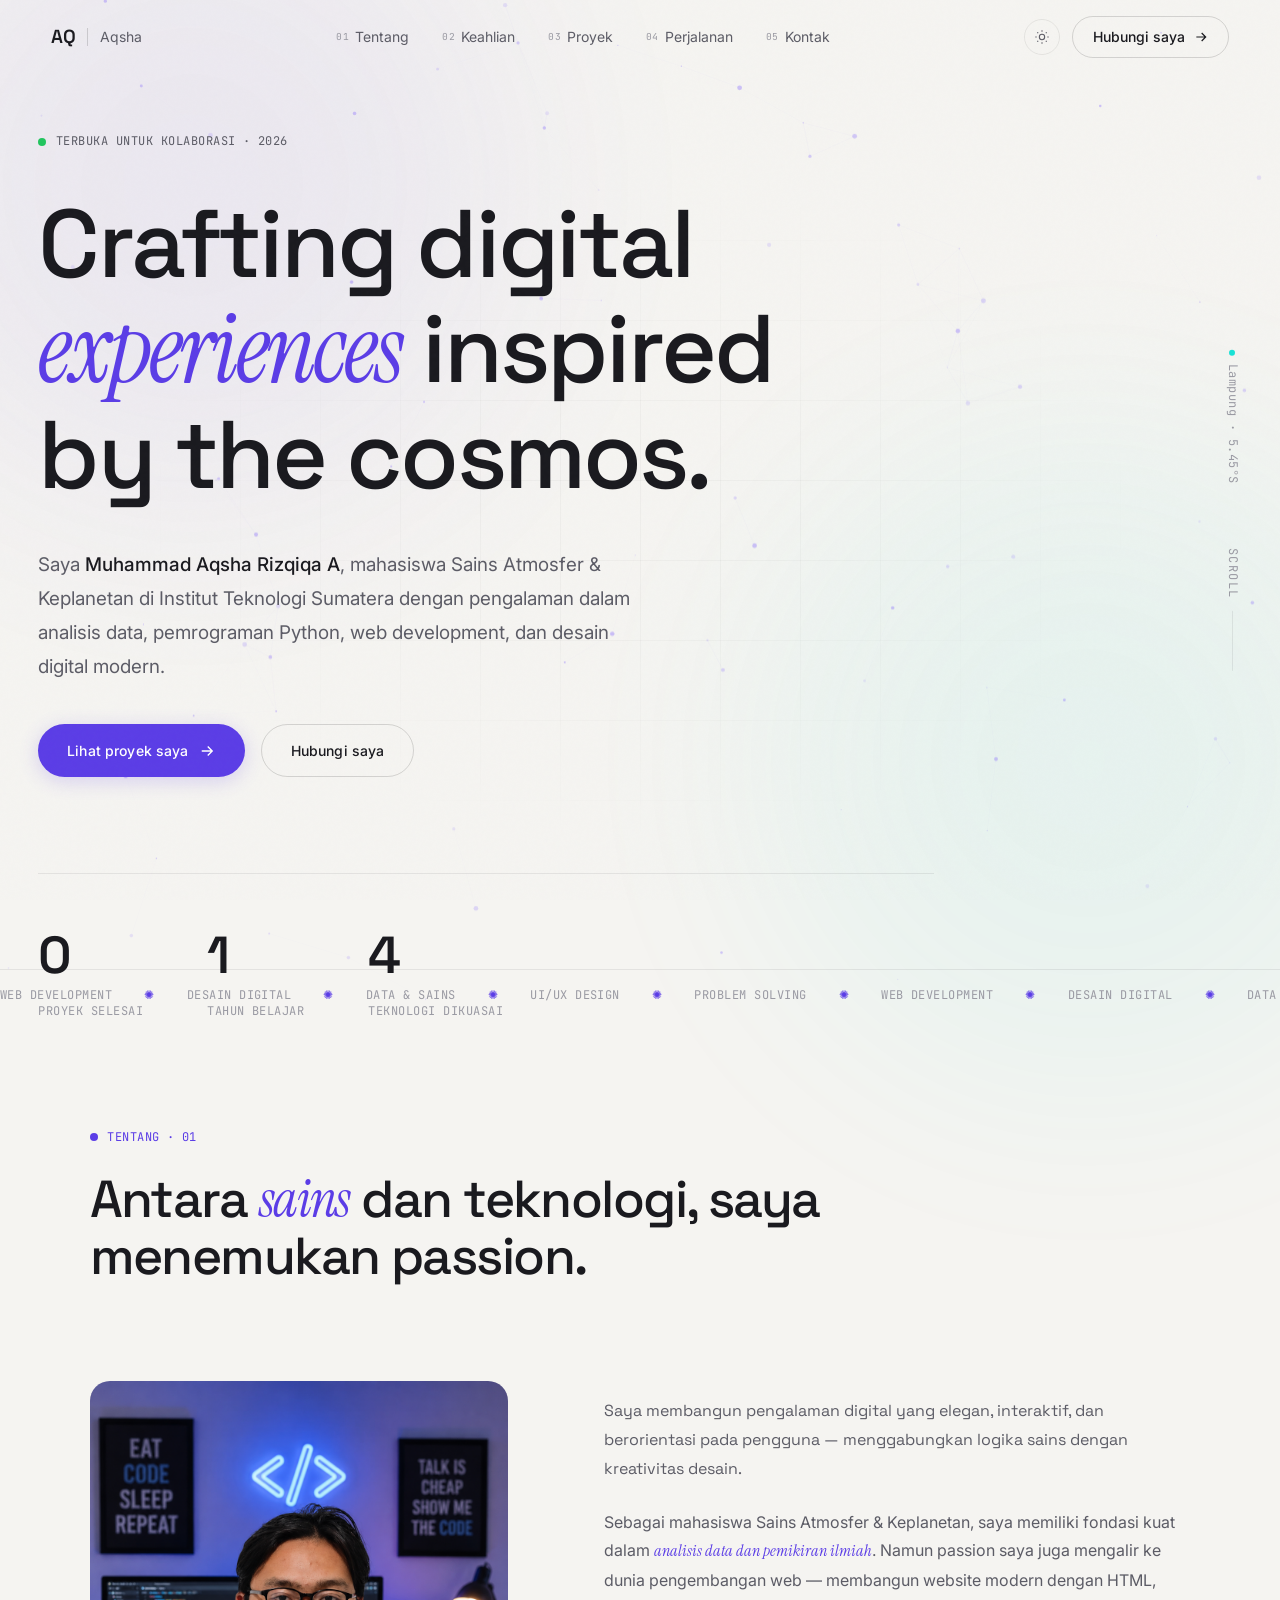
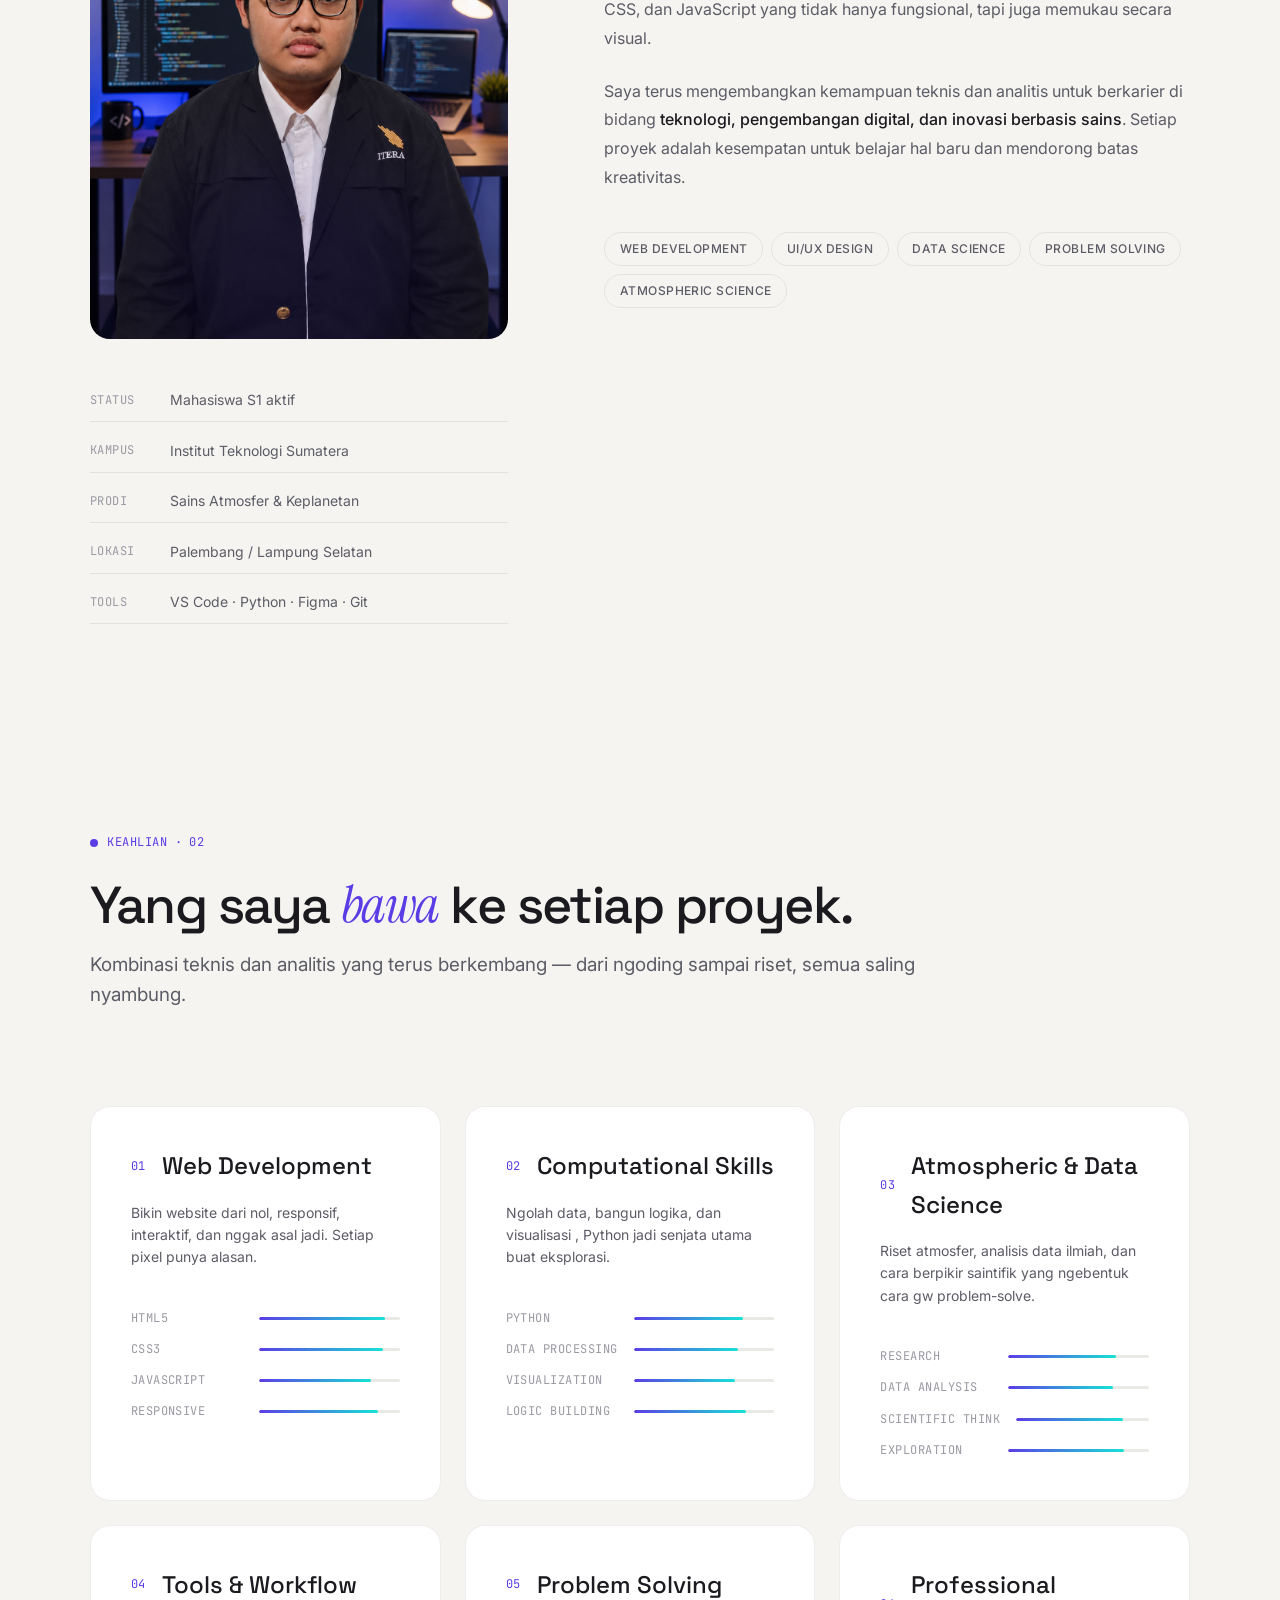
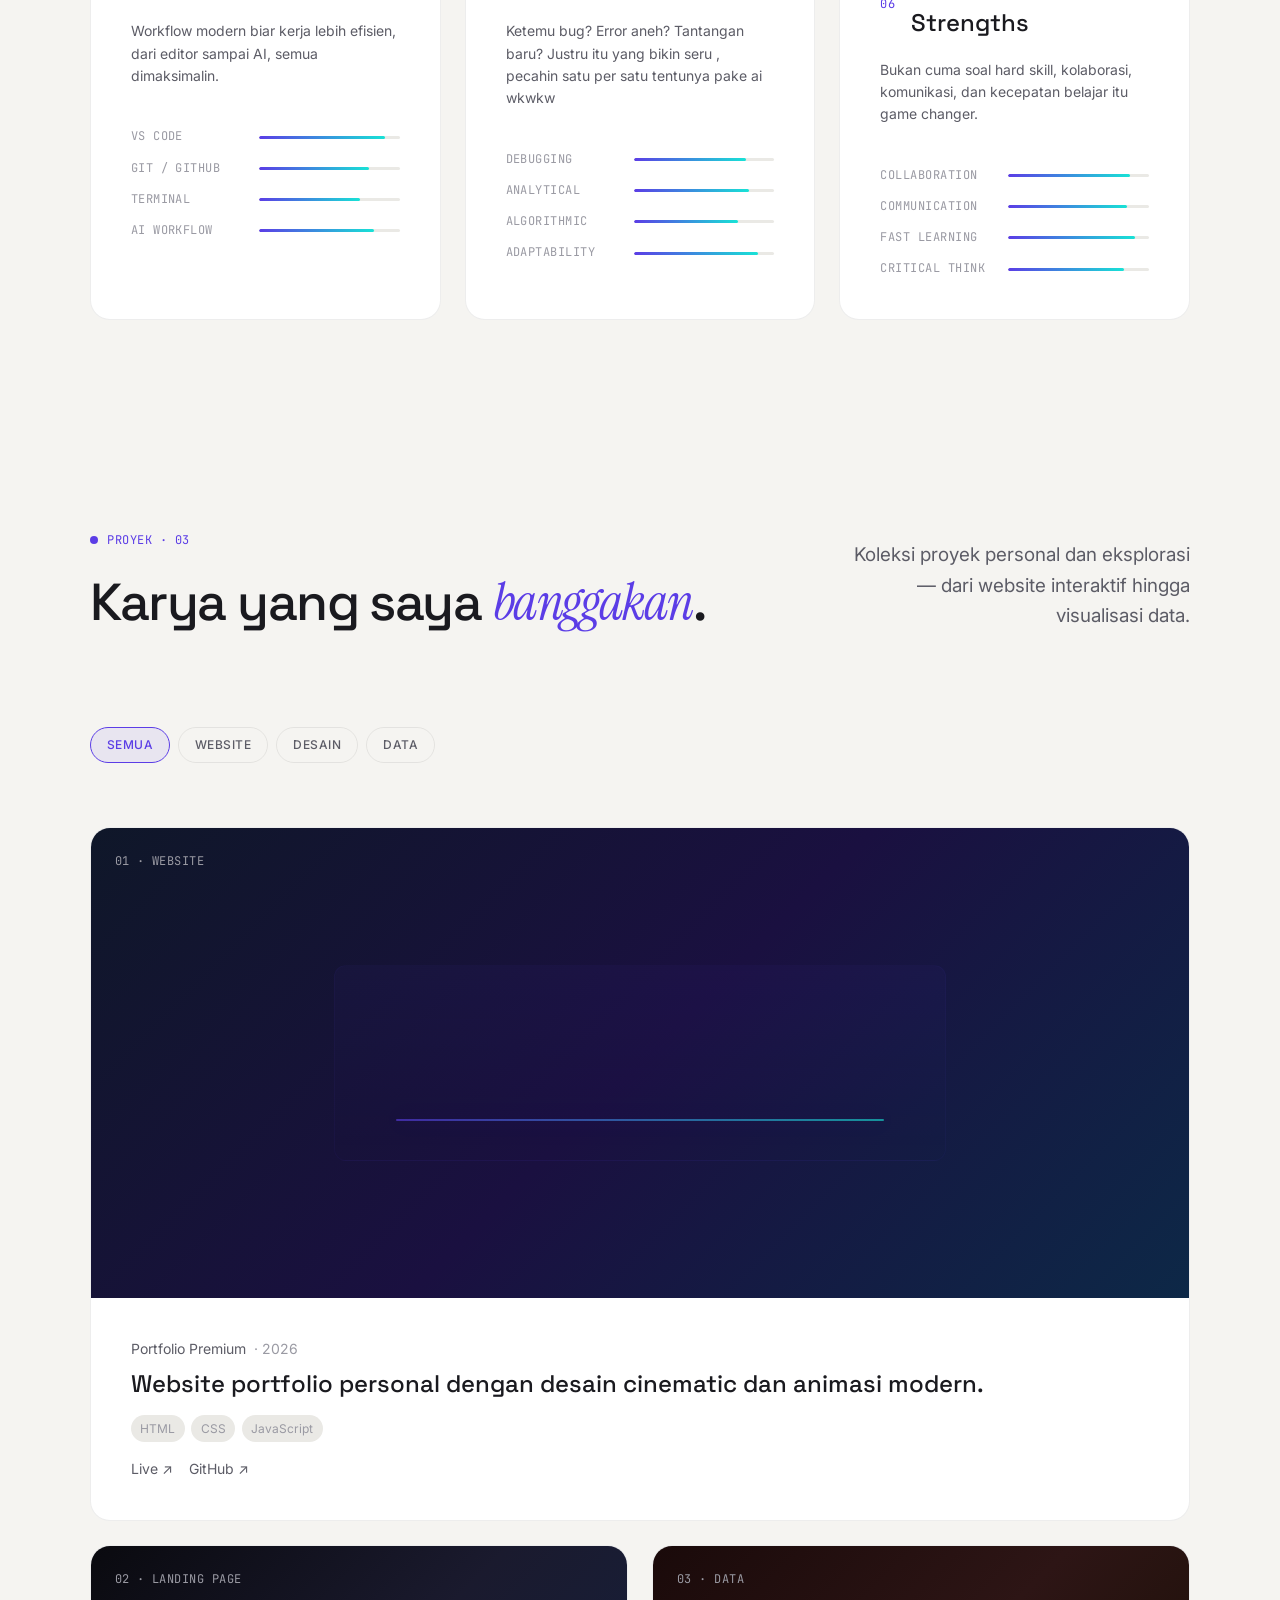
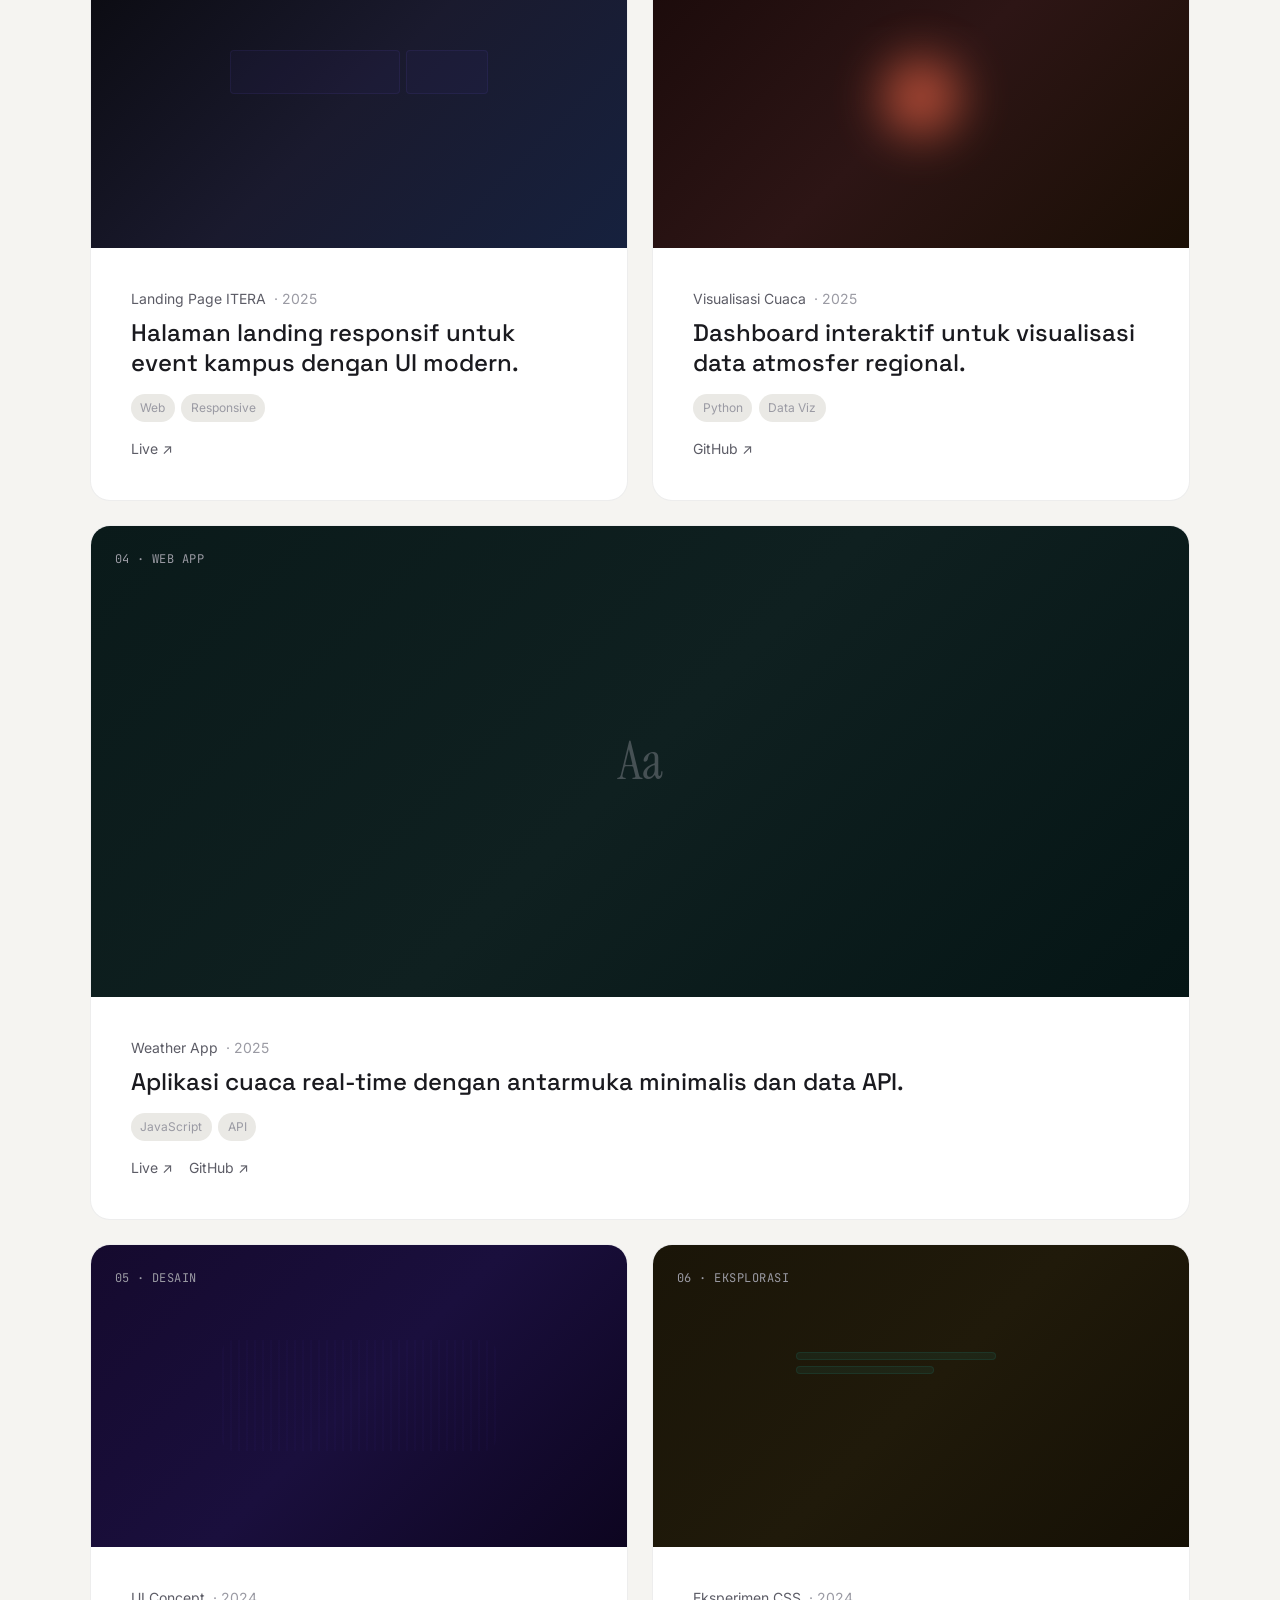
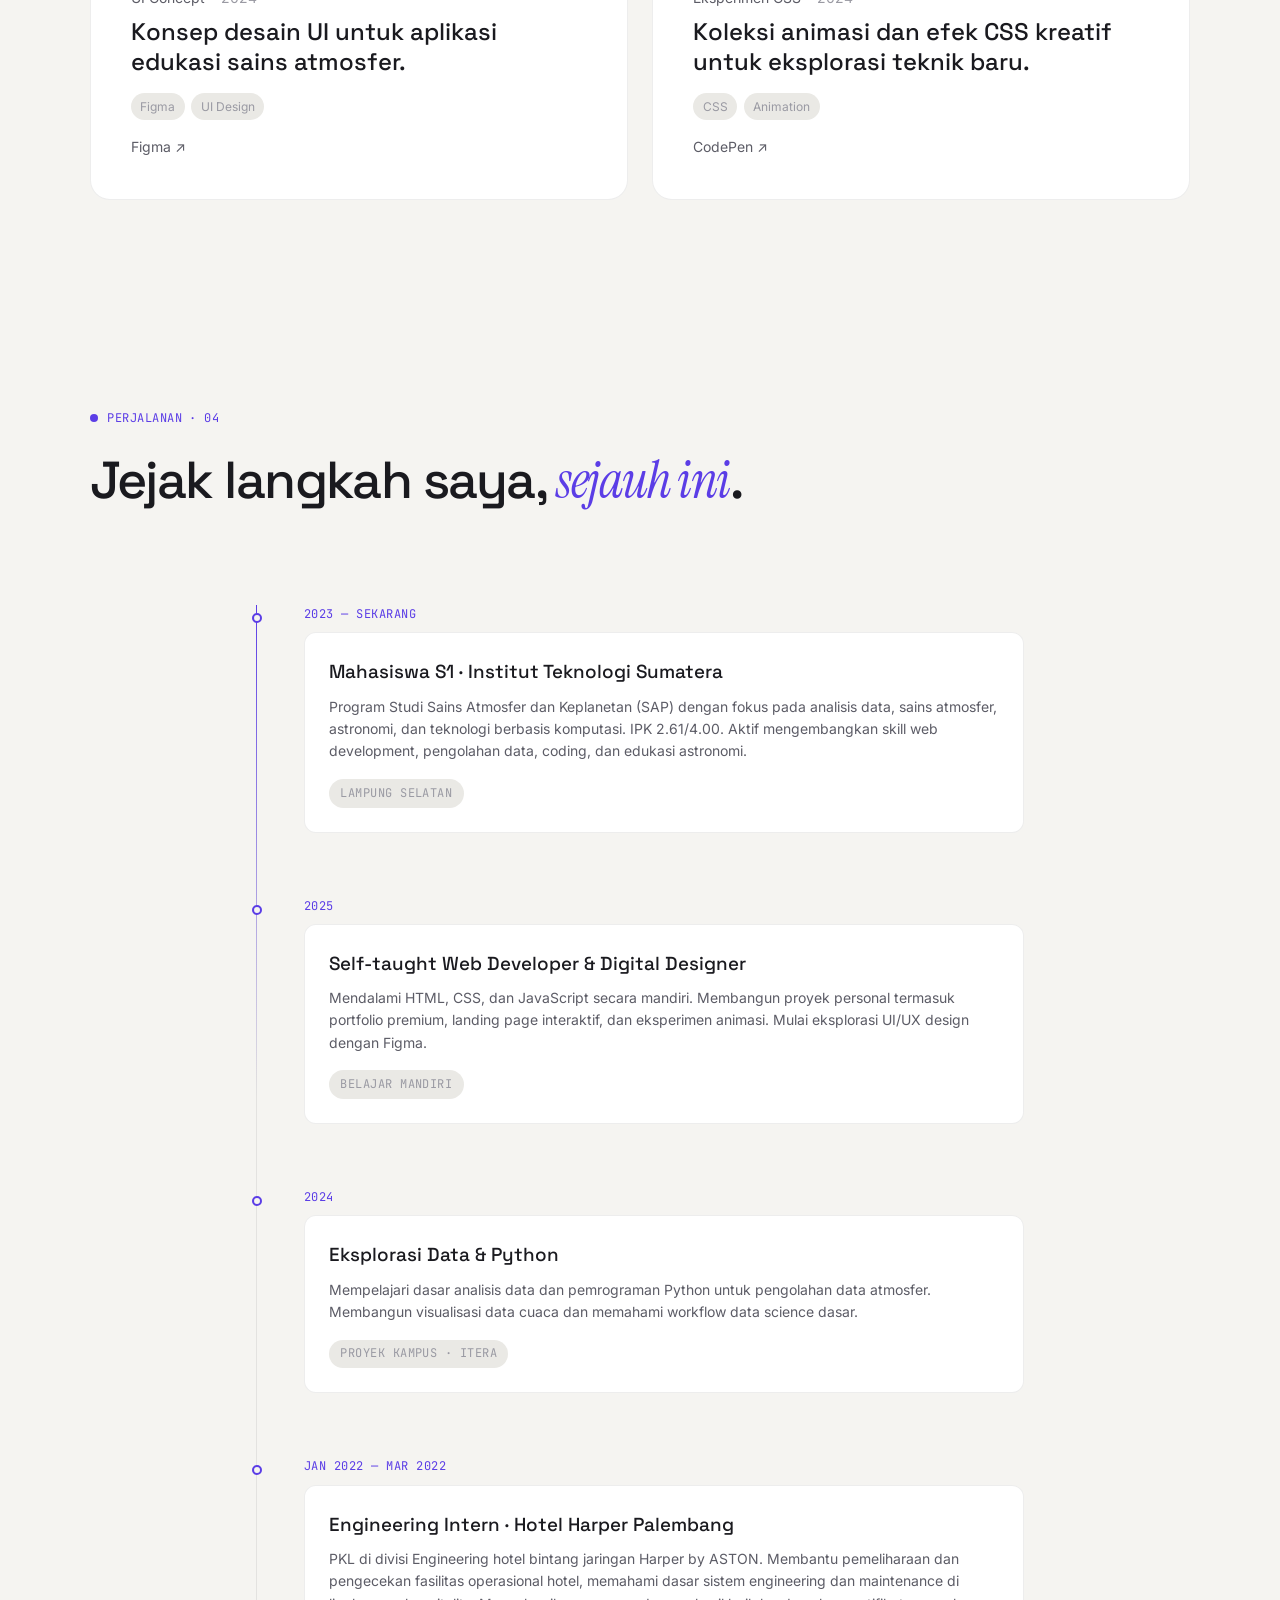
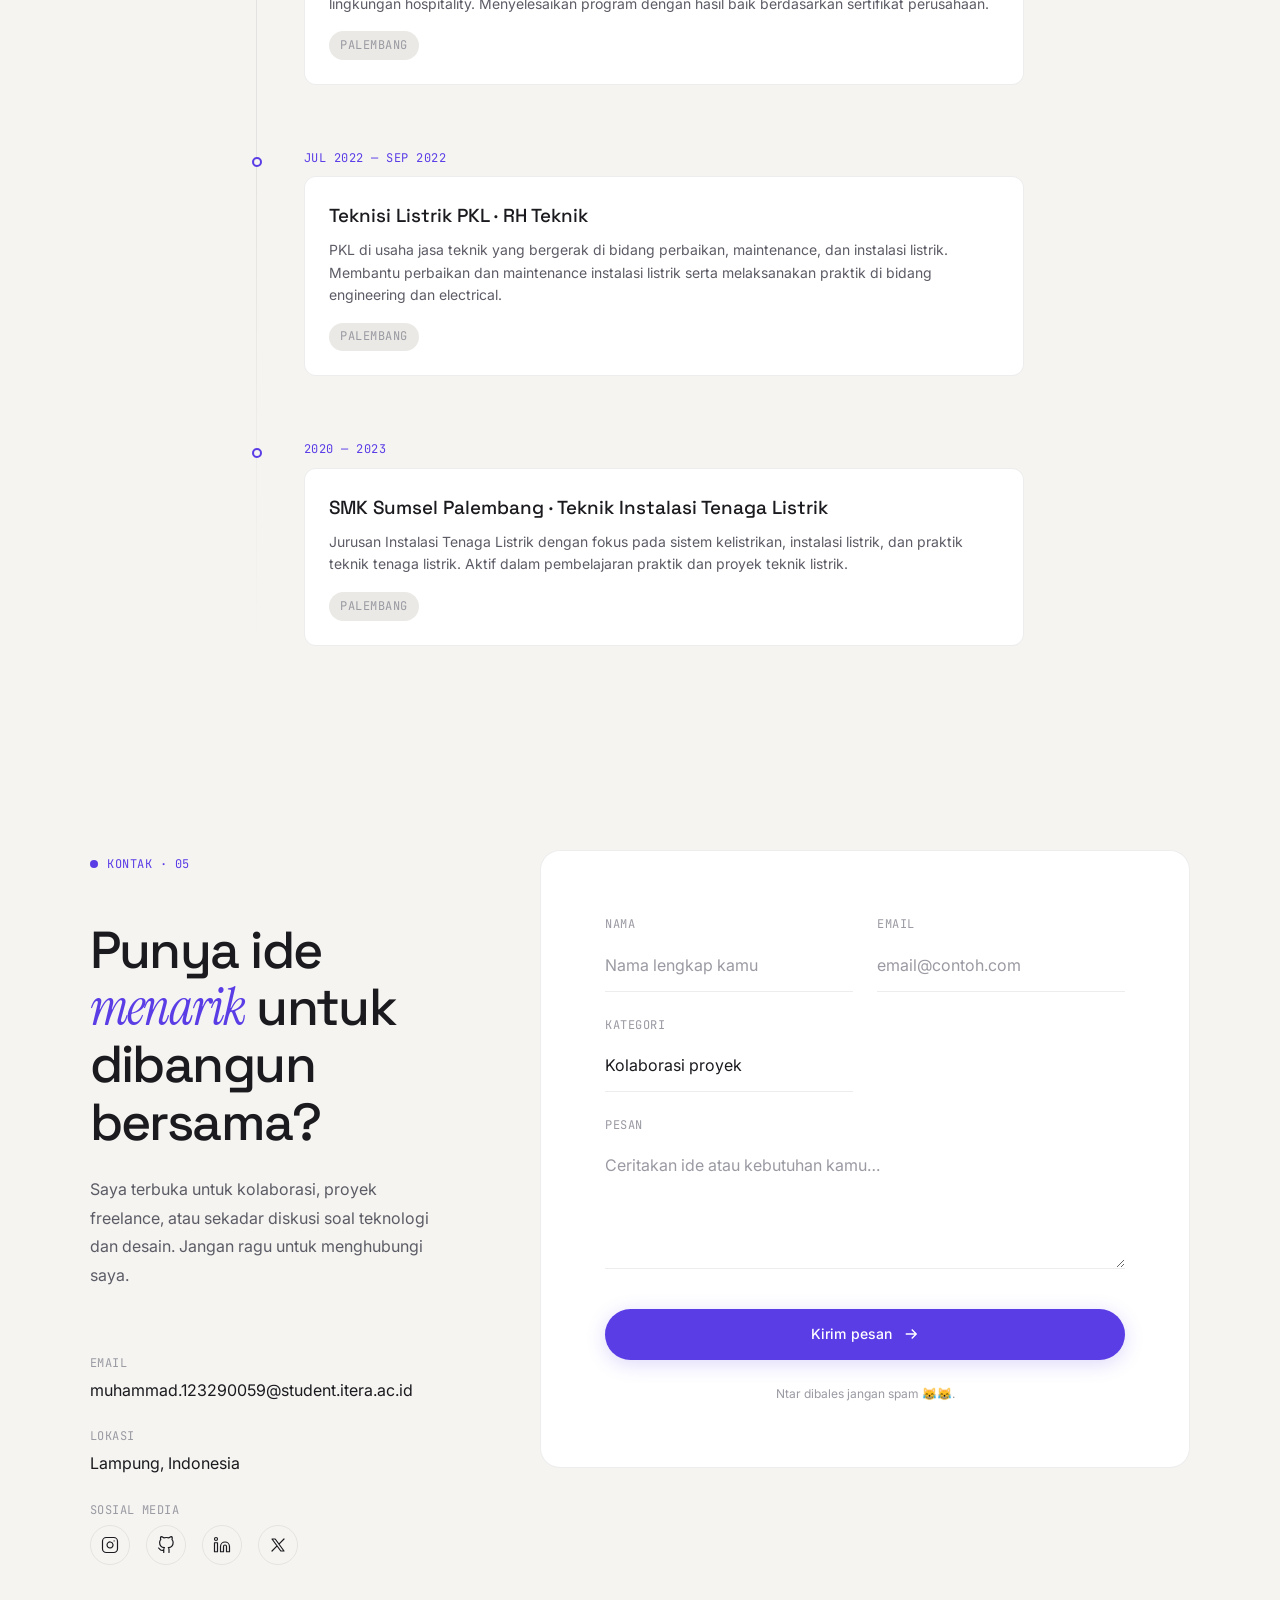
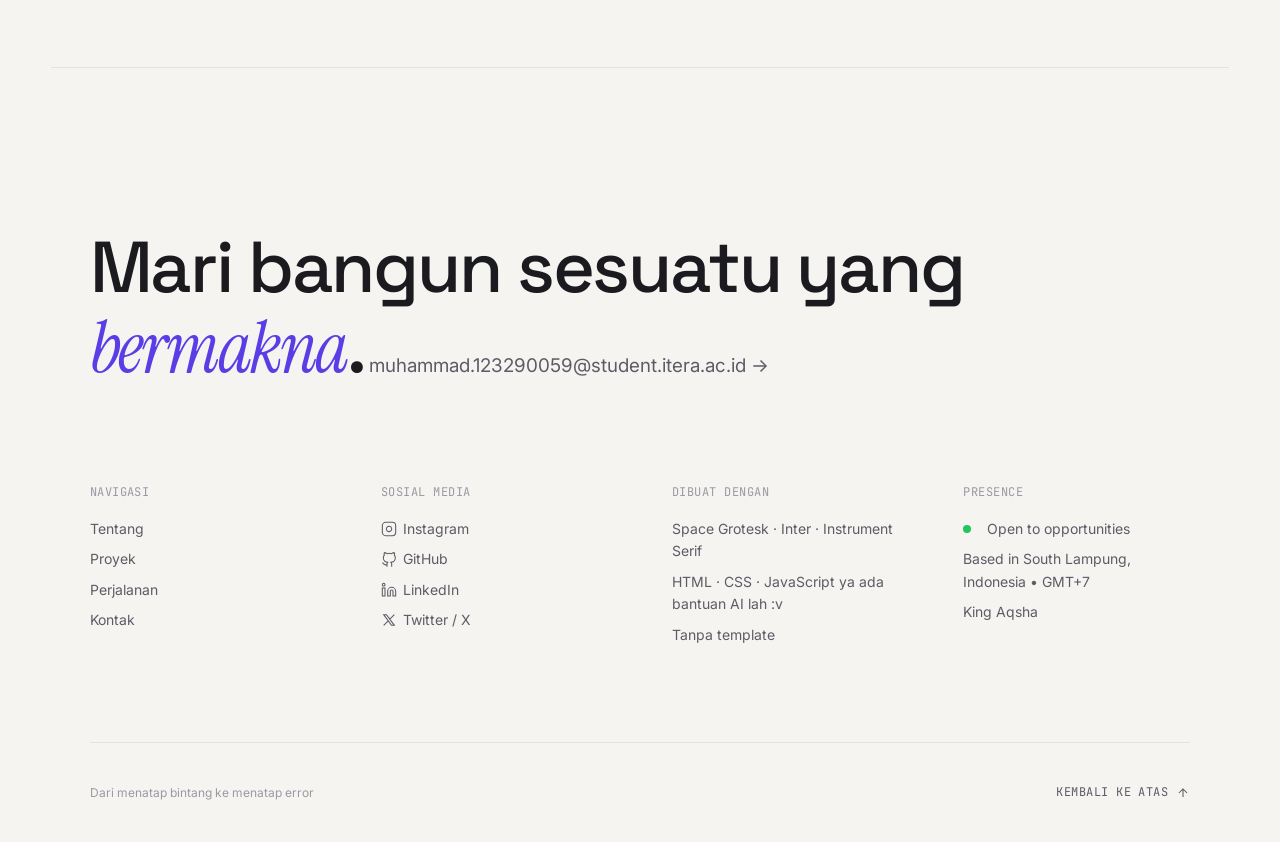
==== index.html @ b1de20af "first portfolio commit" ====
<!DOCTYPE html>
<html lang="id" data-theme="dark">
<head>
  <meta charset="UTF-8" />
  <meta name="viewport" content="width=device-width, initial-scale=1.0" />
  <meta name="theme-color" content="#06070b" />
  <meta name="description" content="Aqsha — Mahasiswa Sains Atmosfer & Keplanetan · Web Developer · Desainer Digital" />

  <title>Aqsha — Portfolio</title>

  <!-- Fonts -->
  <link rel="preconnect" href="https://fonts.googleapis.com" />
  <link rel="preconnect" href="https://fonts.gstatic.com" crossorigin />
  <link
    href="https://fonts.googleapis.com/css2?family=Inter:wght@300;400;500;600;700&family=Instrument+Serif:ital@0;1&family=JetBrains+Mono:wght@400;500&family=Space+Grotesk:wght@300;400;500;600;700&display=swap"
    rel="stylesheet"
  />

  <!-- Styles (modular) -->
  <link rel="stylesheet" href="css/reset.css" />
  <link rel="stylesheet" href="css/variables.css" />
  <link rel="stylesheet" href="css/main.css" />
  <link rel="stylesheet" href="css/navbar.css" />
  <link rel="stylesheet" href="css/hero.css" />
  <link rel="stylesheet" href="css/about.css" />
  <link rel="stylesheet" href="css/skills.css" />
  <link rel="stylesheet" href="css/projects.css" />
  <link rel="stylesheet" href="css/experience.css" />
  <link rel="stylesheet" href="css/contact.css" />
  <link rel="stylesheet" href="css/footer.css" />
  <link rel="stylesheet" href="css/animations.css" />
  <link rel="stylesheet" href="css/responsive.css" />
</head>

<body>
  <!-- ============ CUSTOM CURSOR ============ -->
  <div class="cursor" aria-hidden="true">
    <div class="cursor__dot"></div>
    <div class="cursor__ring"></div>
    <div class="cursor__label"></div>
  </div>

  <!-- ============ LOADING SCREEN ============ -->
  <div class="loader" id="loader" aria-hidden="true">
    <div class="loader__logo">
      <span class="loader__mark">King Aqsha</span>
    </div>
    <div class="loader__bar">
      <span class="loader__fill"></span>
    </div>
    <div class="loader__meta">
      <span class="loader__count">0</span><span>/</span><span>100</span>
    </div>
  </div>

  <!-- ============ GRAIN / ATMOSPHERE ============ -->
  <div class="grain" aria-hidden="true"></div>
  <div class="glow glow--a" aria-hidden="true"></div>
  <div class="glow glow--b" aria-hidden="true"></div>

  <!-- ============ NAVBAR ============ -->
  <header class="nav" id="nav">
    <div class="nav__inner">
      <a href="#home" class="nav__brand" data-cursor="Home">
        <span class="nav__brand-mark">AQ</span>
        <span class="nav__brand-divider"></span>
        <span class="nav__brand-name">Aqsha</span>
      </a>

      <nav class="nav__menu" aria-label="Primary">
        <ul class="nav__list">
          <li><a href="#about" class="nav__link"><span>01</span>Tentang</a></li>
          <li><a href="#skills" class="nav__link"><span>02</span>Keahlian</a></li>
          <li><a href="#work" class="nav__link"><span>03</span>Proyek</a></li>
          <li><a href="#journey" class="nav__link"><span>04</span>Perjalanan</a></li>
          <li><a href="#contact" class="nav__link"><span>05</span>Kontak</a></li>
        </ul>
      </nav>

      <div class="nav__actions">
        <button class="theme-toggle" id="themeToggle" aria-label="Toggle theme">
          <svg class="theme-toggle__icon theme-toggle__icon--sun" viewBox="0 0 24 24" fill="none" stroke="currentColor" stroke-width="1.6">
            <circle cx="12" cy="12" r="4" />
            <path d="M12 2v2M12 20v2M4.93 4.93l1.41 1.41M17.66 17.66l1.41 1.41M2 12h2M20 12h2M4.93 19.07l1.41-1.41M17.66 6.34l1.41-1.41"/>
          </svg>
          <svg class="theme-toggle__icon theme-toggle__icon--moon" viewBox="0 0 24 24" fill="none" stroke="currentColor" stroke-width="1.6">
            <path d="M21 12.79A9 9 0 1 1 11.21 3 7 7 0 0 0 21 12.79z" />
          </svg>
        </button>

        <a href="#contact" class="nav__cta" data-cursor="Halo">
          <span>Hubungi saya</span>
          <svg viewBox="0 0 24 24" fill="none" stroke="currentColor" stroke-width="1.8"><path d="M5 12h14M13 6l6 6-6 6"/></svg>
        </a>

        <button class="nav__burger" id="burger" aria-label="Open menu" aria-expanded="false">
          <span></span><span></span>
        </button>
      </div>
    </div>

    <!-- scroll progress -->
    <div class="nav__progress"><span id="navProgress"></span></div>
  </header>

  <!-- ============ MOBILE DRAWER ============ -->
  <aside class="drawer" id="drawer" aria-hidden="true">
    <div class="drawer__inner">
      <ul class="drawer__list">
        <li><a href="#about">Tentang</a><i>01</i></li>
        <li><a href="#skills">Keahlian</a><i>02</i></li>
        <li><a href="#work">Proyek</a><i>03</i></li>
        <li><a href="#journey">Perjalanan</a><i>04</i></li>
        <li><a href="#contact">Kontak</a><i>05</i></li>
      </ul>
      <div class="drawer__foot">
        <p>Lampung, Indonesia · Terbuka untuk kolaborasi</p>
        <a href="mailto:muhammad.123290059@student.itera.ac.id">muhammad.123290059@student.itera.ac.id</a>
  </aside>

  <main>
    <!-- ============ HERO ============ -->
    <section class="hero" id="home">
      <canvas class="hero__canvas" id="particles"></canvas>

      <div class="hero__grid" aria-hidden="true"></div>

      <div class="hero__content">
        <div class="hero__eyebrow">
          <span class="dot"></span>
          <span>Terbuka untuk kolaborasi · 2026</span>
        </div>

        <h1 class="hero__title">
  <span class="line"><span class="word">Crafting</span> <span class="word">digital</span></span>
  <span class="line"><span class="word italic">experiences</span> <span class="word">inspired</span></span>
  <span class="line"><span class="word">by</span> <span class="word">the</span> <span class="word">cosmos.</span></span>
</h1>

        <p class="hero__lede">
          Saya <strong>Muhammad Aqsha Rizqiqa A</strong>, mahasiswa Sains Atmosfer & Keplanetan di Institut Teknologi Sumatera
          dengan pengalaman dalam analisis data, pemrograman Python, web development, dan desain digital modern.
        </p>

        <div class="hero__actions">
          <a href="#work" class="btn btn--primary" data-cursor="Lihat">
            <span>Lihat proyek saya</span>
            <svg viewBox="0 0 24 24" fill="none" stroke="currentColor" stroke-width="1.8"><path d="M5 12h14M13 6l6 6-6 6"/></svg>
          </a>
          <a href="#contact" class="btn btn--ghost" data-cursor="Tulis">
            <span>Hubungi saya</span>
          </a>
        </div>

        <div class="hero__meta">
          <div class="hero__meta-item">
            <span class="num" data-count="1">0</span>
            <span class="lbl">Proyek selesai</span>
          </div>
          <div class="hero__meta-item">
            <span class="num" data-count="2">0</span>
            <span class="lbl">Tahun belajar</span>
          </div>
          <div class="hero__meta-item">
            <span class="num" data-count="5">0</span>
            <span class="lbl">Teknologi dikuasai</span>
          </div>
        </div>
      </div>

      <div class="hero__side">
        <div class="hero__tag"><span></span>Lampung · 5.45°S</div>
        <div class="hero__scroll">
          <span>scroll</span>
          <div class="hero__scroll-line"><i></i></div>
        </div>
      </div>

      <div class="hero__marquee" aria-hidden="true">
        <div class="marquee">
          <div class="marquee__track">
            <span>Web Development</span><em>✺</em>
            <span>Desain Digital</span><em>✺</em>
            <span>Data & Sains</span><em>✺</em>
            <span>UI/UX Design</span><em>✺</em>
            <span>Problem Solving</span><em>✺</em>
            <span>Web Development</span><em>✺</em>
            <span>Desain Digital</span><em>✺</em>
            <span>Data & Sains</span><em>✺</em>
            <span>UI/UX Design</span><em>✺</em>
            <span>Problem Solving</span><em>✺</em>
          </div>
        </div>
      </div>
    </section>

    <!-- ============ ABOUT ============ -->
    <section class="about section" id="about">
      <div class="section__head" data-reveal>
        <span class="section__kicker"><i></i>Tentang · 01</span>
        <h2 class="section__title">Antara <em>sains</em> dan teknologi, saya menemukan passion.</h2>
      </div>

      <div class="about__grid">
        <div class="about__portrait" data-reveal>
          <div class="about__portrait-inner">
            <img src="img/aqsha.png" alt="Foto Aqsha" class="about__portrait-img" />
            <div class="about__portrait-glow" aria-hidden="true"></div>
          </div>
          <ul class="about__facts">
            <li><span>Status</span><b>Mahasiswa S1 aktif</b></li>
            <li><span>Kampus</span><b>Institut Teknologi Sumatera</b></li>
            <li><span>Prodi</span><b>Sains Atmosfer & Keplanetan</b></li>
            <li><span>Lokasi</span><b>Palembang / Lampung Selatan</b></li>
            <li><span>Tools</span><b>VS Code · Python · Figma · Git</b></li>
          </ul>
        </div>

        <div class="about__copy" data-reveal>
          <p class="about__lead">
            Saya membangun pengalaman digital yang elegan, interaktif, dan berorientasi pada pengguna
            — menggabungkan logika sains dengan kreativitas desain.
          </p>
          <p>
            Sebagai mahasiswa Sains Atmosfer & Keplanetan, saya memiliki fondasi kuat dalam
            <em>analisis data dan pemikiran ilmiah</em>. Namun passion saya juga mengalir ke dunia
            pengembangan web — membangun website modern dengan HTML, CSS, dan JavaScript yang tidak
            hanya fungsional, tapi juga memukau secara visual.
          </p>
          <p>
            Saya terus mengembangkan kemampuan teknis dan analitis untuk berkarier di bidang
            <b>teknologi, pengembangan digital, dan inovasi berbasis sains</b>. Setiap proyek
            adalah kesempatan untuk belajar hal baru dan mendorong batas kreativitas.
          </p>

          <div class="about__chips">
            <span>Web Development</span>
            <span>UI/UX Design</span>
            <span>Data Science</span>
            <span>Problem Solving</span>
            <span>Atmospheric Science</span>
          </div>
        </div>
      </div>
    </section>

    <!-- ============ SKILLS ============ -->
    <section class="skills section" id="skills">
      <div class="section__head" data-reveal>
        <span class="section__kicker"><i></i>Keahlian · 02</span>
        <h2 class="section__title">Yang saya <em>bawa</em> ke setiap proyek.</h2>
        <p class="section__sub">Kombinasi teknis dan analitis yang terus berkembang — dari ngoding sampai riset, semua saling nyambung.</p>
      </div>

      <div class="skills__grid">
        <article class="skill-card" data-reveal data-cursor="Web">
          <header>
            <span class="skill-card__num">01</span>
            <h3>Web Development</h3>
          </header>
          <p>Bikin website dari nol, responsif, interaktif, dan nggak asal jadi. Setiap pixel punya alasan.</p>
          <ul class="skill-card__bars">
            <li><span>HTML5</span><b data-progress="90"><i></i></b></li>
            <li><span>CSS3</span><b data-progress="88"><i></i></b></li>
            <li><span>JavaScript</span><b data-progress="80"><i></i></b></li>
            <li><span>Responsive</span><b data-progress="85"><i></i></b></li>
          </ul>
          <div class="skill-card__shine" aria-hidden="true"></div>
        </article>

        <article class="skill-card" data-reveal data-cursor="Code">
          <header>
            <span class="skill-card__num">02</span>
            <h3>Computational Skills</h3>
          </header>
          <p>Ngolah data, bangun logika, dan visualisasi , Python jadi senjata utama buat eksplorasi.</p>
          <ul class="skill-card__bars">
            <li><span>Python</span><b data-progress="78"><i></i></b></li>
            <li><span>Data Processing</span><b data-progress="74"><i></i></b></li>
            <li><span>Visualization</span><b data-progress="72"><i></i></b></li>
            <li><span>Logic Building</span><b data-progress="80"><i></i></b></li>
          </ul>
          <div class="skill-card__shine" aria-hidden="true"></div>
        </article>

        <article class="skill-card" data-reveal data-cursor="Science">
          <header>
            <span class="skill-card__num">03</span>
            <h3>Atmospheric & Data Science</h3>
          </header>
          <p>Riset atmosfer, analisis data ilmiah, dan cara berpikir saintifik yang ngebentuk cara gw problem-solve.</p>
          <ul class="skill-card__bars">
            <li><span>Research</span><b data-progress="76"><i></i></b></li>
            <li><span>Data Analysis</span><b data-progress="74"><i></i></b></li>
            <li><span>Scientific Think</span><b data-progress="80"><i></i></b></li>
            <li><span>Exploration</span><b data-progress="82"><i></i></b></li>
          </ul>
          <div class="skill-card__shine" aria-hidden="true"></div>
        </article>

        <article class="skill-card" data-reveal data-cursor="Tools">
          <header>
            <span class="skill-card__num">04</span>
            <h3>Tools & Workflow</h3>
          </header>
          <p>Workflow modern biar kerja lebih efisien, dari editor sampai AI, semua dimaksimalin.</p>
          <ul class="skill-card__bars">
            <li><span>VS Code</span><b data-progress="90"><i></i></b></li>
            <li><span>Git / GitHub</span><b data-progress="78"><i></i></b></li>
            <li><span>Terminal</span><b data-progress="72"><i></i></b></li>
            <li><span>AI Workflow</span><b data-progress="82"><i></i></b></li>
          </ul>
          <div class="skill-card__shine" aria-hidden="true"></div>
        </article>

        <article class="skill-card" data-reveal data-cursor="Solve">
          <header>
            <span class="skill-card__num">05</span>
            <h3>Problem Solving</h3>
          </header>
          <p>Ketemu bug? Error aneh? Tantangan baru? Justru itu yang bikin seru , pecahin satu per satu tentunya pake ai wkwkw</p>
          <ul class="skill-card__bars">
            <li><span>Debugging</span><b data-progress="80"><i></i></b></li>
            <li><span>Analytical</span><b data-progress="82"><i></i></b></li>
            <li><span>Algorithmic</span><b data-progress="74"><i></i></b></li>
            <li><span>Adaptability</span><b data-progress="88"><i></i></b></li>
          </ul>
          <div class="skill-card__shine" aria-hidden="true"></div>
        </article>

        <article class="skill-card" data-reveal data-cursor="Grow">
          <header>
            <span class="skill-card__num">06</span>
            <h3>Professional Strengths</h3>
          </header>
          <p>Bukan cuma soal hard skill, kolaborasi, komunikasi, dan kecepatan belajar itu game changer.</p>
          <ul class="skill-card__bars">
            <li><span>Collaboration</span><b data-progress="86"><i></i></b></li>
            <li><span>Communication</span><b data-progress="84"><i></i></b></li>
            <li><span>Fast Learning</span><b data-progress="90"><i></i></b></li>
            <li><span>Critical Think</span><b data-progress="82"><i></i></b></li>
          </ul>
          <div class="skill-card__shine" aria-hidden="true"></div>
        </article>
      </div>
    </section>

    <!-- ============ PROJECTS ============ -->
    <section class="work section" id="work">
      <div class="section__head section__head--split" data-reveal>
        <div>
          <span class="section__kicker"><i></i>Proyek · 03</span>
          <h2 class="section__title">Karya yang saya <em>banggakan</em>.</h2>
        </div>
        <p class="section__sub">
          Koleksi proyek personal dan eksplorasi — dari website interaktif hingga visualisasi data.
        </p>
      </div>

      <div class="work__filters" data-reveal>
        <button class="chip is-active" data-filter="all">Semua</button>
        <button class="chip" data-filter="web">Website</button>
        <button class="chip" data-filter="desain">Desain</button>
        <button class="chip" data-filter="data">Data</button>
      </div>

      <div class="work__grid" id="workGrid">
        <!-- Card 01 -->
        <article class="work-card work-card--wide" data-category="web desain" data-reveal data-cursor="Buka">
          <div class="work-card__media">
            <div class="work-card__visual work-card__visual--aurora">
              <span class="chip-mono">01 · Website</span>
              <div class="wc-mock wc-mock--chart"></div>
            </div>
            <div class="work-card__hover">
              <span>Lihat detail</span>
              <svg viewBox="0 0 24 24" fill="none" stroke="currentColor" stroke-width="1.8"><path d="M7 17L17 7M9 7h8v8"/></svg>
            </div>
          </div>
          <div class="work-card__body">
            <div class="work-card__meta">
              <span>Portfolio Premium</span><em>· 2026</em>
            </div>
            <h3>Website portfolio personal dengan desain cinematic dan animasi modern.</h3>
            <div class="work-card__tags">
              <span>HTML</span><span>CSS</span><span>JavaScript</span>
            </div>
            <div class="work-card__links">
              <a href="#" class="link">Live ↗</a>
              <a href="#" class="link">GitHub ↗</a>
            </div>
          </div>
        </article>

        <!-- Card 02 -->
        <article class="work-card" data-category="web" data-reveal data-cursor="Buka">
          <div class="work-card__media">
            <div class="work-card__visual work-card__visual--obsidian">
              <span class="chip-mono">02 · Landing Page</span>
              <div class="wc-mock wc-mock--grid"></div>
            </div>
            <div class="work-card__hover">
              <span>Lihat detail</span>
              <svg viewBox="0 0 24 24" fill="none" stroke="currentColor" stroke-width="1.8"><path d="M7 17L17 7M9 7h8v8"/></svg>
            </div>
          </div>
          <div class="work-card__body">
            <div class="work-card__meta"><span>Landing Page ITERA</span><em>· 2025</em></div>
            <h3>Halaman landing responsif untuk event kampus dengan UI modern.</h3>
            <div class="work-card__tags"><span>Web</span><span>Responsive</span></div>
            <div class="work-card__links"><a href="#" class="link">Live ↗</a></div>
          </div>
        </article>

        <!-- Card 03 -->
        <article class="work-card" data-category="data" data-reveal data-cursor="Buka">
          <div class="work-card__media">
            <div class="work-card__visual work-card__visual--ember">
              <span class="chip-mono">03 · Data</span>
              <div class="wc-mock wc-mock--orb"></div>
            </div>
            <div class="work-card__hover">
              <span>Lihat detail</span>
              <svg viewBox="0 0 24 24" fill="none" stroke="currentColor" stroke-width="1.8"><path d="M7 17L17 7M9 7h8v8"/></svg>
            </div>
          </div>
          <div class="work-card__body">
            <div class="work-card__meta"><span>Visualisasi Cuaca</span><em>· 2025</em></div>
            <h3>Dashboard interaktif untuk visualisasi data atmosfer regional.</h3>
            <div class="work-card__tags"><span>Python</span><span>Data Viz</span></div>
            <div class="work-card__links"><a href="#" class="link">GitHub ↗</a></div>
          </div>
        </article>

        <!-- Card 04 -->
        <article class="work-card work-card--wide" data-category="web desain" data-reveal data-cursor="Buka">
          <div class="work-card__media">
            <div class="work-card__visual work-card__visual--mist">
              <span class="chip-mono">04 · Web App</span>
              <div class="wc-mock wc-mock--type"></div>
            </div>
            <div class="work-card__hover">
              <span>Lihat detail</span>
              <svg viewBox="0 0 24 24" fill="none" stroke="currentColor" stroke-width="1.8"><path d="M7 17L17 7M9 7h8v8"/></svg>
            </div>
          </div>
          <div class="work-card__body">
            <div class="work-card__meta"><span>Weather App</span><em>· 2025</em></div>
            <h3>Aplikasi cuaca real-time dengan antarmuka minimalis dan data API.</h3>
            <div class="work-card__tags"><span>JavaScript</span><span>API</span></div>
            <div class="work-card__links">
              <a href="#" class="link">Live ↗</a><a href="#" class="link">GitHub ↗</a>
            </div>
          </div>
        </article>

        <!-- Card 05 -->
        <article class="work-card" data-category="desain web" data-reveal data-cursor="Buka">
          <div class="work-card__media">
            <div class="work-card__visual work-card__visual--violet">
              <span class="chip-mono">05 · Desain</span>
              <div class="wc-mock wc-mock--wave"></div>
            </div>
            <div class="work-card__hover">
              <span>Lihat detail</span>
              <svg viewBox="0 0 24 24" fill="none" stroke="currentColor" stroke-width="1.8"><path d="M7 17L17 7M9 7h8v8"/></svg>
            </div>
          </div>
          <div class="work-card__body">
            <div class="work-card__meta"><span>UI Concept</span><em>· 2024</em></div>
            <h3>Konsep desain UI untuk aplikasi edukasi sains atmosfer.</h3>
            <div class="work-card__tags"><span>Figma</span><span>UI Design</span></div>
            <div class="work-card__links"><a href="#" class="link">Figma ↗</a></div>
          </div>
        </article>

        <!-- Card 06 -->
        <article class="work-card" data-category="web data" data-reveal data-cursor="Buka">
          <div class="work-card__media">
            <div class="work-card__visual work-card__visual--sand">
              <span class="chip-mono">06 · Eksplorasi</span>
              <div class="wc-mock wc-mock--stack"></div>
            </div>
            <div class="work-card__hover">
              <span>Lihat detail</span>
              <svg viewBox="0 0 24 24" fill="none" stroke="currentColor" stroke-width="1.8"><path d="M7 17L17 7M9 7h8v8"/></svg>
            </div>
          </div>
          <div class="work-card__body">
            <div class="work-card__meta"><span>Eksperimen CSS</span><em>· 2024</em></div>
            <h3>Koleksi animasi dan efek CSS kreatif untuk eksplorasi teknik baru.</h3>
            <div class="work-card__tags"><span>CSS</span><span>Animation</span></div>
            <div class="work-card__links"><a href="#" class="link">CodePen ↗</a></div>
          </div>
        </article>
      </div>
    </section>

    <!-- ============ EXPERIENCE / TIMELINE ============ -->
    <section class="journey section" id="journey">
      <div class="section__head" data-reveal>
        <span class="section__kicker"><i></i>Perjalanan · 04</span>
        <h2 class="section__title">Jejak langkah saya, <em>sejauh ini</em>.</h2>
      </div>

      <ol class="timeline">
        <li class="timeline__item" data-reveal>
          <div class="timeline__year">2023 — Sekarang</div>
          <div class="timeline__card">
            <h4>Mahasiswa S1 · Institut Teknologi Sumatera</h4>
            <p>
              Program Studi Sains Atmosfer dan Keplanetan (SAP) dengan fokus pada analisis data,
              sains atmosfer, astronomi, dan teknologi berbasis komputasi. IPK 2.61/4.00.
              Aktif mengembangkan skill web development, pengolahan data, coding, dan edukasi astronomi.
            </p>
            <span class="timeline__pin">Lampung Selatan</span>
          </div>
        </li>

        <li class="timeline__item" data-reveal>
          <div class="timeline__year">2025</div>
          <div class="timeline__card">
            <h4>Self-taught Web Developer & Digital Designer</h4>
            <p>
              Mendalami HTML, CSS, dan JavaScript secara mandiri. Membangun proyek personal
              termasuk portfolio premium, landing page interaktif, dan eksperimen animasi.
              Mulai eksplorasi UI/UX design dengan Figma.
            </p>
            <span class="timeline__pin">Belajar mandiri</span>
          </div>
        </li>

        <li class="timeline__item" data-reveal>
          <div class="timeline__year">2024</div>
          <div class="timeline__card">
            <h4>Eksplorasi Data & Python</h4>
            <p>
              Mempelajari dasar analisis data dan pemrograman Python untuk pengolahan data atmosfer.
              Membangun visualisasi data cuaca dan memahami workflow data science dasar.
            </p>
            <span class="timeline__pin">Proyek kampus · ITERA</span>
          </div>
        </li>

        <li class="timeline__item" data-reveal>
          <div class="timeline__year">Jan 2022 — Mar 2022</div>
          <div class="timeline__card">
            <h4>Engineering Intern · Hotel Harper Palembang</h4>
            <p>
              PKL di divisi Engineering hotel bintang jaringan Harper by ASTON.
              Membantu pemeliharaan dan pengecekan fasilitas operasional hotel,
              memahami dasar sistem engineering dan maintenance di lingkungan hospitality.
              Menyelesaikan program dengan hasil baik berdasarkan sertifikat perusahaan.
            </p>
            <span class="timeline__pin">Palembang</span>
          </div>
        </li>

        <li class="timeline__item" data-reveal>
          <div class="timeline__year">Jul 2022 — Sep 2022</div>
          <div class="timeline__card">
            <h4>Teknisi Listrik PKL · RH Teknik</h4>
            <p>
              PKL di usaha jasa teknik yang bergerak di bidang perbaikan, maintenance,
              dan instalasi listrik. Membantu perbaikan dan maintenance instalasi listrik
              serta melaksanakan praktik di bidang engineering dan electrical.
            </p>
            <span class="timeline__pin">Palembang</span>
          </div>
        </li>

        <li class="timeline__item" data-reveal>
          <div class="timeline__year">2020 — 2023</div>
          <div class="timeline__card">
            <h4>SMK Sumsel Palembang · Teknik Instalasi Tenaga Listrik</h4>
            <p>
              Jurusan Instalasi Tenaga Listrik dengan fokus pada sistem kelistrikan,
              instalasi listrik, dan praktik teknik tenaga listrik.
              Aktif dalam pembelajaran praktik dan proyek teknik listrik.
            </p>
            <span class="timeline__pin">Palembang</span>
          </div>
        </li>
      </ol>
    </section>

    <!-- ============ CONTACT ============ -->
    <section class="contact section" id="contact">
      <div class="contact__inner">
        <div class="contact__copy" data-reveal>
          <span class="section__kicker"><i></i>Kontak · 05</span>
          <h2 class="contact__title">
            Punya ide <em>menarik</em> untuk dibangun bersama?
          </h2>
          <p class="contact__lede">
            Saya terbuka untuk kolaborasi, proyek freelance, atau sekadar diskusi soal teknologi
            dan desain. Jangan ragu untuk menghubungi saya.
          </p>

          <ul class="contact__channels">
            <li>
              <span>Email</span>
              <a href="mailto:muhammad.123290059@student.itera.ac.id">muhammad.123290059@student.itera.ac.id</a>
            </li>
            <li>
              <span>Lokasi</span>
              <a href="#">Lampung, Indonesia</a>
            </li>
            <li>
              <span>Sosial Media</span>
              <div class="contact__socials">
                <a href="https://www.instagram.com/aqsha221/" data-cursor="Instagram" aria-label="Instagram">
                  <svg width="20" height="20" viewBox="0 0 24 24" fill="none" stroke="currentColor" stroke-width="1.6" stroke-linecap="round" stroke-linejoin="round"><rect x="2" y="2" width="20" height="20" rx="5"/><path d="M16 11.37A4 4 0 1 1 12.63 8 4 4 0 0 1 16 11.37z"/><line x1="17.5" y1="6.5" x2="17.51" y2="6.5"/></svg>
                </a>
                <a href="ntar ye blum ada" data-cursor="GitHub" aria-label="GitHub">
                  <svg width="20" height="20" viewBox="0 0 24 24" fill="none" stroke="currentColor" stroke-width="1.6" stroke-linecap="round" stroke-linejoin="round"><path d="M9 19c-5 1.5-5-2.5-7-3m14 6v-3.87a3.37 3.37 0 0 0-.94-2.61c3.14-.35 6.44-1.54 6.44-7A5.44 5.44 0 0 0 20 4.77 5.07 5.07 0 0 0 19.91 1S18.73.65 16 2.48a13.38 13.38 0 0 0-7 0C6.27.65 5.09 1 5.09 1A5.07 5.07 0 0 0 5 4.77a5.44 5.44 0 0 0-1.5 3.78c0 5.42 3.3 6.61 6.44 7A3.37 3.37 0 0 0 9 18.13V22"/></svg>
                </a>
                <a href="ntar ye blum ada" data-cursor="LinkedIn" aria-label="LinkedIn">
                  <svg width="20" height="20" viewBox="0 0 24 24" fill="none" stroke="currentColor" stroke-width="1.6" stroke-linecap="round" stroke-linejoin="round"><path d="M16 8a6 6 0 0 1 6 6v7h-4v-7a2 2 0 0 0-2-2 2 2 0 0 0-2 2v7h-4v-7a6 6 0 0 1 6-6z"/><rect x="2" y="9" width="4" height="12"/><circle cx="4" cy="4" r="2"/></svg>
                </a>
                <a href="ntar ye blum ada" data-cursor="Twitter" aria-label="Twitter/X">
                  <svg width="20" height="20" viewBox="0 0 24 24" fill="none" stroke="currentColor" stroke-width="1.6" stroke-linecap="round" stroke-linejoin="round"><path d="M4 4l11.733 16h4.267l-11.733-16zM4 20l6.768-6.768M13.232 10.768L20 4"/></svg>
                </a>
              </div>
            </li>
          </ul>
        </div>

        <form action="https://formspree.io/f/xwvyyrje" method="POST" class="contact__form" data-reveal autocomplete="off" novalidate>
          <div class="field">
            <label for="f-name">Nama</label>
            <input id="f-name" name="nama" type="text" placeholder="Nama lengkap kamu" required />
            <span class="field__line"></span>
          </div>
          <div class="field">
            <label for="f-email">Email</label>
            <input id="f-email" name="email" type="email" placeholder="email@contoh.com" required />
            <span class="field__line"></span>
          </div>
          <div class="field">
            <label for="f-budget">Kategori</label>
            <select id="f-budget" name="kategori">
              <option>Kolaborasi proyek</option>
              <option>Freelance / Jasa</option>
              <option>Diskusi / Konsultasi</option>
              <option>Lainnya</option>
            </select>
            <span class="field__line"></span>
          </div>
          <div class="field field--full">
            <label for="f-msg">Pesan</label>
            <textarea id="f-msg" name="pesan" rows="4" placeholder="Ceritakan ide atau kebutuhan kamu…" required></textarea>
            <span class="field__line"></span>
          </div>

          <button type="submit" class="btn btn--primary btn--full" data-cursor="Kirim">
            <span>Kirim pesan</span>
            <svg viewBox="0 0 24 24" fill="none" stroke="currentColor" stroke-width="1.8"><path d="M5 12h14M13 6l6 6-6 6"/></svg>
          </button>

          <p class="contact__note">Ntar dibales jangan spam 😹😹.</p>
        </form>
      </div>
    </section>
  </main>

  <!-- ============ FOOTER ============ -->
  <footer class="footer">
    <div class="footer__top">
      <div class="footer__mark">
        <span class="footer__xl">Mari bangun sesuatu yang <em>bermakna</em>.</span>
        <a href="mailto:muhammad.123290059@student.itera.ac.id" class="footer__mail">muhammad.123290059@student.itera.ac.id →</a>
      </div>
    </div>

    <div class="footer__grid">
      <div>
        <h5>Navigasi</h5>
        <ul>
          <li><a href="#about">Tentang</a></li>
          <li><a href="#work">Proyek</a></li>
          <li><a href="#journey">Perjalanan</a></li>
          <li><a href="#contact">Kontak</a></li>
        </ul>
      </div>
      <div>
        <h5>Sosial Media</h5>
        <ul>
          <li><a href="https://www.instagram.com/aqsha221/" aria-label="Instagram"><svg width="16" height="16" viewBox="0 0 24 24" fill="none" stroke="currentColor" stroke-width="1.6"><rect x="2" y="2" width="20" height="20" rx="5"/><path d="M16 11.37A4 4 0 1 1 12.63 8 4 4 0 0 1 16 11.37z"/><line x1="17.5" y1="6.5" x2="17.51" y2="6.5"/></svg> Instagram</a></li>
          <li><a href="#" aria-label="GitHub"><svg width="16" height="16" viewBox="0 0 24 24" fill="none" stroke="currentColor" stroke-width="1.6"><path d="M9 19c-5 1.5-5-2.5-7-3m14 6v-3.87a3.37 3.37 0 0 0-.94-2.61c3.14-.35 6.44-1.54 6.44-7A5.44 5.44 0 0 0 20 4.77 5.07 5.07 0 0 0 19.91 1S18.73.65 16 2.48a13.38 13.38 0 0 0-7 0C6.27.65 5.09 1 5.09 1A5.07 5.07 0 0 0 5 4.77a5.44 5.44 0 0 0-1.5 3.78c0 5.42 3.3 6.61 6.44 7A3.37 3.37 0 0 0 9 18.13V22"/></svg> GitHub</a></li>
          <li><a href="#" aria-label="LinkedIn"><svg width="16" height="16" viewBox="0 0 24 24" fill="none" stroke="currentColor" stroke-width="1.6"><path d="M16 8a6 6 0 0 1 6 6v7h-4v-7a2 2 0 0 0-2-2 2 2 0 0 0-2 2v7h-4v-7a6 6 0 0 1 6-6z"/><rect x="2" y="9" width="4" height="12"/><circle cx="4" cy="4" r="2"/></svg> LinkedIn</a></li>
          <li><a href="#" aria-label="Twitter/X"><svg width="16" height="16" viewBox="0 0 24 24" fill="none" stroke="currentColor" stroke-width="1.6"><path d="M4 4l11.733 16h4.267l-11.733-16zM4 20l6.768-6.768M13.232 10.768L20 4"/></svg> Twitter / X</a></li>
        </ul>
      </div>
      <div>
        <h5>Dibuat Dengan</h5>
        <ul>
          <li>Space Grotesk · Inter · Instrument Serif</li>
          <li>HTML · CSS · JavaScript ya ada bantuan AI lah :v</li>
          <li>Tanpa template</li>
        </ul>
      </div>
      <div>
        <h5>Presence</h5>
        <ul>
          <li><span class="pulse"></span>Open to opportunities</li>
          <li>Based in South Lampung, Indonesia • GMT+7</li>
          <li>King Aqsha</li>
        </ul>
      </div>
    </div>

    <div class="footer__bottom">
      <span>Dari menatap bintang ke menatap error</span>
      <a href="#home" class="footer__top-btn" data-cursor="Atas">
        Kembali ke atas
        <svg viewBox="0 0 24 24" fill="none" stroke="currentColor" stroke-width="1.8"><path d="M12 19V5M5 12l7-7 7 7"/></svg>
      </a>
    </div>
  </footer>

  <!-- Scripts (modular, deferred) -->
  <script src="js/cursor.js" defer></script>
  <script src="js/navbar.js" defer></script>
  <script src="js/hero.js" defer></script>
  <script src="js/scroll-effects.js" defer></script>
  <script src="js/projects.js" defer></script>
  <script src="js/particles.js" defer></script>
  <script src="js/theme.js" defer></script>
  <script src="js/main.js" defer></script>
</body>
</html>
---- css/variables.css ----
/* ============================================================
   DESIGN TOKENS — Colors, typography, spacing, motion
   ============================================================ */

:root {
  /* ---- Palette (Dark — default) ---- */
  --bg:           #06070b;
  --bg-elevated:  #0d0f14;
  --bg-card:      #10121a;
  --bg-glass:     rgba(16, 18, 26, 0.65);
  --surface:      #161923;
  --border:       rgba(255, 255, 255, 0.06);
  --border-hover: rgba(255, 255, 255, 0.12);

  --text:         #e8e9ed;
  --text-muted:   #8b8f9e;
  --text-dim:     #5a5e6e;

  --accent:       #7c5cff;
  --accent-soft:  rgba(124, 92, 255, 0.12);
  --accent-glow:  rgba(124, 92, 255, 0.35);
  --teal:         #18e2d6;
  --teal-soft:    rgba(24, 226, 214, 0.10);
  --gold:         #d4a574;
  --gold-soft:    rgba(212, 165, 116, 0.10);
  --ember:        #ff6b4a;
  --ember-soft:   rgba(255, 107, 74, 0.10);

  /* ---- Typography ---- */
  --font-display: 'Space Grotesk', sans-serif;
  --font-body:    'Inter', sans-serif;
  --font-serif:   'Instrument Serif', serif;
  --font-mono:    'JetBrains Mono', monospace;

  --fs-xs:   clamp(0.69rem, 0.65rem + 0.2vw, 0.75rem);
  --fs-sm:   clamp(0.8rem, 0.76rem + 0.2vw, 0.875rem);
  --fs-base: clamp(0.94rem, 0.88rem + 0.3vw, 1rem);
  --fs-md:   clamp(1.06rem, 0.98rem + 0.4vw, 1.18rem);
  --fs-lg:   clamp(1.25rem, 1.1rem + 0.75vw, 1.5rem);
  --fs-xl:   clamp(1.6rem, 1.3rem + 1.5vw, 2.25rem);
  --fs-2xl:  clamp(2rem, 1.5rem + 2.5vw, 3.25rem);
  --fs-3xl:  clamp(2.5rem, 1.8rem + 3.5vw, 4.5rem);
  --fs-hero: clamp(3rem, 2rem + 5vw, 6.5rem);

  --lh-tight:  1.1;
  --lh-snug:   1.25;
  --lh-normal: 1.6;
  --lh-loose:  1.8;

  --ls-tight:  -0.03em;
  --ls-normal:  0;
  --ls-wide:    0.04em;
  --ls-ultra:   0.12em;

  /* ---- Spacing ---- */
  --space-xs:  0.25rem;
  --space-sm:  0.5rem;
  --space-md:  1rem;
  --space-lg:  1.5rem;
  --space-xl:  2.5rem;
  --space-2xl: 4rem;
  --space-3xl: 6rem;
  --space-4xl: 10rem;

  --section-pad: clamp(5rem, 8vw, 10rem);
  --container:   min(90rem, 92vw);
  --gutter:      clamp(1.25rem, 3vw, 2.5rem);

  /* ---- Radius ---- */
  --radius-sm:  6px;
  --radius-md:  12px;
  --radius-lg:  20px;
  --radius-xl:  28px;
  --radius-full: 9999px;

  /* ---- Motion ---- */
  --ease-out:    cubic-bezier(0.16, 1, 0.3, 1);
  --ease-in-out: cubic-bezier(0.65, 0, 0.35, 1);
  --ease-spring: cubic-bezier(0.34, 1.56, 0.64, 1);
  --dur-fast:    0.2s;
  --dur-base:    0.4s;
  --dur-slow:    0.7s;
  --dur-xslow:   1.2s;

  /* ---- Shadows ---- */
  --shadow-sm:  0 2px 8px rgba(0,0,0,0.25);
  --shadow-md:  0 8px 30px rgba(0,0,0,0.35);
  --shadow-lg:  0 20px 60px rgba(0,0,0,0.5);
  --shadow-glow: 0 0 40px var(--accent-glow);

  /* ---- Z-index ---- */
  --z-cursor:  9999;
  --z-loader:  9000;
  --z-drawer:  800;
  --z-nav:     700;
  --z-glow:    -1;
}

/* ---- Light theme overrides ---- */
[data-theme="light"] {
  --bg:           #f5f4f1;
  --bg-elevated:  #ffffff;
  --bg-card:      #ffffff;
  --bg-glass:     rgba(255, 255, 255, 0.72);
  --surface:      #eae9e5;
  --border:       rgba(0, 0, 0, 0.07);
  --border-hover: rgba(0, 0, 0, 0.14);

  --text:         #1a1a1f;
  --text-muted:   #5c5c66;
  --text-dim:     #9a9aa3;

  --accent:       #5b3de6;
  --accent-soft:  rgba(91, 61, 230, 0.08);
  --accent-glow:  rgba(91, 61, 230, 0.2);

  --shadow-sm:  0 2px 8px rgba(0,0,0,0.06);
  --shadow-md:  0 8px 30px rgba(0,0,0,0.08);
  --shadow-lg:  0 20px 60px rgba(0,0,0,0.12);
  --shadow-glow: 0 0 40px rgba(91, 61, 230, 0.15);
}
---- css/main.css ----
/* ============================================================
   MAIN — Global styles, utilities, shared components
   ============================================================ */

body {
  font-family: var(--font-body);
  font-size: var(--fs-base);
  color: var(--text);
  background: var(--bg);
  overflow-x: hidden;
  transition: background var(--dur-slow) var(--ease-out),
              color var(--dur-slow) var(--ease-out);
}

/* ---- Loader active state ---- */
body.is-loading {
  overflow: hidden;
}

/* ---- Grain overlay ---- */
.grain {
  position: fixed;
  inset: 0;
  pointer-events: none;
  z-index: 10000;
  opacity: 0.028;
  background-image: url("data:image/svg+xml,%3Csvg viewBox='0 0 256 256' xmlns='http://www.w3.org/2000/svg'%3E%3Cfilter id='n'%3E%3CfeTurbulence type='fractalNoise' baseFrequency='0.85' numOctaves='4' stitchTiles='stitch'/%3E%3C/filter%3E%3Crect width='100%25' height='100%25' filter='url(%23n)'/%3E%3C/svg%3E");
  background-repeat: repeat;
}

[data-theme="light"] .grain {
  opacity: 0.018;
}

/* ---- Ambient glow blobs ---- */
.glow {
  position: fixed;
  width: 50vw;
  height: 50vw;
  border-radius: 50%;
  filter: blur(120px);
  opacity: 0.12;
  pointer-events: none;
  z-index: var(--z-glow);
  transition: opacity var(--dur-slow) var(--ease-out);
}

.glow--a {
  top: -15%;
  left: -10%;
  background: var(--accent);
}

.glow--b {
  bottom: -20%;
  right: -10%;
  background: var(--teal);
  opacity: 0.08;
}

[data-theme="light"] .glow { opacity: 0.06; }

/* ---- Section shared ---- */
.section {
  position: relative;
  padding: var(--section-pad) 0;
  max-width: var(--container);
  margin: 0 auto;
  padding-left: var(--gutter);
  padding-right: var(--gutter);
}

.section__head {
  margin-bottom: var(--space-3xl);
  max-width: 52rem;
}

.section__head--split {
  display: flex;
  align-items: flex-end;
  justify-content: space-between;
  gap: var(--space-xl);
  max-width: none;
}

.section__head--split .section__sub {
  max-width: 22rem;
  text-align: right;
}

.section__kicker {
  display: inline-flex;
  align-items: center;
  gap: 0.6rem;
  font-family: var(--font-mono);
  font-size: var(--fs-xs);
  letter-spacing: var(--ls-wide);
  text-transform: uppercase;
  color: var(--accent);
  margin-bottom: var(--space-lg);
}

.section__kicker i {
  width: 8px;
  height: 8px;
  border-radius: 50%;
  background: var(--accent);
  display: inline-block;
}

.section__title {
  font-family: var(--font-display);
  font-size: var(--fs-2xl);
  font-weight: 500;
  line-height: var(--lh-tight);
  letter-spacing: var(--ls-tight);
  color: var(--text);
}

.section__title em {
  font-family: var(--font-serif);
  font-style: italic;
  color: var(--accent);
}

.section__sub {
  margin-top: var(--space-md);
  font-size: var(--fs-md);
  color: var(--text-muted);
  line-height: var(--lh-normal);
}

/* ---- Buttons ---- */
.btn {
  display: inline-flex;
  align-items: center;
  gap: 0.6rem;
  padding: 0.9rem 1.8rem;
  border-radius: var(--radius-full);
  font-family: var(--font-body);
  font-size: var(--fs-sm);
  font-weight: 500;
  letter-spacing: 0.01em;
  transition: all var(--dur-base) var(--ease-out);
  position: relative;
  overflow: hidden;
}

.btn svg {
  width: 18px;
  height: 18px;
  transition: transform var(--dur-base) var(--ease-out);
}

.btn:hover svg {
  transform: translateX(4px);
}

.btn--primary {
  background: var(--accent);
  color: #fff;
  box-shadow: 0 4px 20px var(--accent-glow);
}

.btn--primary:hover {
  box-shadow: 0 8px 35px var(--accent-glow);
  transform: translateY(-2px);
}

.btn--ghost {
  border: 1px solid var(--border-hover);
  color: var(--text);
}

.btn--ghost:hover {
  border-color: var(--accent);
  color: var(--accent);
  background: var(--accent-soft);
}

.btn--full {
  width: 100%;
  justify-content: center;
}

/* ---- Chip ---- */
.chip {
  display: inline-flex;
  align-items: center;
  padding: 0.45rem 1rem;
  border-radius: var(--radius-full);
  font-size: var(--fs-xs);
  font-weight: 500;
  letter-spacing: var(--ls-wide);
  text-transform: uppercase;
  border: 1px solid var(--border);
  color: var(--text-muted);
  transition: all var(--dur-fast) var(--ease-out);
  cursor: pointer;
}

.chip:hover,
.chip.is-active {
  border-color: var(--accent);
  color: var(--accent);
  background: var(--accent-soft);
}

.chip-mono {
  font-family: var(--font-mono);
  font-size: var(--fs-xs);
  letter-spacing: var(--ls-wide);
  text-transform: uppercase;
  color: var(--text-dim);
}

/* ---- Link ---- */
.link {
  font-size: var(--fs-sm);
  color: var(--text-muted);
  transition: color var(--dur-fast);
  position: relative;
}

.link::after {
  content: '';
  position: absolute;
  bottom: -2px;
  left: 0;
  width: 0;
  height: 1px;
  background: var(--accent);
  transition: width var(--dur-base) var(--ease-out);
}

.link:hover {
  color: var(--accent);
}

.link:hover::after {
  width: 100%;
}

/* ---- Loader ---- */
.loader {
  position: fixed;
  inset: 0;
  z-index: var(--z-loader);
  background: var(--bg);
  display: flex;
  flex-direction: column;
  align-items: center;
  justify-content: center;
  gap: var(--space-lg);
  transition: opacity 0.6s var(--ease-out), visibility 0.6s;
}

.loader.is-done {
  opacity: 0;
  visibility: hidden;
  pointer-events: none;
}

.loader__logo {
  display: flex;
  align-items: center;
  justify-content: center;
}

.loader__mark {
  font-family: var(--font-display);
  font-size: var(--fs-xl);
  font-weight: 600;
  letter-spacing: var(--ls-tight);
  color: var(--text);
}

.loader__bar {
  width: 160px;
  height: 2px;
  background: var(--surface);
  border-radius: 2px;
  overflow: hidden;
}

.loader__fill {
  display: block;
  height: 100%;
  width: 0%;
  background: var(--accent);
  border-radius: 2px;
  transition: width 0.1s linear;
}

.loader__meta {
  font-family: var(--font-mono);
  font-size: var(--fs-xs);
  color: var(--text-dim);
  letter-spacing: var(--ls-wide);
}

/* ---- Pulse dot ---- */
.pulse {
  display: inline-block;
  width: 8px;
  height: 8px;
  border-radius: 50%;
  background: #22c55e;
  margin-right: 0.5rem;
  animation: pulse-ring 2s infinite;
}

@keyframes pulse-ring {
  0% { box-shadow: 0 0 0 0 rgba(34, 197, 94, 0.5); }
  70% { box-shadow: 0 0 0 8px rgba(34, 197, 94, 0); }
  100% { box-shadow: 0 0 0 0 rgba(34, 197, 94, 0); }
}

/* ---- Dot ---- */
.dot {
  width: 8px;
  height: 8px;
  border-radius: 50%;
  background: #22c55e;
  display: inline-block;
  animation: pulse-ring 2s infinite;
}

/* ---- Selection ---- */
::selection {
  background: var(--accent-soft);
  color: var(--accent);
}
---- css/navbar.css ----
/* ============================================================
   NAVBAR — Fixed header with scroll effects
   ============================================================ */

.nav {
  position: fixed;
  top: 0;
  left: 0;
  right: 0;
  z-index: var(--z-nav);
  padding: 1rem var(--gutter);
  transition: background var(--dur-base) var(--ease-out),
              box-shadow var(--dur-base) var(--ease-out),
              padding var(--dur-base) var(--ease-out);
}

.nav.is-scrolled {
  background: var(--bg-glass);
  backdrop-filter: blur(16px) saturate(1.4);
  -webkit-backdrop-filter: blur(16px) saturate(1.4);
  box-shadow: 0 1px 0 var(--border);
  padding: 0.7rem var(--gutter);
}

.nav__inner {
  max-width: var(--container);
  margin: 0 auto;
  display: flex;
  align-items: center;
  justify-content: space-between;
}

/* Brand */
.nav__brand {
  display: flex;
  align-items: center;
  gap: 0.75rem;
}

.nav__brand-mark {
  font-family: var(--font-display);
  font-size: var(--fs-md);
  font-weight: 600;
  letter-spacing: var(--ls-tight);
  color: var(--text);
}

.nav__brand-divider {
  width: 1px;
  height: 18px;
  background: var(--border-hover);
}

.nav__brand-name {
  font-family: var(--font-body);
  font-size: var(--fs-sm);
  color: var(--text-muted);
  font-weight: 400;
}

/* Menu */
.nav__menu {
  display: flex;
}

.nav__list {
  display: flex;
  gap: 0.25rem;
}

.nav__link {
  display: flex;
  align-items: center;
  gap: 0.4rem;
  padding: 0.5rem 0.9rem;
  border-radius: var(--radius-full);
  font-size: var(--fs-sm);
  color: var(--text-muted);
  transition: all var(--dur-fast) var(--ease-out);
}

.nav__link span {
  font-family: var(--font-mono);
  font-size: 0.6rem;
  letter-spacing: var(--ls-wide);
  color: var(--text-dim);
  transition: color var(--dur-fast);
}

.nav__link:hover {
  color: var(--text);
  background: var(--accent-soft);
}

.nav__link:hover span {
  color: var(--accent);
}

/* Actions */
.nav__actions {
  display: flex;
  align-items: center;
  gap: 0.75rem;
}

.nav__cta {
  display: inline-flex;
  align-items: center;
  gap: 0.5rem;
  padding: 0.55rem 1.2rem;
  border-radius: var(--radius-full);
  font-size: var(--fs-sm);
  font-weight: 500;
  border: 1px solid var(--border-hover);
  color: var(--text);
  transition: all var(--dur-fast) var(--ease-out);
}

.nav__cta svg {
  width: 16px;
  height: 16px;
  transition: transform var(--dur-fast) var(--ease-out);
}

.nav__cta:hover {
  border-color: var(--accent);
  color: var(--accent);
  background: var(--accent-soft);
}

.nav__cta:hover svg {
  transform: translateX(3px);
}

/* Theme toggle */
.theme-toggle {
  width: 36px;
  height: 36px;
  border-radius: 50%;
  display: flex;
  align-items: center;
  justify-content: center;
  border: 1px solid var(--border);
  transition: all var(--dur-fast) var(--ease-out);
}

.theme-toggle:hover {
  border-color: var(--accent);
  background: var(--accent-soft);
}

.theme-toggle__icon {
  width: 16px;
  height: 16px;
  color: var(--text-muted);
  transition: color var(--dur-fast);
}

.theme-toggle:hover .theme-toggle__icon {
  color: var(--accent);
}

.theme-toggle__icon--moon { display: none; }

[data-theme="dark"] .theme-toggle__icon--sun { display: none; }
[data-theme="dark"] .theme-toggle__icon--moon { display: block; }
[data-theme="light"] .theme-toggle__icon--sun { display: block; }
[data-theme="light"] .theme-toggle__icon--moon { display: none; }

/* Burger */
.nav__burger {
  display: none;
  flex-direction: column;
  justify-content: center;
  align-items: center;
  width: 36px;
  height: 36px;
  gap: 5px;
  border-radius: 50%;
  border: 1px solid var(--border);
  transition: all var(--dur-fast) var(--ease-out);
}

.nav__burger span {
  display: block;
  width: 16px;
  height: 1.5px;
  background: var(--text-muted);
  border-radius: 2px;
  transition: all var(--dur-base) var(--ease-out);
}

.nav__burger.is-open span:first-child {
  transform: rotate(45deg) translate(2px, 2px);
}

.nav__burger.is-open span:last-child {
  transform: rotate(-45deg) translate(2px, -2px);
}

/* Progress bar */
.nav__progress {
  position: absolute;
  bottom: 0;
  left: 0;
  right: 0;
  height: 2px;
  background: transparent;
}

.nav__progress span {
  display: block;
  height: 100%;
  width: 0%;
  background: linear-gradient(90deg, var(--accent), var(--teal));
  transition: width 0.1s linear;
}

/* ---- Drawer ---- */
.drawer {
  position: fixed;
  inset: 0;
  z-index: var(--z-drawer);
  background: var(--bg);
  display: flex;
  align-items: center;
  justify-content: center;
  opacity: 0;
  visibility: hidden;
  transition: opacity var(--dur-base) var(--ease-out),
              visibility var(--dur-base);
}

.drawer.is-open {
  opacity: 1;
  visibility: visible;
}

.drawer__inner {
  text-align: center;
}

.drawer__list {
  display: flex;
  flex-direction: column;
  gap: var(--space-lg);
}

.drawer__list li {
  display: flex;
  align-items: center;
  justify-content: center;
  gap: 1rem;
}

.drawer__list a {
  font-family: var(--font-display);
  font-size: var(--fs-2xl);
  font-weight: 500;
  color: var(--text);
  transition: color var(--dur-fast);
}

.drawer__list a:hover {
  color: var(--accent);
}

.drawer__list i {
  font-family: var(--font-mono);
  font-size: var(--fs-xs);
  color: var(--text-dim);
  font-style: normal;
}

.drawer__foot {
  margin-top: var(--space-3xl);
  font-size: var(--fs-sm);
  color: var(--text-dim);
  display: flex;
  flex-direction: column;
  gap: 0.5rem;
}

.drawer__foot a {
  color: var(--accent);
}
---- css/hero.css ----
/* ============================================================
   HERO — Immersive opening section
   ============================================================ */

.hero {
  position: relative;
  min-height: 100vh;
  display: flex;
  flex-direction: column;
  justify-content: center;
  padding: 8rem var(--gutter) 0;
  overflow: hidden;
}

/* Particle canvas */
.hero__canvas {
  position: absolute;
  inset: 0;
  width: 100%;
  height: 100%;
  pointer-events: none;
  opacity: 0.5;
}

/* Subtle grid background */
.hero__grid {
  position: absolute;
  inset: 0;
  background-image:
    linear-gradient(var(--border) 1px, transparent 1px),
    linear-gradient(90deg, var(--border) 1px, transparent 1px);
  background-size: 80px 80px;
  mask-image: radial-gradient(ellipse 60% 50% at 50% 50%, black 20%, transparent 70%);
  -webkit-mask-image: radial-gradient(ellipse 60% 50% at 50% 50%, black 20%, transparent 70%);
  opacity: 0.4;
}

/* Content */
.hero__content {
  position: relative;
  max-width: 56rem;
  z-index: 2;
}

.hero__eyebrow {
  display: inline-flex;
  align-items: center;
  gap: 0.6rem;
  font-family: var(--font-mono);
  font-size: var(--fs-xs);
  letter-spacing: var(--ls-wide);
  text-transform: uppercase;
  color: var(--text-muted);
  margin-bottom: var(--space-xl);
  opacity: 0;
  animation: fadeUp 0.8s var(--ease-out) 1.8s forwards;
}

.hero__title {
  font-family: var(--font-display);
  font-size: var(--fs-hero);
  font-weight: 500;
  line-height: var(--lh-tight);
  letter-spacing: var(--ls-tight);
  color: var(--text);
}

.hero__title .line {
  display: block;
  overflow: hidden;
}

.hero__title .word {
  display: inline-block;
  opacity: 0;
  transform: translateY(100%);
  animation: wordReveal 0.9s var(--ease-out) forwards;
}

.hero__title .word.italic {
  font-family: var(--font-serif);
  font-style: italic;
  color: var(--accent);
}

/* Stagger word animations */
.hero__title .line:nth-child(1) .word:nth-child(1) { animation-delay: 1.9s; }
.hero__title .line:nth-child(1) .word:nth-child(2) { animation-delay: 2.0s; }
.hero__title .line:nth-child(2) .word:nth-child(1) { animation-delay: 2.1s; }
.hero__title .line:nth-child(2) .word:nth-child(2) { animation-delay: 2.15s; }
.hero__title .line:nth-child(2) .word:nth-child(3) { animation-delay: 2.2s; }
.hero__title .line:nth-child(3) .word:nth-child(1) { animation-delay: 2.3s; }
.hero__title .line:nth-child(3) .word:nth-child(2) { animation-delay: 2.4s; }
.hero__title .line:nth-child(3) .word:nth-child(3) { animation-delay: 2.5s; }

.hero__lede {
  margin-top: var(--space-xl);
  font-size: var(--fs-md);
  color: var(--text-muted);
  line-height: var(--lh-loose);
  max-width: 38rem;
  opacity: 0;
  animation: fadeUp 0.8s var(--ease-out) 2.6s forwards;
}

.hero__lede strong {
  color: var(--text);
  font-weight: 500;
}

/* Actions */
.hero__actions {
  display: flex;
  gap: var(--space-md);
  margin-top: var(--space-xl);
  opacity: 0;
  animation: fadeUp 0.8s var(--ease-out) 2.8s forwards;
}

/* Meta counters */
.hero__meta {
  display: flex;
  gap: var(--space-2xl);
  margin-top: var(--space-3xl);
  padding-top: var(--space-xl);
  border-top: 1px solid var(--border);
  opacity: 0;
  animation: fadeUp 0.8s var(--ease-out) 3s forwards;
}

.hero__meta-item {
  display: flex;
  flex-direction: column;
  gap: 0.25rem;
}

.hero__meta-item .num {
  font-family: var(--font-display);
  font-size: var(--fs-2xl);
  font-weight: 600;
  color: var(--text);
  letter-spacing: var(--ls-tight);
}

.hero__meta-item .lbl {
  font-family: var(--font-mono);
  font-size: var(--fs-xs);
  color: var(--text-dim);
  letter-spacing: var(--ls-wide);
  text-transform: uppercase;
}

/* Side elements */
.hero__side {
  position: absolute;
  right: var(--gutter);
  top: 50%;
  transform: translateY(-50%);
  display: flex;
  flex-direction: column;
  align-items: flex-end;
  gap: var(--space-2xl);
  z-index: 2;
}

.hero__tag {
  writing-mode: vertical-rl;
  font-family: var(--font-mono);
  font-size: var(--fs-xs);
  letter-spacing: var(--ls-wide);
  color: var(--text-dim);
  display: flex;
  align-items: center;
  gap: 0.5rem;
}

.hero__tag span {
  width: 6px;
  height: 6px;
  border-radius: 50%;
  background: var(--teal);
}

.hero__scroll {
  display: flex;
  flex-direction: column;
  align-items: center;
  gap: 0.75rem;
}

.hero__scroll span {
  writing-mode: vertical-rl;
  font-family: var(--font-mono);
  font-size: var(--fs-xs);
  letter-spacing: var(--ls-ultra);
  text-transform: uppercase;
  color: var(--text-dim);
}

.hero__scroll-line {
  width: 1px;
  height: 60px;
  background: var(--border);
  position: relative;
  overflow: hidden;
}

.hero__scroll-line i {
  position: absolute;
  top: -100%;
  left: 0;
  width: 100%;
  height: 50%;
  background: var(--accent);
  animation: scrollLine 2s var(--ease-in-out) infinite;
}

@keyframes scrollLine {
  0% { top: -50%; }
  100% { top: 150%; }
}

/* Marquee */
.hero__marquee {
  position: absolute;
  bottom: 0;
  left: 0;
  right: 0;
  border-top: 1px solid var(--border);
  padding: 1rem 0;
  overflow: hidden;
}

.marquee {
  display: flex;
  width: max-content;
}

.marquee__track {
  display: flex;
  align-items: center;
  gap: 2rem;
  animation: marquee 30s linear infinite;
  font-family: var(--font-mono);
  font-size: var(--fs-xs);
  letter-spacing: var(--ls-wide);
  text-transform: uppercase;
  color: var(--text-dim);
  white-space: nowrap;
}

.marquee__track em {
  color: var(--accent);
  font-style: normal;
}

@keyframes marquee {
  0% { transform: translateX(0); }
  100% { transform: translateX(-50%); }
}

/* Keyframes */
@keyframes wordReveal {
  to {
    opacity: 1;
    transform: translateY(0);
  }
}

@keyframes fadeUp {
  from {
    opacity: 0;
    transform: translateY(20px);
  }
  to {
    opacity: 1;
    transform: translateY(0);
  }
}
---- css/about.css ----
/* ============================================================
   ABOUT — Profile section
   ============================================================ */

.about__grid {
  display: grid;
  grid-template-columns: 1fr 1.4fr;
  gap: var(--space-3xl);
  align-items: start;
}

/* Portrait area */
.about__portrait-inner {
  position: relative;
  aspect-ratio: 3 / 4;
  border-radius: var(--radius-lg);
  overflow: hidden;
  background: var(--surface);
}

.about__portrait-img {
  width: 100%;
  height: 100%;
  object-fit: cover;
  position: absolute;
  inset: 0;
}

.about__portrait-glow {
  position: absolute;
  bottom: -20%;
  left: 50%;
  transform: translateX(-50%);
  width: 80%;
  height: 60%;
  background: var(--accent);
  filter: blur(80px);
  opacity: 0.15;
  border-radius: 50%;
}

/* Facts list */
.about__facts {
  margin-top: var(--space-xl);
  display: flex;
  flex-direction: column;
  gap: var(--space-sm);
}

.about__facts li {
  display: flex;
  align-items: center;
  gap: var(--space-md);
  padding: 0.6rem 0;
  border-bottom: 1px solid var(--border);
}

.about__facts li span {
  font-family: var(--font-mono);
  font-size: var(--fs-xs);
  letter-spacing: var(--ls-wide);
  text-transform: uppercase;
  color: var(--text-dim);
  min-width: 4rem;
}

.about__facts li b {
  font-weight: 400;
  font-size: var(--fs-sm);
  color: var(--text-muted);
}

/* Copy area */
.about__copy {
  padding-top: var(--space-md);
}

.about__lead {
  font-family: var(--font-display);
  font-size: var(--fs-xl);
  font-weight: 400;
  line-height: var(--lh-snug);
  color: var(--text);
  margin-bottom: var(--space-xl);
}

.about__copy p {
  font-size: var(--fs-base);
  color: var(--text-muted);
  line-height: var(--lh-loose);
  margin-bottom: var(--space-lg);
}

.about__copy em {
  font-family: var(--font-serif);
  font-style: italic;
  color: var(--accent);
}

.about__copy b {
  font-weight: 500;
  color: var(--text);
}

/* Chips */
.about__chips {
  display: flex;
  flex-wrap: wrap;
  gap: 0.5rem;
  margin-top: var(--space-xl);
}

.about__chips span {
  padding: 0.4rem 0.9rem;
  border-radius: var(--radius-full);
  font-size: var(--fs-xs);
  font-weight: 500;
  letter-spacing: var(--ls-wide);
  text-transform: uppercase;
  border: 1px solid var(--border);
  color: var(--text-muted);
  transition: all var(--dur-fast) var(--ease-out);
}

.about__chips span:hover {
  border-color: var(--accent);
  color: var(--accent);
  background: var(--accent-soft);
}
---- css/skills.css ----
/* ============================================================
   SKILLS — Animated capability cards
   ============================================================ */

.skills__grid {
  display: grid;
  grid-template-columns: repeat(3, 1fr);
  gap: var(--space-lg);
}

/* Skill card */
.skill-card {
  position: relative;
  padding: var(--space-xl);
  border-radius: var(--radius-lg);
  background: var(--bg-card);
  border: 1px solid var(--border);
  overflow: hidden;
  transition: all var(--dur-base) var(--ease-out);
}

.skill-card:hover {
  border-color: var(--border-hover);
  transform: translateY(-4px);
  box-shadow: var(--shadow-md);
}

.skill-card header {
  display: flex;
  align-items: center;
  gap: var(--space-md);
  margin-bottom: var(--space-md);
}

.skill-card__num {
  font-family: var(--font-mono);
  font-size: var(--fs-xs);
  color: var(--accent);
  letter-spacing: var(--ls-wide);
}

.skill-card h3 {
  font-family: var(--font-display);
  font-size: var(--fs-lg);
  font-weight: 500;
  color: var(--text);
}

.skill-card > p {
  font-size: var(--fs-sm);
  color: var(--text-muted);
  line-height: var(--lh-normal);
  margin-bottom: var(--space-xl);
}

/* Progress bars */
.skill-card__bars {
  display: flex;
  flex-direction: column;
  gap: 0.75rem;
}

.skill-card__bars li {
  display: flex;
  align-items: center;
  gap: var(--space-md);
}

.skill-card__bars li span {
  font-family: var(--font-mono);
  font-size: var(--fs-xs);
  color: var(--text-dim);
  letter-spacing: var(--ls-wide);
  min-width: 7rem;
  text-transform: uppercase;
}

.skill-card__bars li b {
  flex: 1;
  height: 3px;
  background: var(--surface);
  border-radius: 3px;
  position: relative;
  overflow: hidden;
}

.skill-card__bars li b i {
  position: absolute;
  left: 0;
  top: 0;
  height: 100%;
  width: 0%;
  background: linear-gradient(90deg, var(--accent), var(--teal));
  border-radius: 3px;
  transition: width 1.2s var(--ease-out);
}

.skill-card.is-visible .skill-card__bars li b i {
  width: var(--bar-width, 0%);
}

/* Shine effect on hover */
.skill-card__shine {
  position: absolute;
  top: 0;
  left: -100%;
  width: 100%;
  height: 100%;
  background: linear-gradient(
    90deg,
    transparent,
    rgba(255, 255, 255, 0.03),
    transparent
  );
  transition: left 0.6s var(--ease-out);
  pointer-events: none;
}

.skill-card:hover .skill-card__shine {
  left: 100%;
}
---- css/projects.css ----
/* ============================================================
   PROJECTS — Work showcase grid
   ============================================================ */

.work__filters {
  display: flex;
  flex-wrap: wrap;
  gap: 0.5rem;
  margin-bottom: var(--space-2xl);
}

.work__grid {
  display: grid;
  grid-template-columns: repeat(2, 1fr);
  gap: var(--space-lg);
}

/* Work card */
.work-card {
  position: relative;
  border-radius: var(--radius-lg);
  background: var(--bg-card);
  border: 1px solid var(--border);
  overflow: hidden;
  transition: all var(--dur-base) var(--ease-out);
}

.work-card:hover {
  border-color: var(--border-hover);
  transform: translateY(-4px);
  box-shadow: var(--shadow-lg);
}

.work-card--wide {
  grid-column: span 2;
}

/* Media area */
.work-card__media {
  position: relative;
  aspect-ratio: 16 / 9;
  overflow: hidden;
}

.work-card--wide .work-card__media {
  aspect-ratio: 21 / 9;
}

/* Visual backgrounds */
.work-card__visual {
  position: absolute;
  inset: 0;
  display: flex;
  align-items: center;
  justify-content: center;
  padding: var(--space-xl);
  transition: transform var(--dur-slow) var(--ease-out);
}

.work-card:hover .work-card__visual {
  transform: scale(1.03);
}

.work-card__visual .chip-mono {
  position: absolute;
  top: var(--space-lg);
  left: var(--space-lg);
}

.work-card__visual--aurora {
  background: linear-gradient(135deg, #0f1729, #1a1040, #0d2847);
}

.work-card__visual--obsidian {
  background: linear-gradient(135deg, #0a0a0f, #1a1a2e, #16213e);
}

.work-card__visual--ember {
  background: linear-gradient(135deg, #1a0a0a, #2d1515, #1a0f05);
}

.work-card__visual--mist {
  background: linear-gradient(135deg, #0a1a1a, #0f2020, #051515);
}

.work-card__visual--violet {
  background: linear-gradient(135deg, #150a2e, #1a0f3d, #0d0520);
}

.work-card__visual--sand {
  background: linear-gradient(135deg, #1a1508, #201a0a, #151005);
}

/* Mock elements inside cards */
.wc-mock {
  width: 60%;
  height: 50%;
  border-radius: var(--radius-md);
  opacity: 0.6;
}

.wc-mock--chart {
  background: linear-gradient(180deg, var(--accent-soft), transparent);
  border: 1px solid var(--accent-soft);
  position: relative;
}

.wc-mock--chart::after {
  content: '';
  position: absolute;
  bottom: 20%;
  left: 10%;
  right: 10%;
  height: 2px;
  background: linear-gradient(90deg, var(--accent), var(--teal));
  border-radius: 2px;
  box-shadow: 0 0 20px var(--accent-glow);
}

.wc-mock--grid {
  display: grid;
  grid-template-columns: repeat(3, 1fr);
  grid-template-rows: repeat(2, 1fr);
  gap: 6px;
  padding: 8px;
}

.wc-mock--grid::before,
.wc-mock--grid::after {
  content: '';
  border-radius: 4px;
  background: var(--accent-soft);
  border: 1px solid rgba(124, 92, 255, 0.15);
}

.wc-mock--grid::before { grid-column: span 2; }

.wc-mock--orb {
  width: 120px;
  height: 120px;
  border-radius: 50%;
  background: radial-gradient(circle, var(--ember) 0%, transparent 70%);
  filter: blur(20px);
  opacity: 0.8;
}

.wc-mock--type {
  font-family: var(--font-serif);
  font-size: var(--fs-2xl);
  color: var(--text-dim);
  display: flex;
  align-items: center;
  justify-content: center;
  opacity: 0.4;
  background: none;
}

.wc-mock--type::after {
  content: 'Aa';
}

.wc-mock--wave {
  background: repeating-linear-gradient(
    90deg,
    var(--accent-soft) 0px,
    var(--accent-soft) 2px,
    transparent 2px,
    transparent 8px
  );
  opacity: 0.4;
}

.wc-mock--stack {
  display: flex;
  flex-direction: column;
  gap: 6px;
  padding: 12px;
}

.wc-mock--stack::before,
.wc-mock--stack::after {
  content: '';
  height: 8px;
  border-radius: 4px;
  background: var(--teal-soft);
  border: 1px solid rgba(24, 226, 214, 0.15);
}

.wc-mock--stack::before { width: 80%; }
.wc-mock--stack::after { width: 55%; }

/* Hover overlay */
.work-card__hover {
  position: absolute;
  inset: 0;
  display: flex;
  align-items: center;
  justify-content: center;
  gap: 0.5rem;
  background: rgba(6, 7, 11, 0.7);
  backdrop-filter: blur(4px);
  opacity: 0;
  transition: opacity var(--dur-base) var(--ease-out);
  font-family: var(--font-mono);
  font-size: var(--fs-sm);
  letter-spacing: var(--ls-wide);
  text-transform: uppercase;
  color: var(--text);
}

.work-card__hover svg {
  width: 18px;
  height: 18px;
}

.work-card:hover .work-card__hover {
  opacity: 1;
}

/* Body */
.work-card__body {
  padding: var(--space-xl);
}

.work-card__meta {
  display: flex;
  align-items: center;
  gap: 0.5rem;
  font-size: var(--fs-sm);
  color: var(--text-muted);
  margin-bottom: 0.5rem;
}

.work-card__meta em {
  font-style: normal;
  color: var(--text-dim);
}

.work-card__body h3 {
  font-family: var(--font-display);
  font-size: var(--fs-lg);
  font-weight: 500;
  color: var(--text);
  line-height: var(--lh-snug);
  margin-bottom: var(--space-md);
}

.work-card__tags {
  display: flex;
  flex-wrap: wrap;
  gap: 0.4rem;
  margin-bottom: var(--space-md);
}

.work-card__tags span {
  padding: 0.25rem 0.6rem;
  border-radius: var(--radius-full);
  font-size: var(--fs-xs);
  background: var(--surface);
  color: var(--text-dim);
}

.work-card__links {
  display: flex;
  gap: var(--space-md);
}

/* Filter animation */
.work-card.is-hidden {
  display: none;
}
---- css/experience.css ----
/* ============================================================
   EXPERIENCE / TIMELINE — Journey section
   ============================================================ */

.timeline {
  position: relative;
  max-width: 48rem;
  margin: 0 auto;
  padding-left: 3rem;
}

/* Vertical line */
.timeline::before {
  content: '';
  position: absolute;
  top: 0;
  bottom: 0;
  left: 0;
  width: 1px;
  background: linear-gradient(180deg, var(--accent), var(--border) 30%, var(--border) 70%, transparent);
}

.timeline__item {
  position: relative;
  padding-bottom: var(--space-2xl);
}

.timeline__item:last-child {
  padding-bottom: 0;
}

/* Dot on the line */
.timeline__item::before {
  content: '';
  position: absolute;
  left: -3rem;
  top: 0.5rem;
  width: 10px;
  height: 10px;
  border-radius: 50%;
  background: var(--bg);
  border: 2px solid var(--accent);
  transform: translateX(-50%);
  margin-left: 0.5px;
  z-index: 1;
  transition: background var(--dur-fast) var(--ease-out),
              box-shadow var(--dur-fast) var(--ease-out);
}

.timeline__item:hover::before {
  background: var(--accent);
  box-shadow: 0 0 12px var(--accent-glow);
}

/* Year label */
.timeline__year {
  font-family: var(--font-mono);
  font-size: var(--fs-xs);
  letter-spacing: var(--ls-wide);
  text-transform: uppercase;
  color: var(--accent);
  margin-bottom: var(--space-sm);
}

/* Card */
.timeline__card {
  padding: var(--space-lg);
  border-radius: var(--radius-md);
  background: var(--bg-card);
  border: 1px solid var(--border);
  transition: all var(--dur-base) var(--ease-out);
}

.timeline__card:hover {
  border-color: var(--border-hover);
  box-shadow: var(--shadow-sm);
}

.timeline__card h4 {
  font-family: var(--font-display);
  font-size: var(--fs-md);
  font-weight: 500;
  color: var(--text);
  margin-bottom: 0.5rem;
}

.timeline__card p {
  font-size: var(--fs-sm);
  color: var(--text-muted);
  line-height: var(--lh-normal);
  margin-bottom: var(--space-md);
}

.timeline__pin {
  font-family: var(--font-mono);
  font-size: var(--fs-xs);
  letter-spacing: var(--ls-wide);
  text-transform: uppercase;
  color: var(--text-dim);
  padding: 0.3rem 0.7rem;
  border-radius: var(--radius-full);
  background: var(--surface);
  display: inline-block;
}
---- css/contact.css ----
/* ============================================================
   CONTACT — Form and channels
   ============================================================ */

.contact__inner {
  display: grid;
  grid-template-columns: 1fr 1fr;
  gap: var(--space-3xl);
  align-items: start;
}

.contact__title {
  font-family: var(--font-display);
  font-size: var(--fs-2xl);
  font-weight: 500;
  line-height: var(--lh-tight);
  letter-spacing: var(--ls-tight);
  color: var(--text);
  margin-top: var(--space-lg);
  margin-bottom: var(--space-lg);
}

.contact__title em {
  font-family: var(--font-serif);
  font-style: italic;
  color: var(--accent);
}

.contact__lede {
  font-size: var(--fs-base);
  color: var(--text-muted);
  line-height: var(--lh-loose);
  margin-bottom: var(--space-2xl);
}

/* Channels */
.contact__channels {
  display: flex;
  flex-direction: column;
  gap: var(--space-lg);
}

.contact__channels li {
  display: flex;
  flex-direction: column;
  gap: 0.3rem;
}

.contact__channels li span {
  font-family: var(--font-mono);
  font-size: var(--fs-xs);
  letter-spacing: var(--ls-wide);
  text-transform: uppercase;
  color: var(--text-dim);
}

.contact__channels li a {
  font-size: var(--fs-base);
  color: var(--text);
  transition: color var(--dur-fast);
}

.contact__channels li a:hover {
  color: var(--accent);
}

.contact__socials {
  display: flex;
  gap: var(--space-md);
}

.contact__socials a {
  font-size: var(--fs-sm);
  color: var(--text-muted);
  transition: color var(--dur-fast);
  display: inline-flex;
  align-items: center;
  justify-content: center;
  width: 40px;
  height: 40px;
  border-radius: 50%;
  border: 1px solid var(--border);
}

.contact__socials a:hover {
  color: var(--accent);
  border-color: var(--accent);
  background: var(--accent-soft);
}

.contact__socials a svg {
  width: 18px;
  height: 18px;
}

/* Form */
.contact__form {
  display: grid;
  grid-template-columns: 1fr 1fr;
  gap: var(--space-lg);
  padding: var(--space-2xl);
  border-radius: var(--radius-lg);
  background: var(--bg-card);
  border: 1px solid var(--border);
}

.field {
  display: flex;
  flex-direction: column;
  gap: 0.4rem;
  position: relative;
}

.field--full {
  grid-column: span 2;
}

.field label {
  font-family: var(--font-mono);
  font-size: var(--fs-xs);
  letter-spacing: var(--ls-wide);
  text-transform: uppercase;
  color: var(--text-dim);
}

.field input,
.field select,
.field textarea {
  padding: 0.75rem 0;
  font-size: var(--fs-base);
  color: var(--text);
  border-bottom: 1px solid var(--border);
  transition: border-color var(--dur-fast) var(--ease-out);
  background: transparent;
}

.field input::placeholder,
.field textarea::placeholder {
  color: var(--text-dim);
}

.field input:focus,
.field select:focus,
.field textarea:focus {
  border-color: var(--accent);
}

.field select {
  cursor: pointer;
  appearance: none;
  -webkit-appearance: none;
}

.field textarea {
  resize: vertical;
  min-height: 100px;
}

.field__line {
  position: absolute;
  bottom: 0;
  left: 0;
  width: 0;
  height: 2px;
  background: var(--accent);
  transition: width var(--dur-base) var(--ease-out);
}

.field input:focus ~ .field__line,
.field select:focus ~ .field__line,
.field textarea:focus ~ .field__line {
  width: 100%;
}

.contact__form .btn {
  grid-column: span 2;
  margin-top: var(--space-md);
}

.contact__note {
  grid-column: span 2;
  font-size: var(--fs-xs);
  color: var(--text-dim);
  text-align: center;
}
---- css/footer.css ----
/* ============================================================
   FOOTER — Polished closing section
   ============================================================ */

.footer {
  position: relative;
  padding: var(--space-4xl) var(--gutter) var(--space-xl);
  max-width: var(--container);
  margin: 0 auto;
  border-top: 1px solid var(--border);
}

.footer__top {
  margin-bottom: var(--space-3xl);
}

.footer__xl {
  font-family: var(--font-display);
  font-size: var(--fs-3xl);
  font-weight: 500;
  line-height: var(--lh-tight);
  letter-spacing: var(--ls-tight);
  color: var(--text);
}

.footer__xl em {
  font-family: var(--font-serif);
  font-style: italic;
  color: var(--accent);
}

.footer__mail {
  display: inline-block;
  margin-top: var(--space-lg);
  font-size: var(--fs-md);
  color: var(--text-muted);
  transition: color var(--dur-fast);
}

.footer__mail:hover {
  color: var(--accent);
}

/* Grid */
.footer__grid {
  display: grid;
  grid-template-columns: repeat(4, 1fr);
  gap: var(--space-2xl);
  padding-bottom: var(--space-3xl);
  border-bottom: 1px solid var(--border);
}

.footer__grid h5 {
  font-family: var(--font-mono);
  font-size: var(--fs-xs);
  letter-spacing: var(--ls-wide);
  text-transform: uppercase;
  color: var(--text-dim);
  margin-bottom: var(--space-md);
}

.footer__grid ul {
  display: flex;
  flex-direction: column;
  gap: 0.5rem;
}

.footer__grid li {
  font-size: var(--fs-sm);
  color: var(--text-muted);
  display: flex;
  align-items: center;
  gap: 0.5rem;
}

.footer__grid li a {
  display: inline-flex;
  align-items: center;
  gap: 0.4rem;
  transition: color var(--dur-fast);
}

.footer__grid li a svg {
  flex-shrink: 0;
}

.footer__grid li a:hover {
  color: var(--accent);
}

/* Bottom */
.footer__bottom {
  display: flex;
  align-items: center;
  justify-content: space-between;
  padding-top: var(--space-xl);
  font-size: var(--fs-xs);
  color: var(--text-dim);
}

.footer__top-btn {
  display: inline-flex;
  align-items: center;
  gap: 0.5rem;
  font-family: var(--font-mono);
  font-size: var(--fs-xs);
  letter-spacing: var(--ls-wide);
  text-transform: uppercase;
  color: var(--text-muted);
  transition: color var(--dur-fast);
}

.footer__top-btn svg {
  width: 14px;
  height: 14px;
}

.footer__top-btn:hover {
  color: var(--accent);
}
---- css/animations.css ----
/* ============================================================
   ANIMATIONS — Scroll reveal & shared keyframes
   ============================================================ */

/* ---- Reveal on scroll ---- */
[data-reveal] {
  opacity: 0;
  transform: translateY(40px);
  transition: opacity var(--dur-slow) var(--ease-out),
              transform var(--dur-slow) var(--ease-out);
}

[data-reveal].is-visible {
  opacity: 1;
  transform: translateY(0);
}

/* Stagger children */
[data-reveal]:nth-child(2) { transition-delay: 0.08s; }
[data-reveal]:nth-child(3) { transition-delay: 0.16s; }
[data-reveal]:nth-child(4) { transition-delay: 0.24s; }
[data-reveal]:nth-child(5) { transition-delay: 0.32s; }
[data-reveal]:nth-child(6) { transition-delay: 0.40s; }

/* ---- Fade variants ---- */
.fade-up {
  opacity: 0;
  transform: translateY(30px);
  transition: opacity var(--dur-slow) var(--ease-out),
              transform var(--dur-slow) var(--ease-out);
}

.fade-up.is-visible {
  opacity: 1;
  transform: translateY(0);
}

/* ---- Scale in ---- */
.scale-in {
  opacity: 0;
  transform: scale(0.92);
  transition: opacity var(--dur-slow) var(--ease-out),
              transform var(--dur-slow) var(--ease-out);
}

.scale-in.is-visible {
  opacity: 1;
  transform: scale(1);
}

/* ---- Slide from left ---- */
.slide-left {
  opacity: 0;
  transform: translateX(-40px);
  transition: opacity var(--dur-slow) var(--ease-out),
              transform var(--dur-slow) var(--ease-out);
}

.slide-left.is-visible {
  opacity: 1;
  transform: translateX(0);
}

/* ---- Shared keyframes ---- */
@keyframes float {
  0%, 100% { transform: translateY(0); }
  50% { transform: translateY(-10px); }
}

@keyframes rotate {
  from { transform: rotate(0deg); }
  to { transform: rotate(360deg); }
}

@keyframes shimmer {
  0% { background-position: -200% 0; }
  100% { background-position: 200% 0; }
}

@keyframes fadeIn {
  from { opacity: 0; }
  to { opacity: 1; }
}

@keyframes scaleUp {
  from { transform: scale(0.8); opacity: 0; }
  to { transform: scale(1); opacity: 1; }
}

/* ---- Reduced motion ---- */
@media (prefers-reduced-motion: reduce) {
  *, *::before, *::after {
    animation-duration: 0.01ms !important;
    animation-iteration-count: 1 !important;
    transition-duration: 0.01ms !important;
  }

  [data-reveal] {
    opacity: 1;
    transform: none;
  }

  .hero__title .word {
    opacity: 1;
    transform: none;
  }

  .hero__eyebrow,
  .hero__lede,
  .hero__actions,
  .hero__meta {
    opacity: 1;
    transform: none;
  }
}
---- css/responsive.css ----
/* ============================================================
   RESPONSIVE — Breakpoint overrides
   ============================================================ */

/* ---- Tablet (≤1024px) ---- */
@media (max-width: 1024px) {
  .nav__menu {
    display: none;
  }

  .nav__cta {
    display: none;
  }

  .nav__burger {
    display: flex;
  }

  .hero__side {
    display: none;
  }

  .hero__meta {
    gap: var(--space-xl);
  }

  .about__grid {
    grid-template-columns: 1fr;
    gap: var(--space-2xl);
  }

  .skills__grid {
    grid-template-columns: repeat(2, 1fr);
  }

  .work__grid {
    grid-template-columns: 1fr;
  }

  .work-card--wide {
    grid-column: span 1;
  }

  .work-card--wide .work-card__media {
    aspect-ratio: 16 / 9;
  }

  .contact__inner {
    grid-template-columns: 1fr;
    gap: var(--space-2xl);
  }

  .footer__grid {
    grid-template-columns: repeat(2, 1fr);
    gap: var(--space-xl);
  }

  .section__head--split {
    flex-direction: column;
    align-items: flex-start;
  }

  .section__head--split .section__sub {
    text-align: left;
  }
}

/* ---- Mobile (≤640px) ---- */
@media (max-width: 640px) {
  .hero {
    padding-top: 6rem;
    min-height: auto;
    padding-bottom: 5rem;
  }

  .hero__actions {
    flex-direction: column;
  }

  .hero__meta {
    flex-direction: column;
    gap: var(--space-lg);
  }

  .hero__marquee {
    display: none;
  }

  .skills__grid {
    grid-template-columns: 1fr;
  }

  .contact__form {
    grid-template-columns: 1fr;
    padding: var(--space-xl);
  }

  .field--full {
    grid-column: span 1;
  }

  .contact__form .btn {
    grid-column: span 1;
  }

  .contact__note {
    grid-column: span 1;
  }

  .footer__grid {
    grid-template-columns: 1fr;
    gap: var(--space-xl);
  }

  .footer__xl {
    font-size: var(--fs-2xl);
  }

  .timeline {
    padding-left: 2rem;
  }

  .timeline__item::before {
    left: -2rem;
  }

  .nav__brand-name {
    display: none;
  }

  .nav__brand-divider {
    display: none;
  }

  .about__portrait-inner {
    aspect-ratio: 4 / 3;
  }
}

/* ---- Small mobile (≤400px) ---- */
@media (max-width: 400px) {
  :root {
    --gutter: 1rem;
  }

  .skill-card {
    padding: var(--space-lg);
  }

  .skill-card__bars li span {
    min-width: 5rem;
    font-size: 0.6rem;
  }

  .work-card__body {
    padding: var(--space-lg);
  }
}
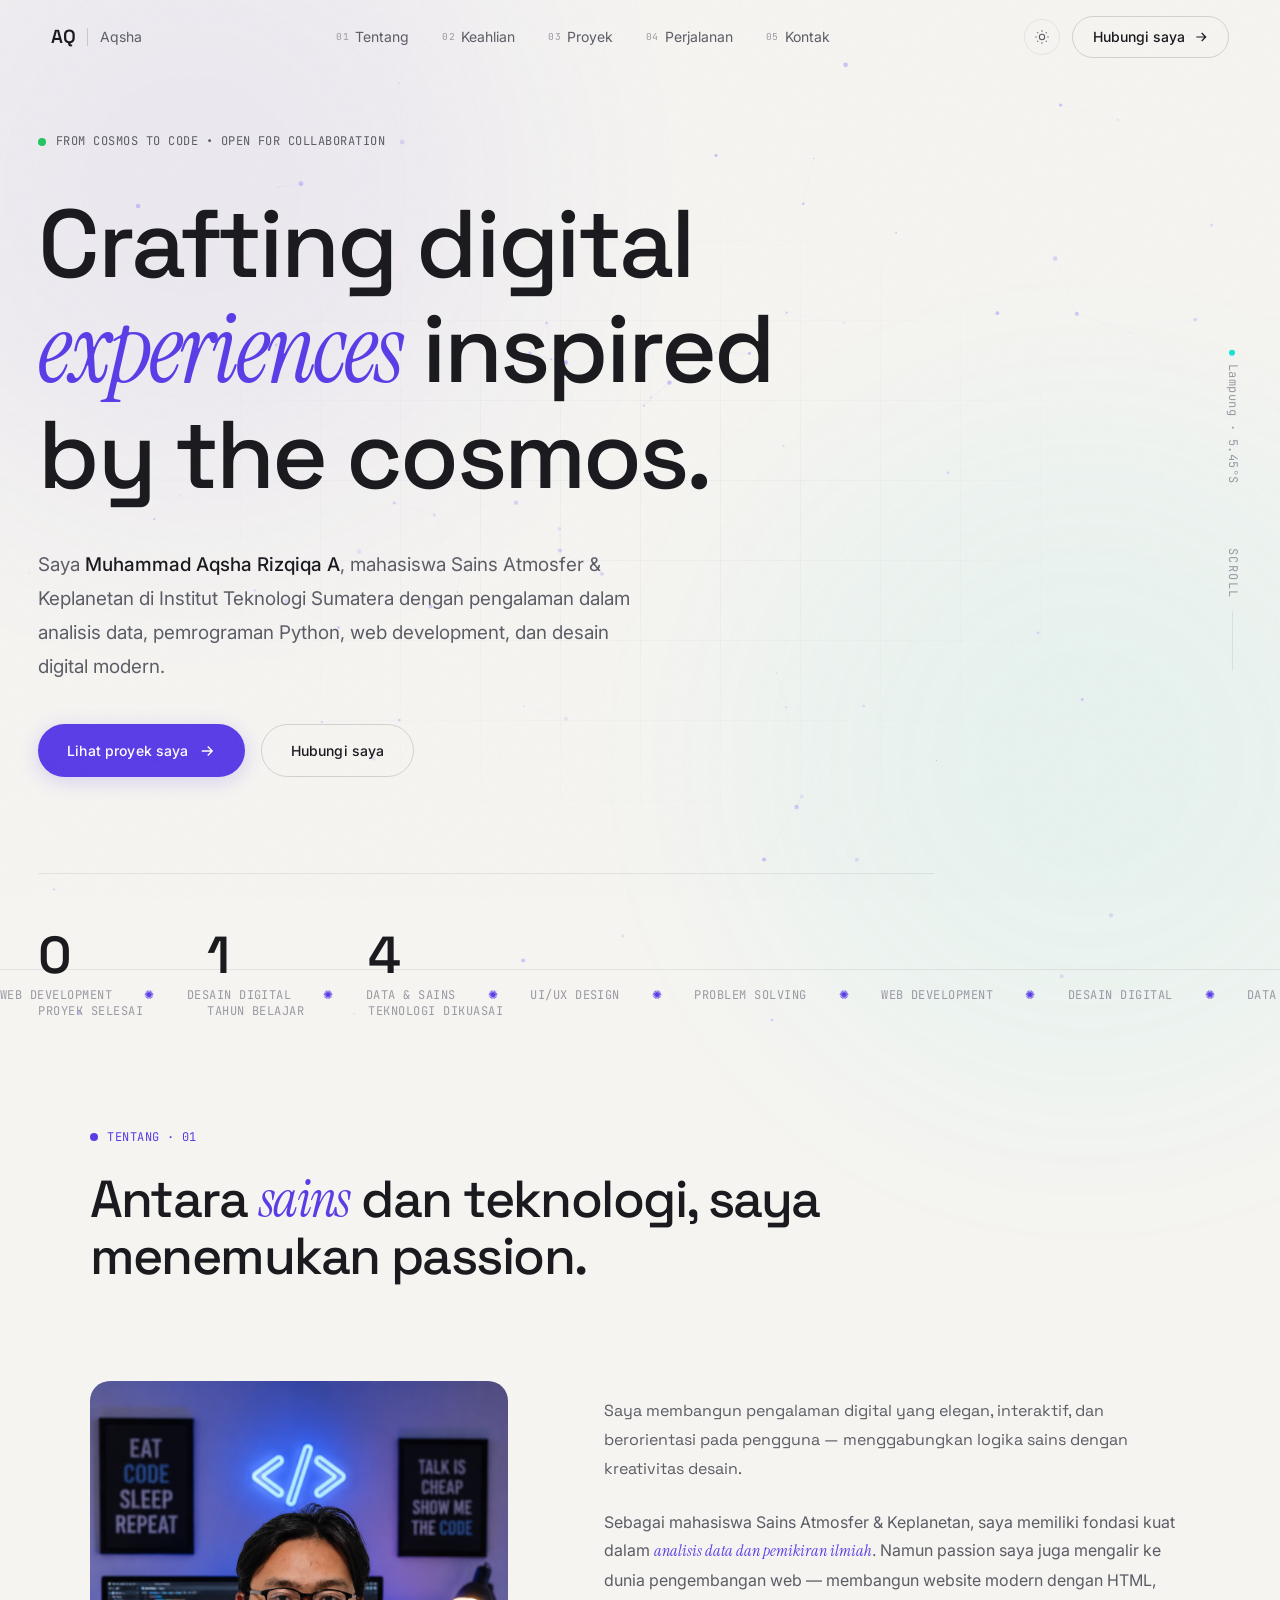
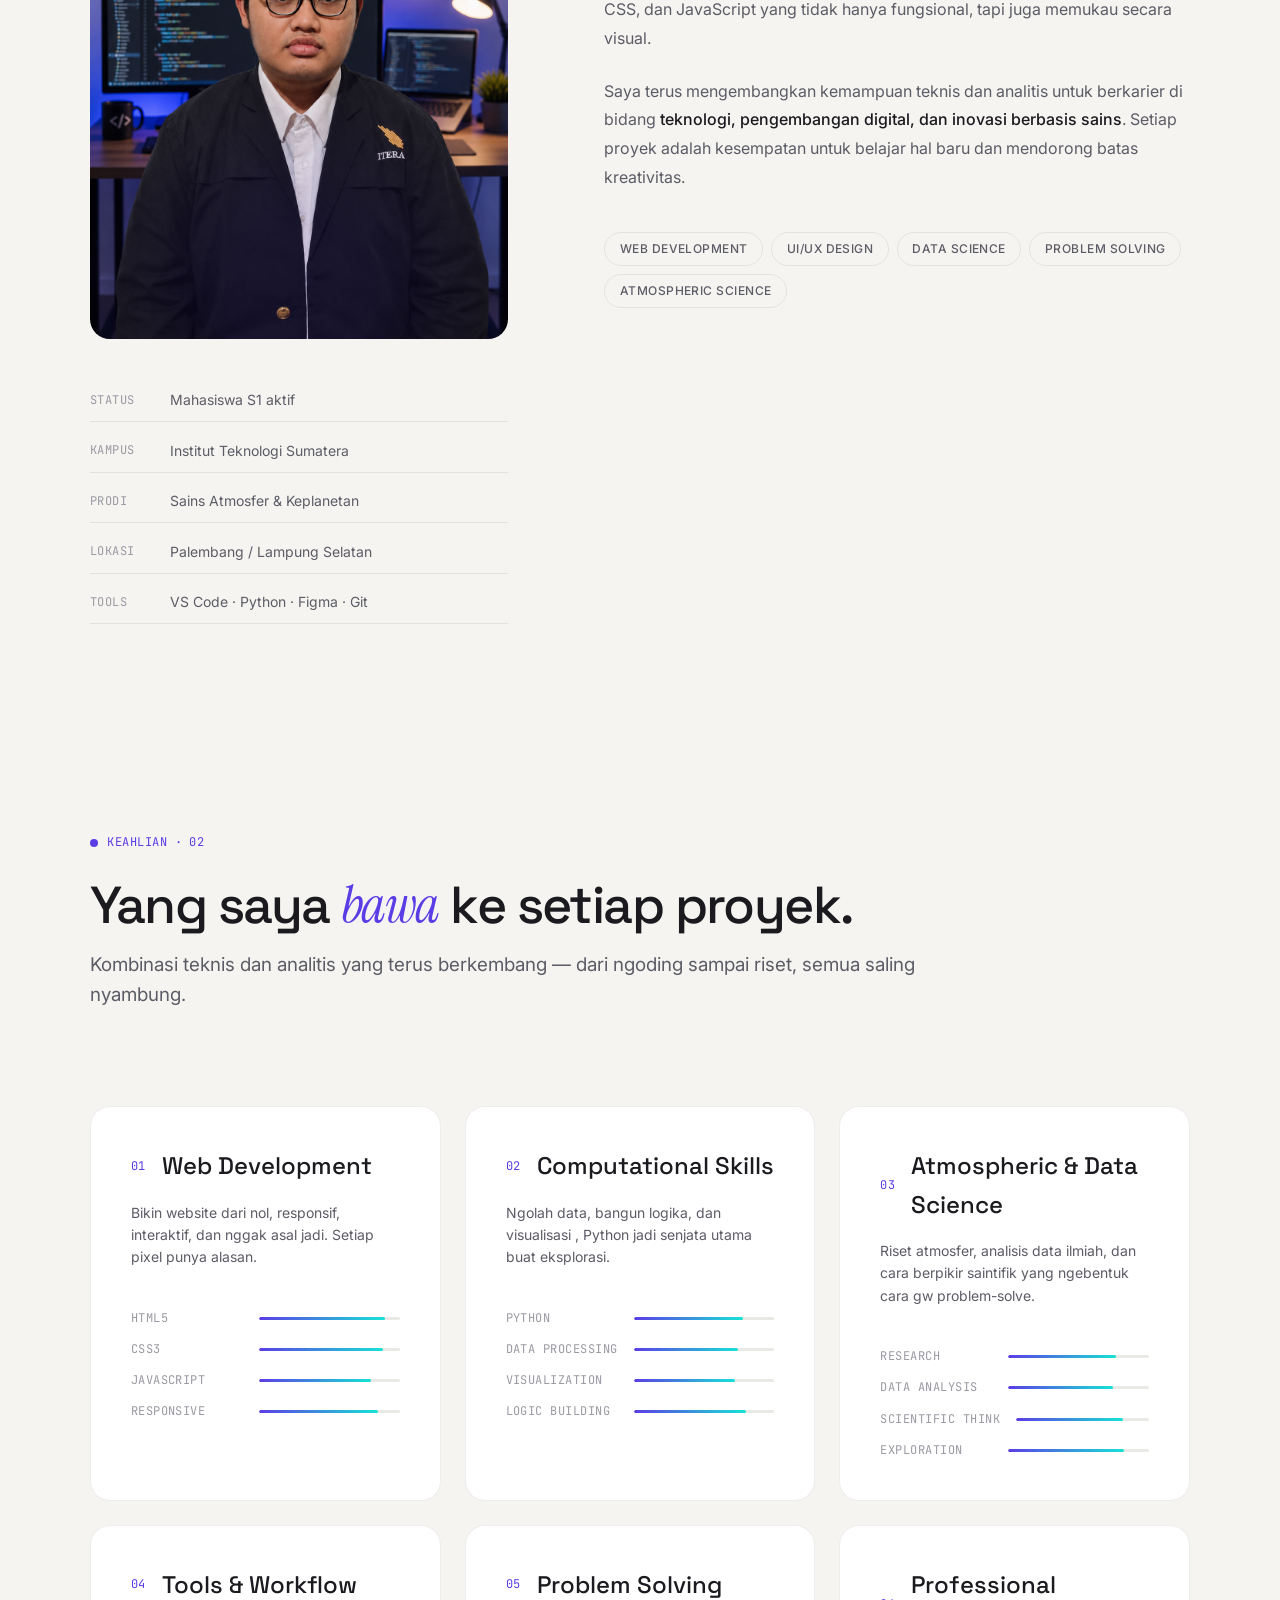
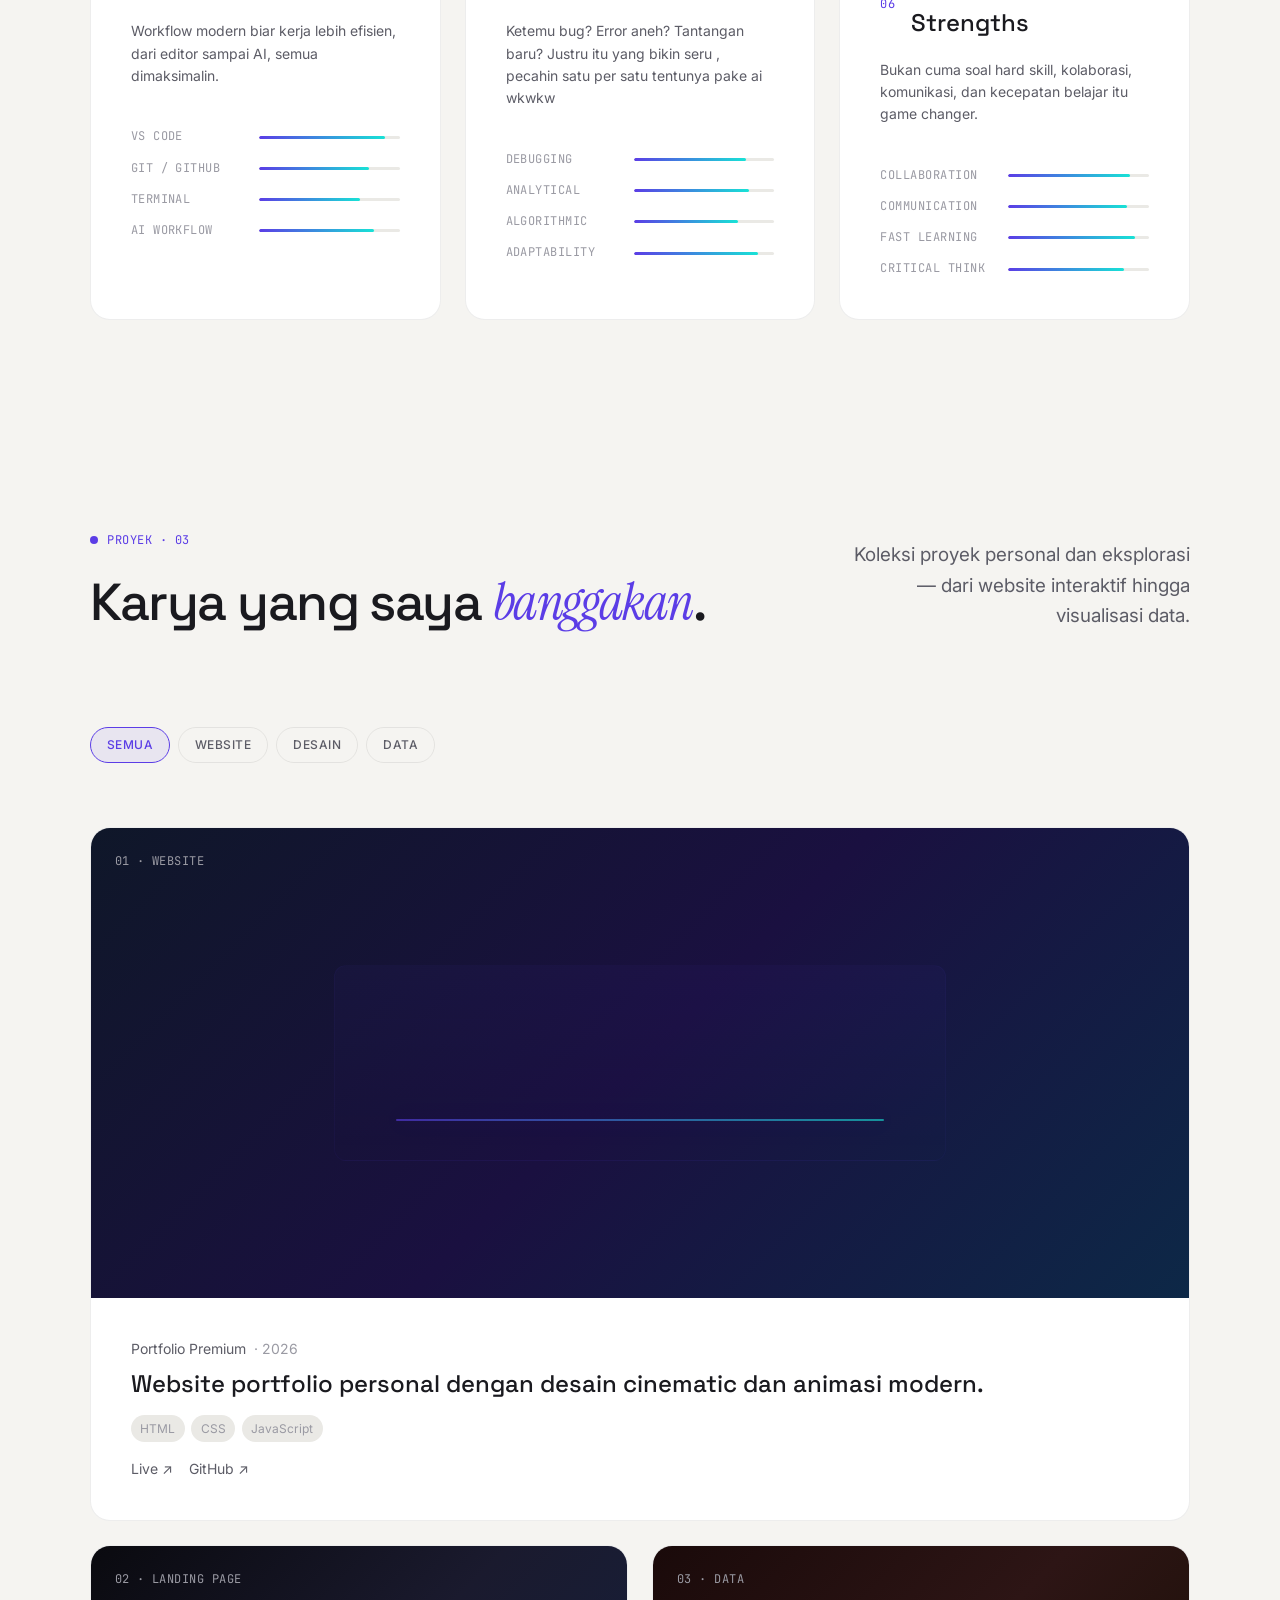
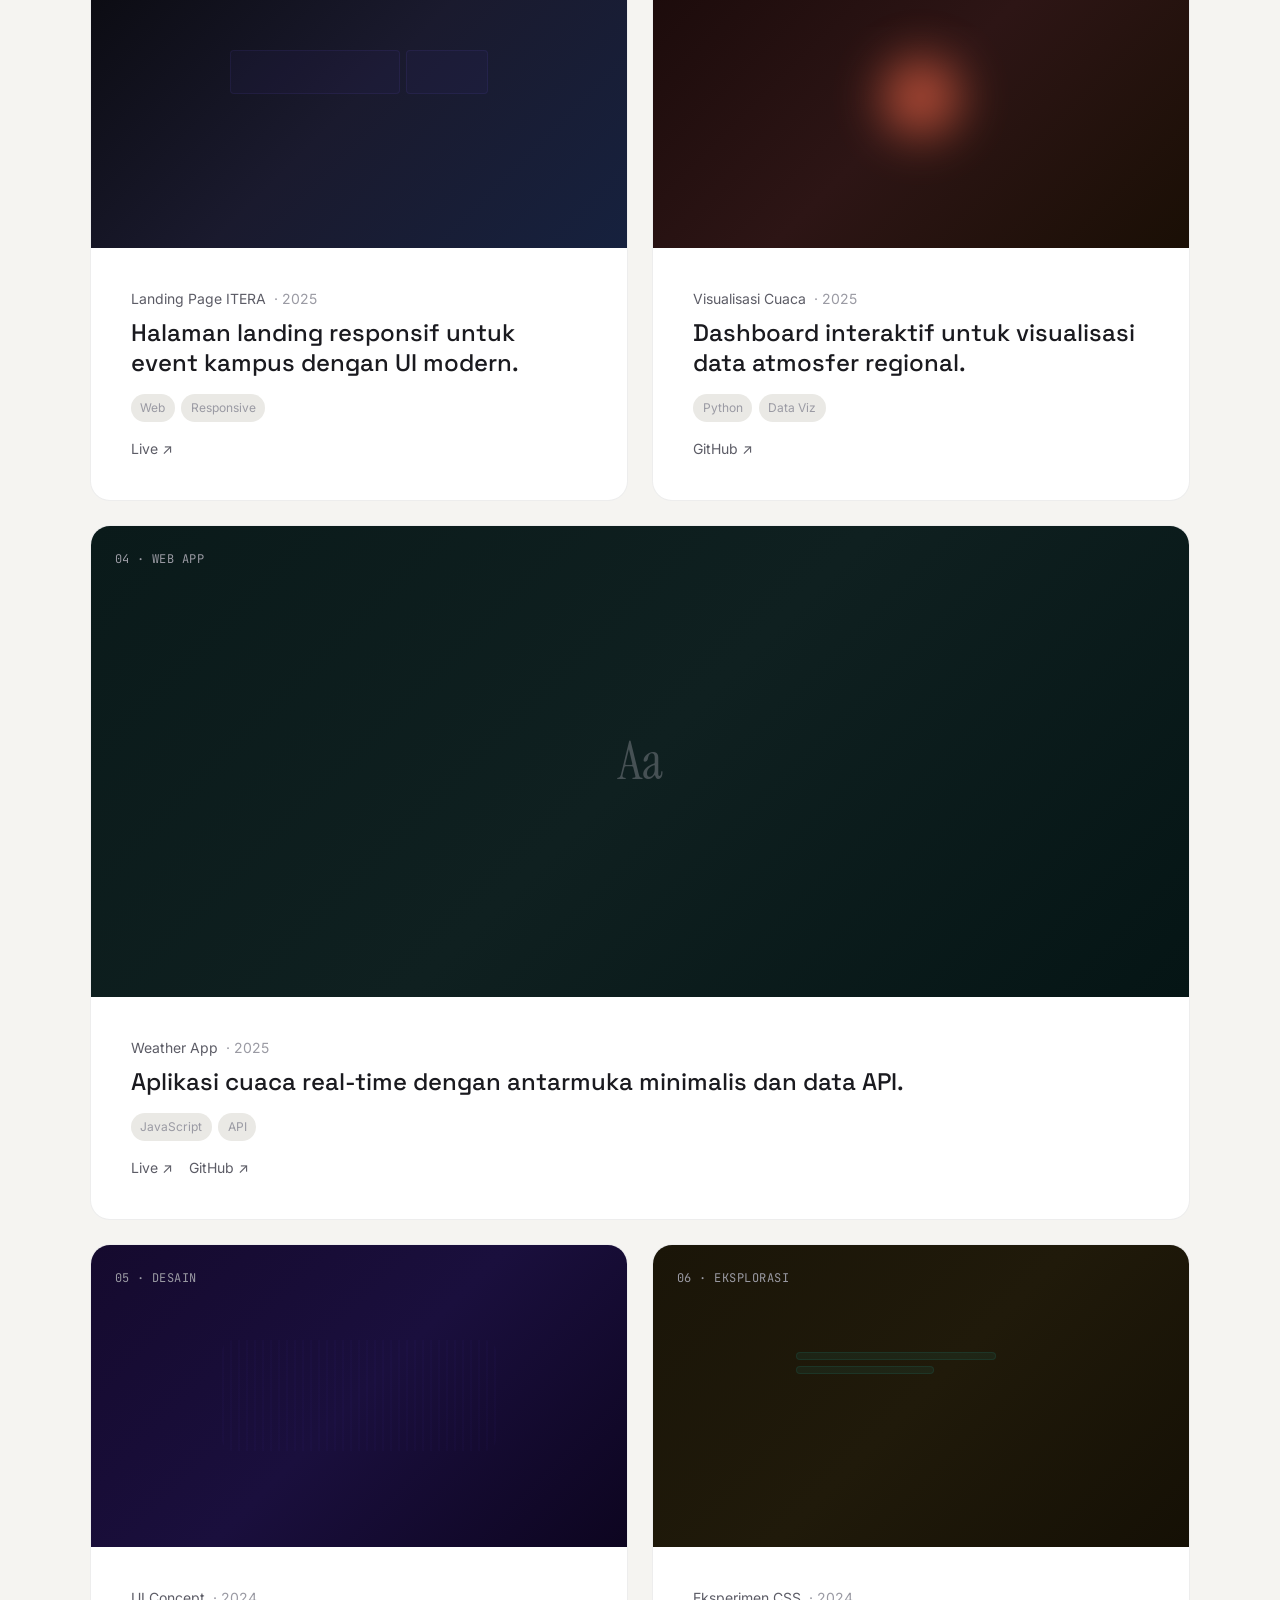
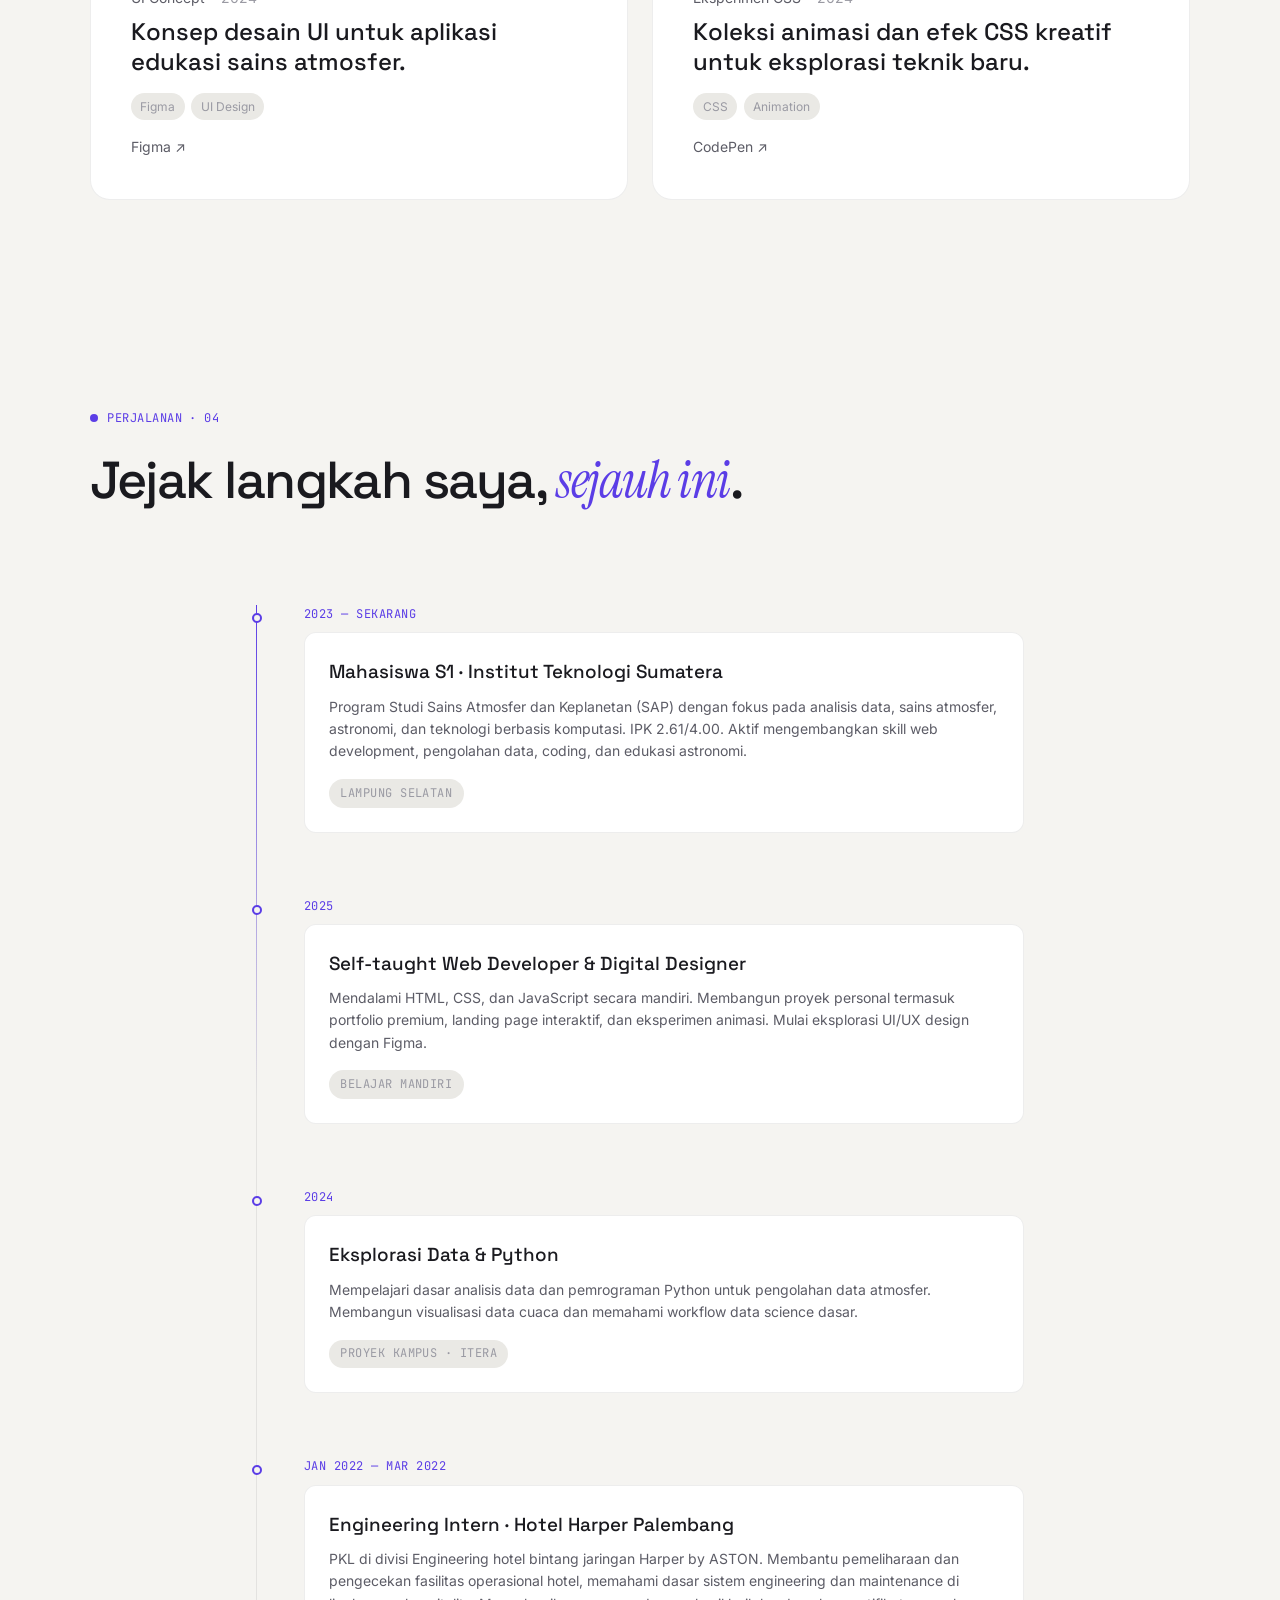
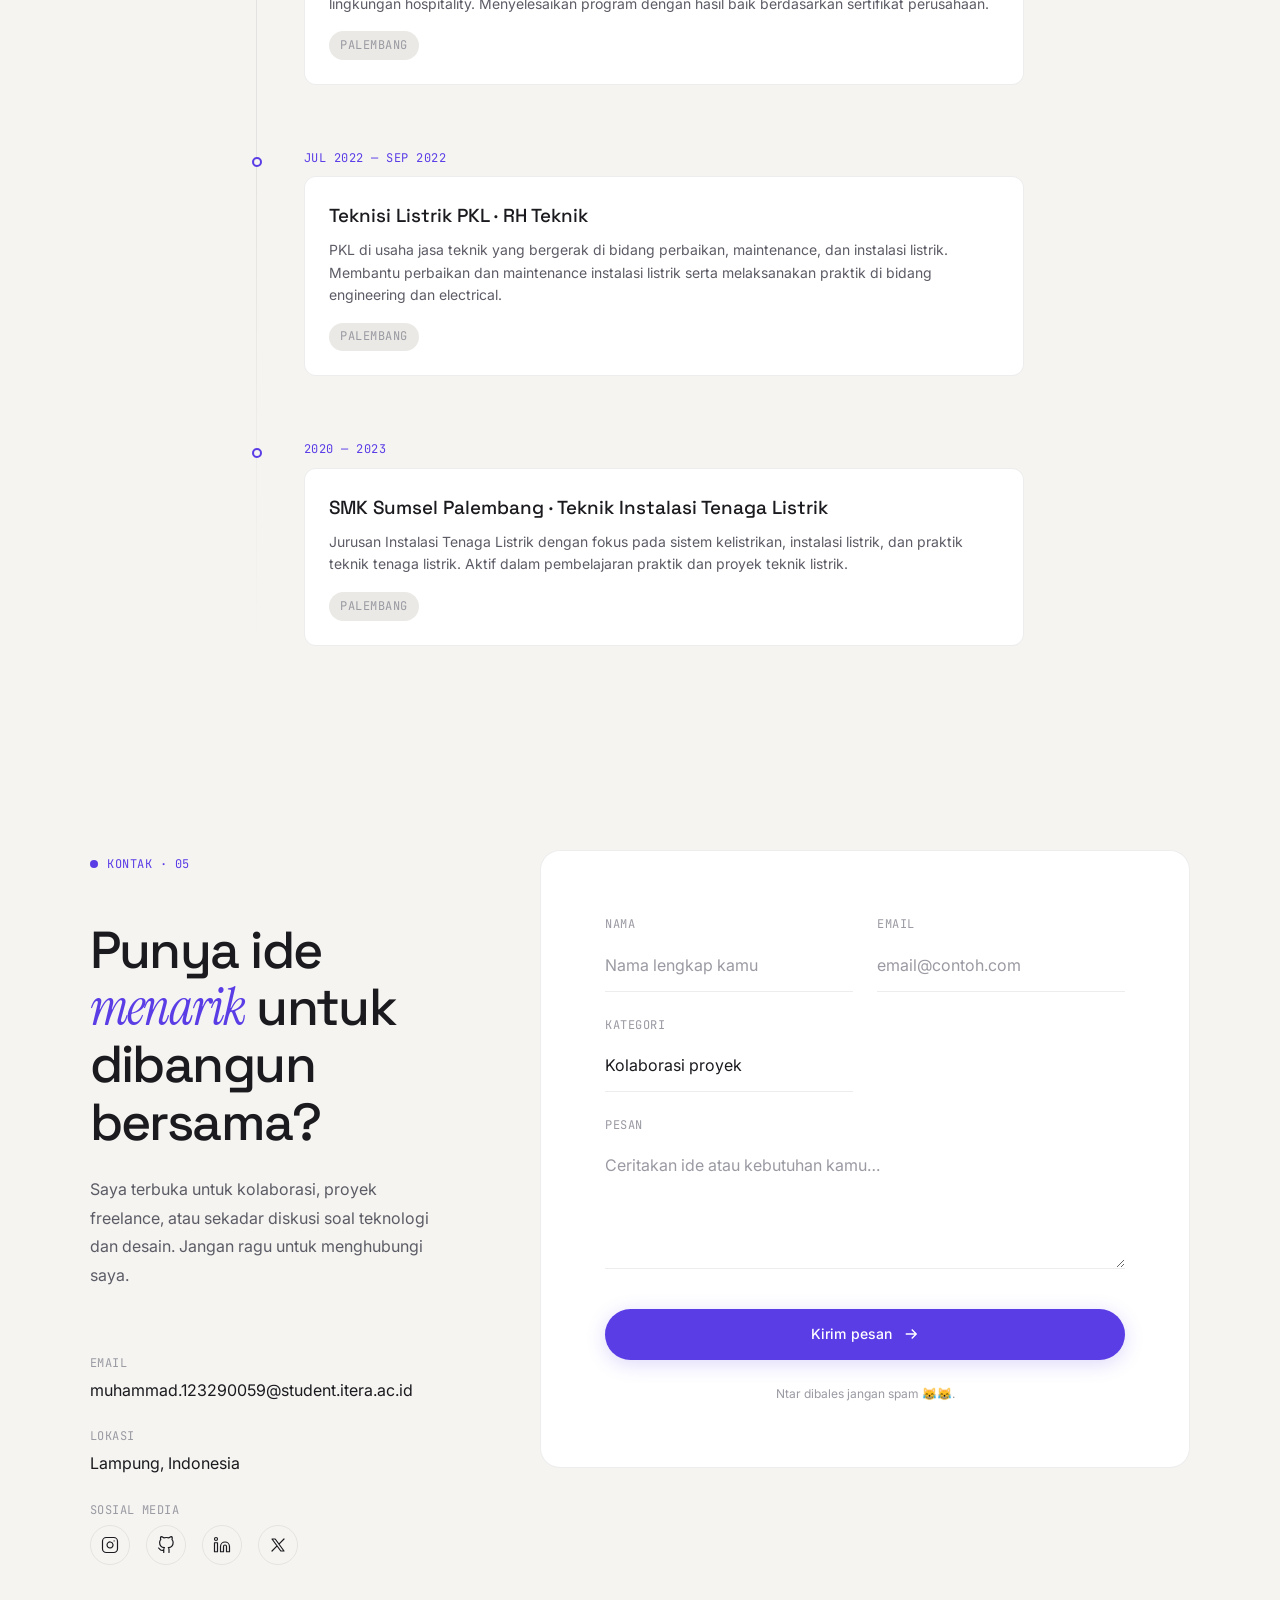
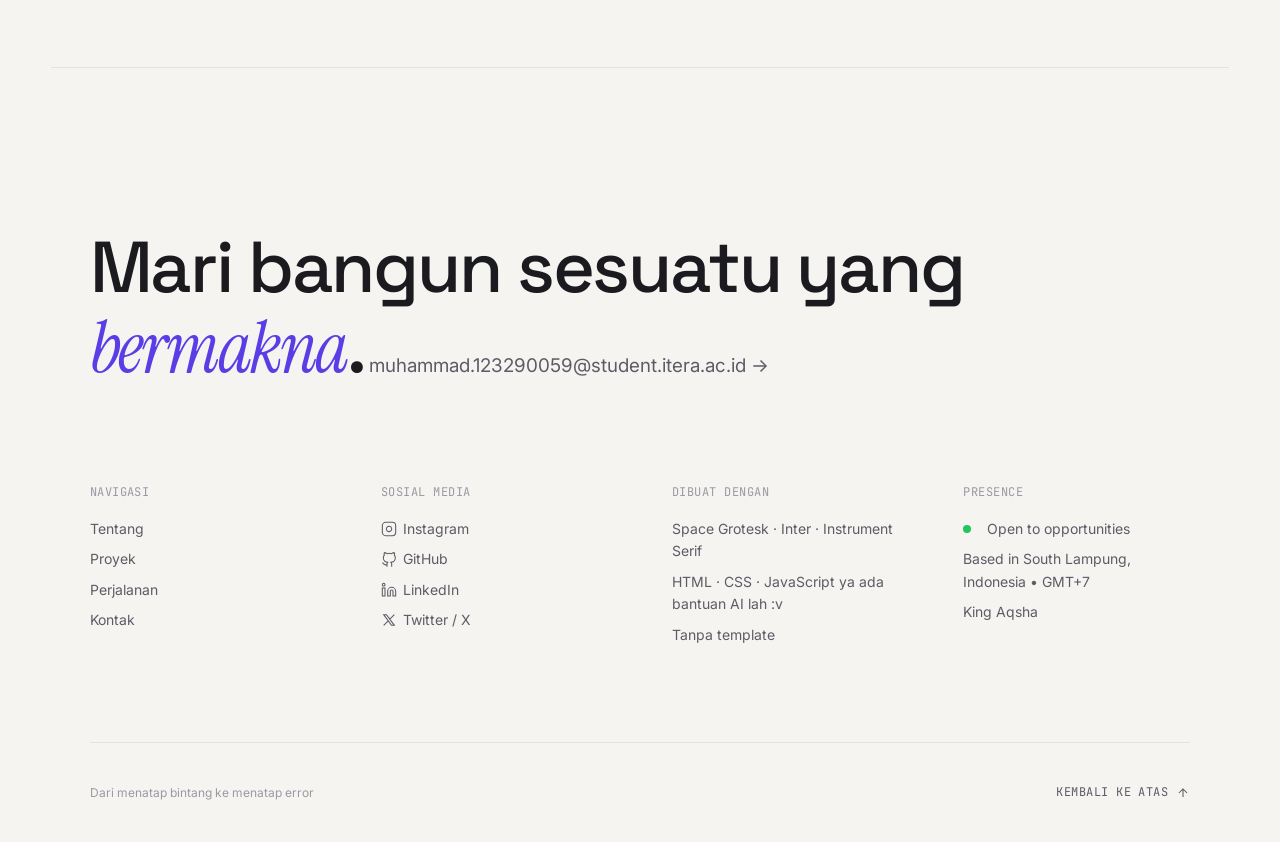
==== commit 015b9662: "update portfolio" ====
--- a/index.html
+++ b/index.html
@@ -128,7 +128,7 @@
       <div class="hero__content">
         <div class="hero__eyebrow">
           <span class="dot"></span>
-          <span>Terbuka untuk kolaborasi · 2026</span>
+          <span>FROM COSMOS TO CODE • OPEN FOR COLLABORATION</span>
         </div>
 
         <h1 class="hero__title">
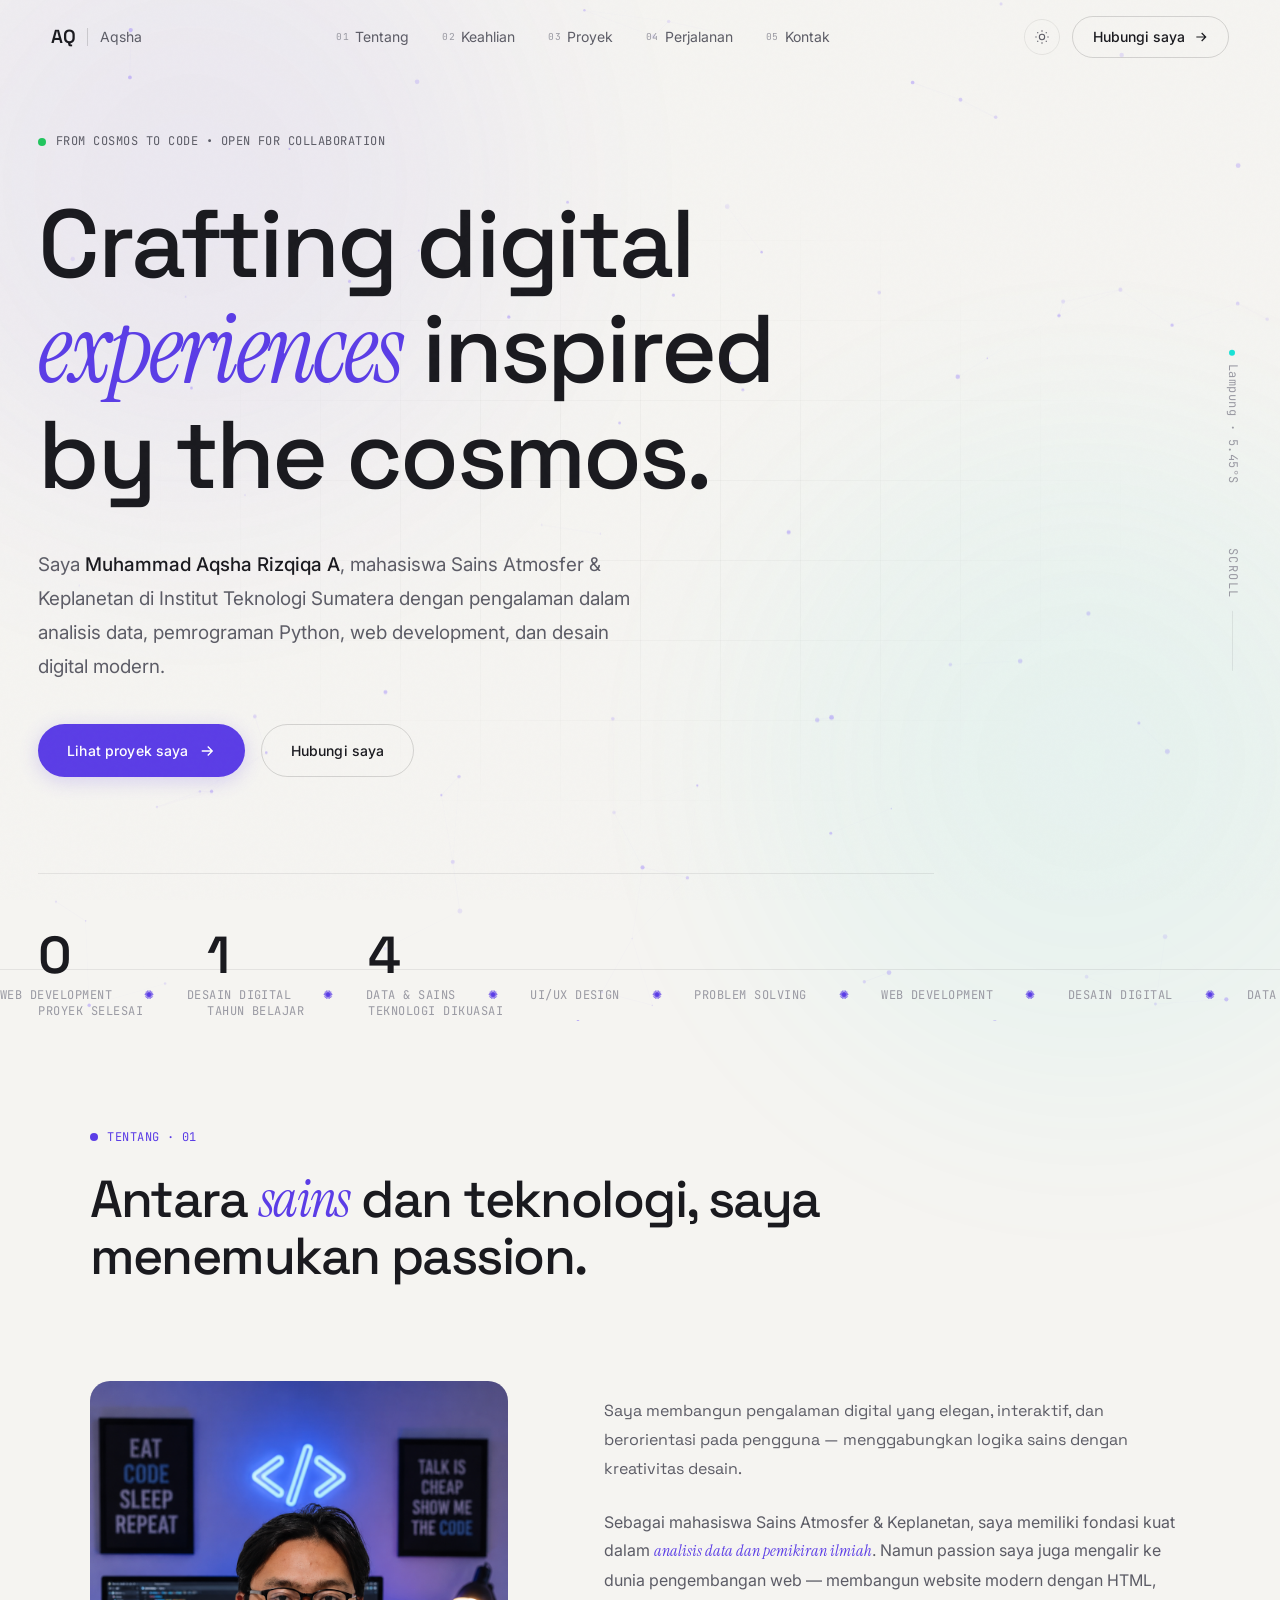
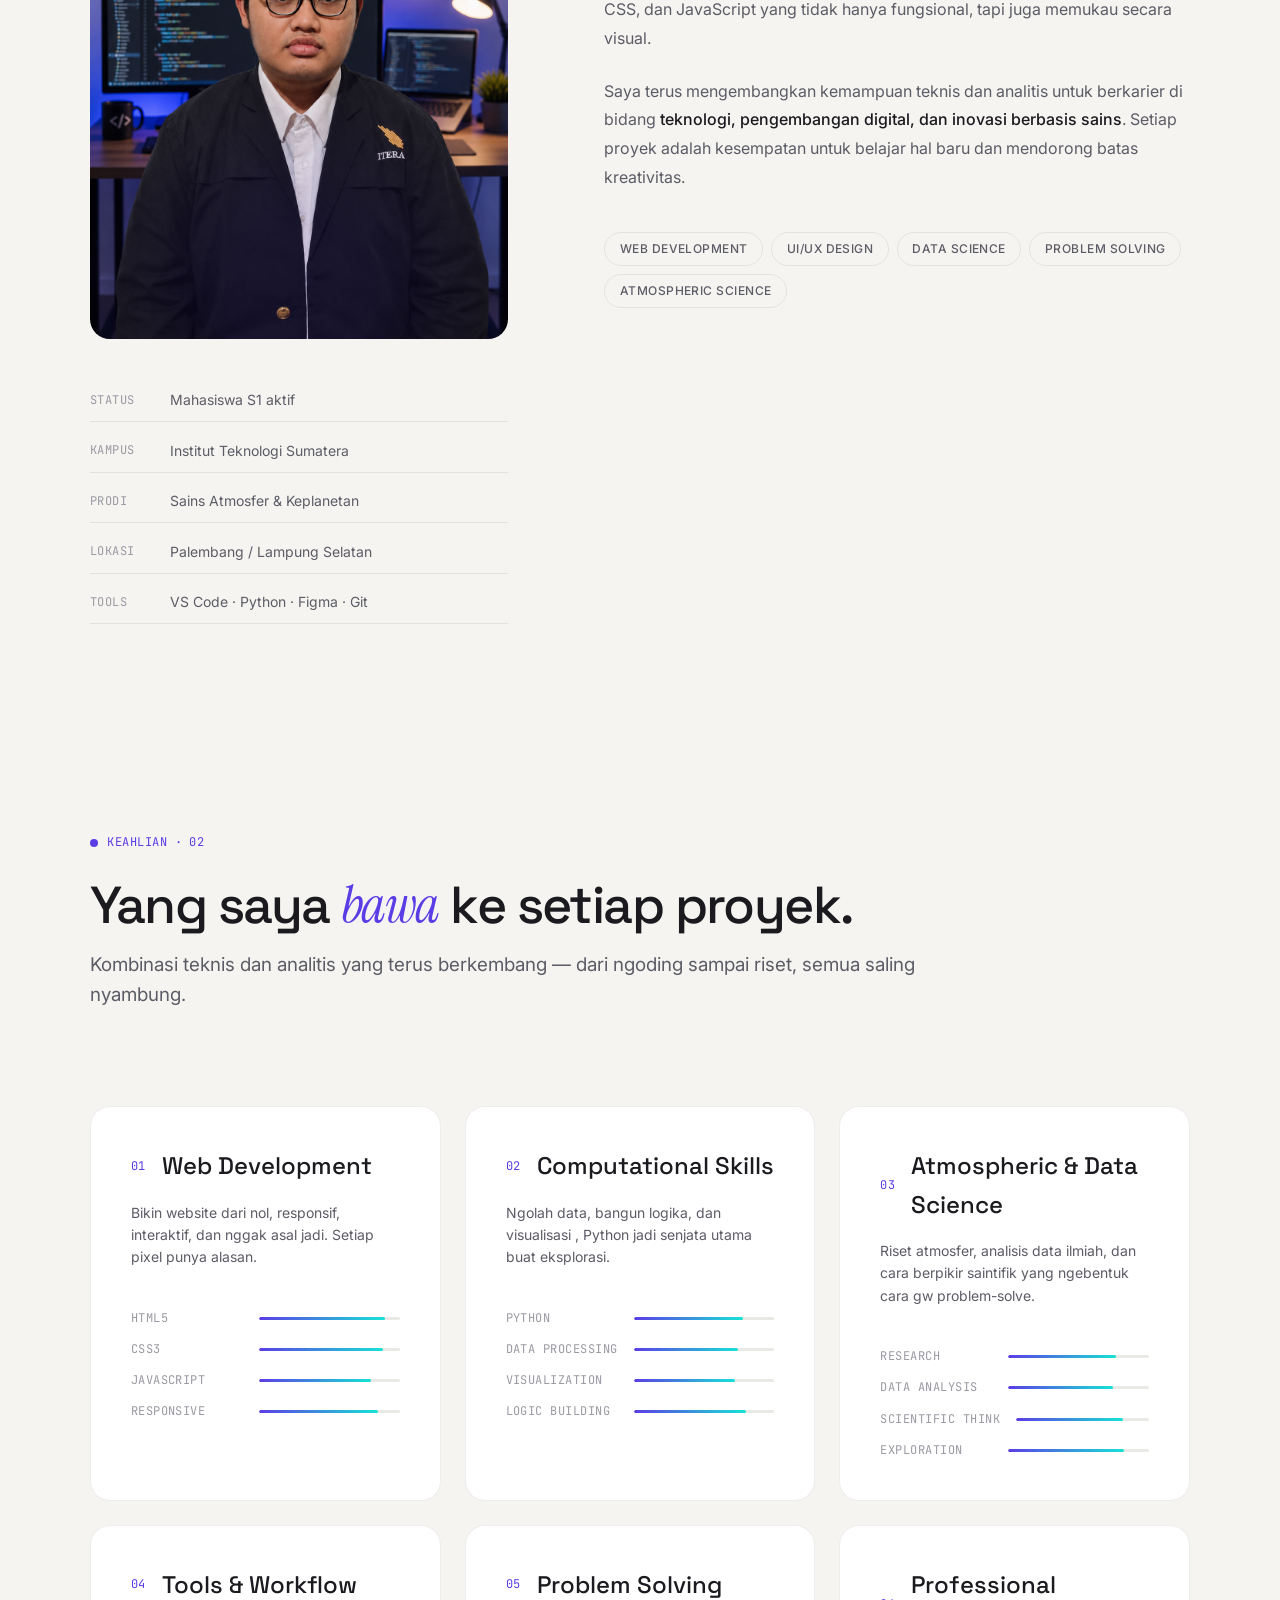
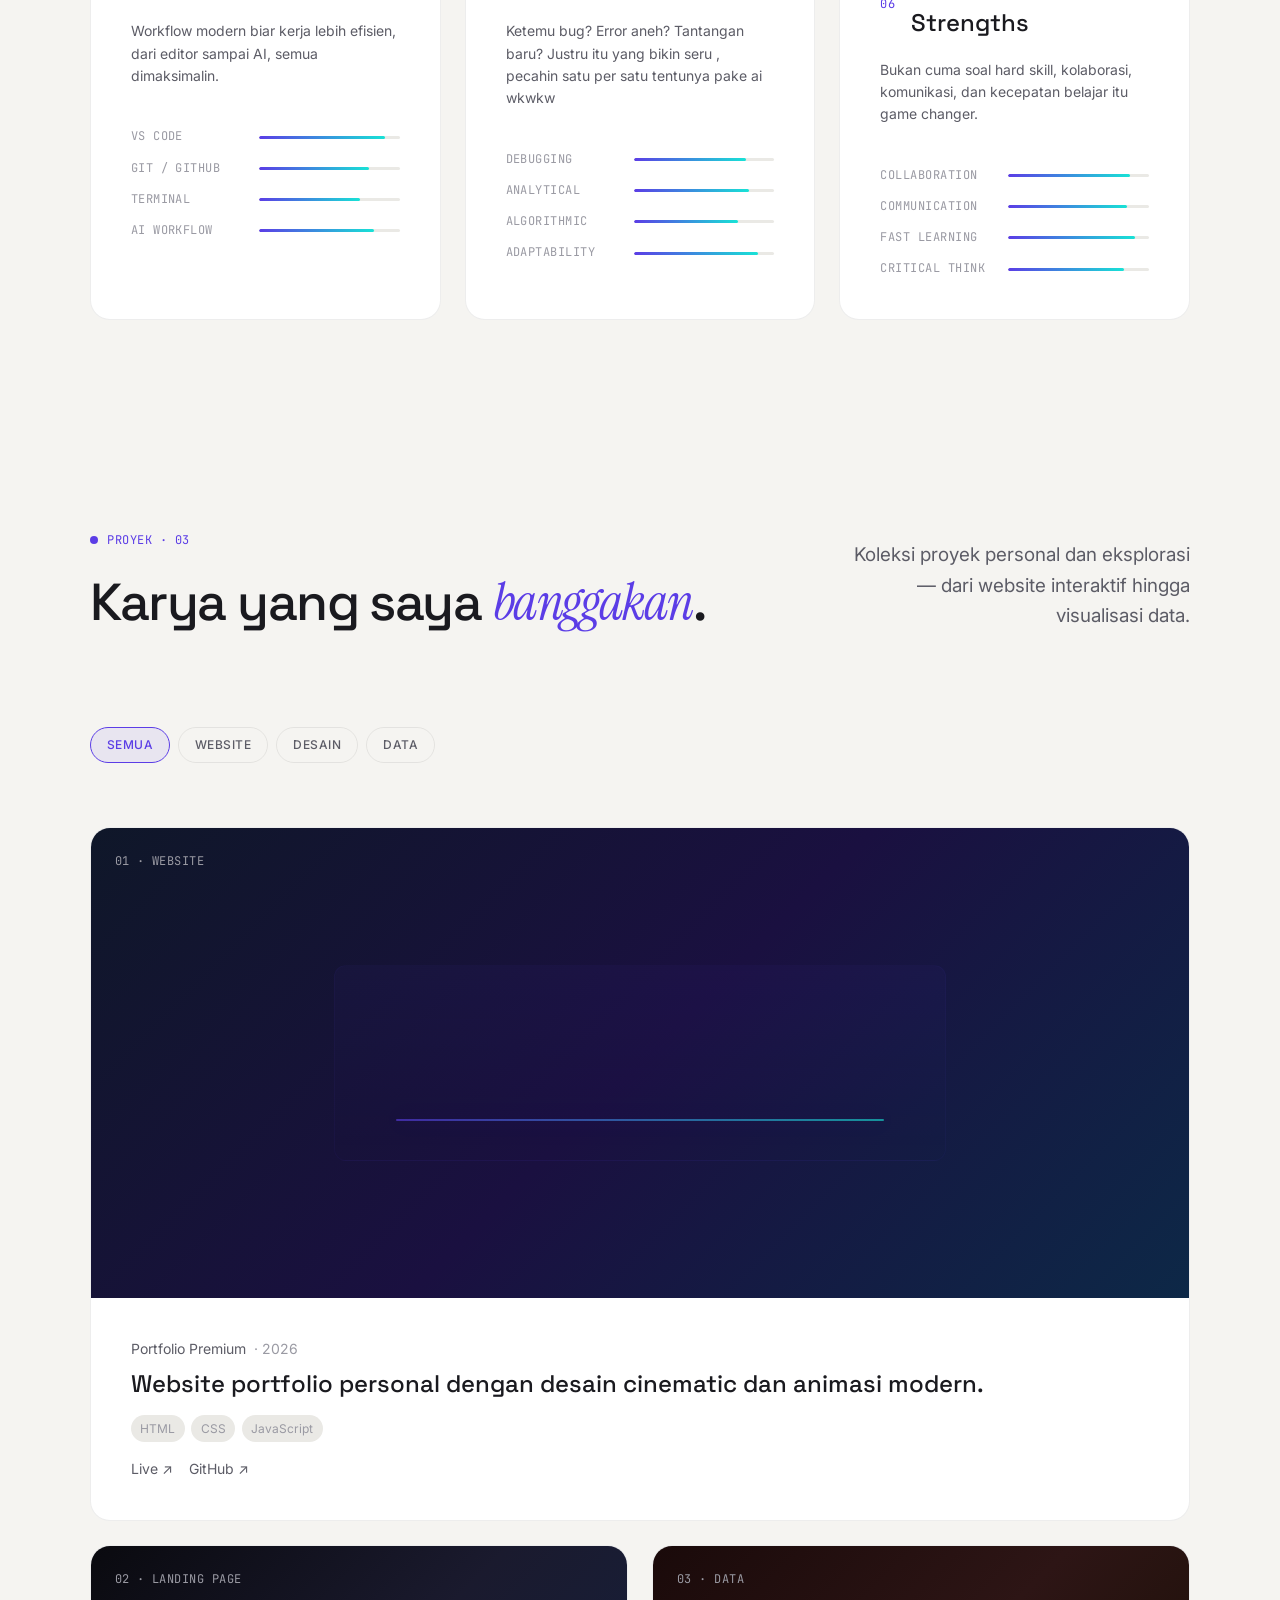
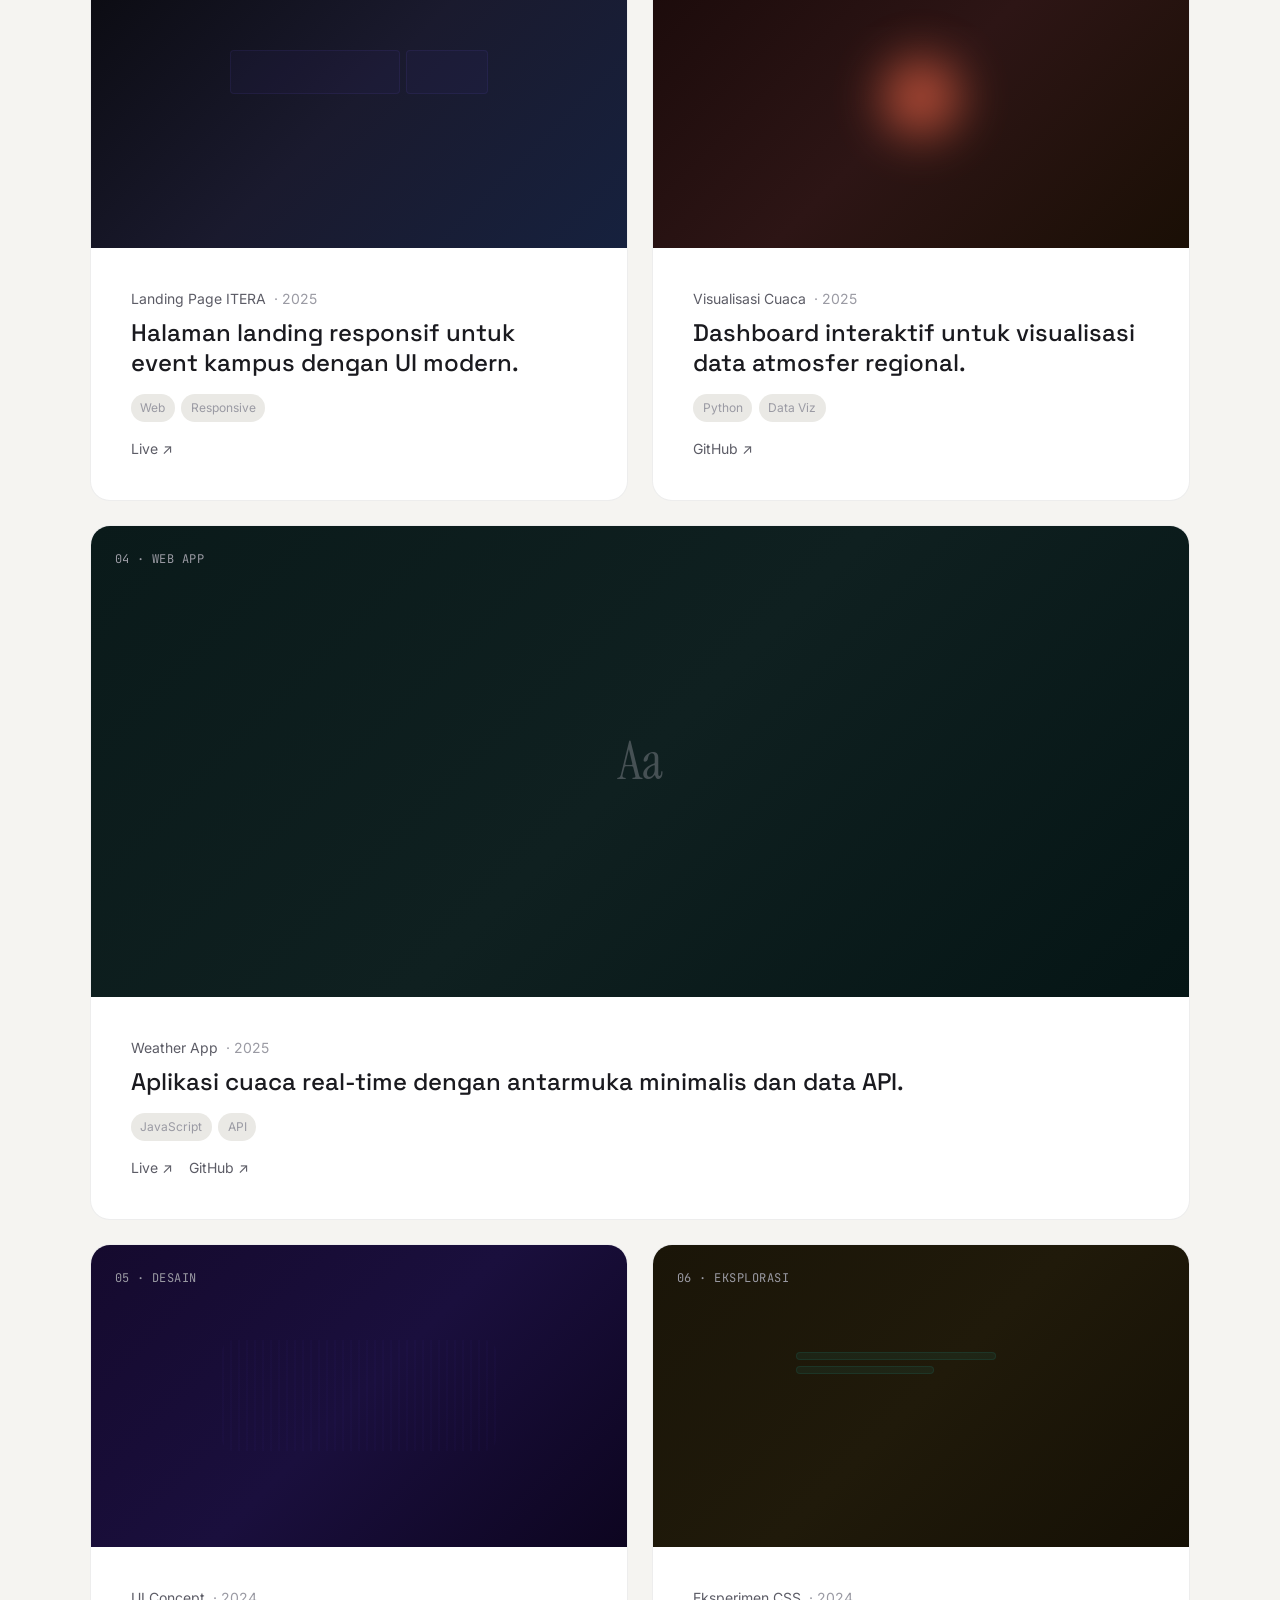
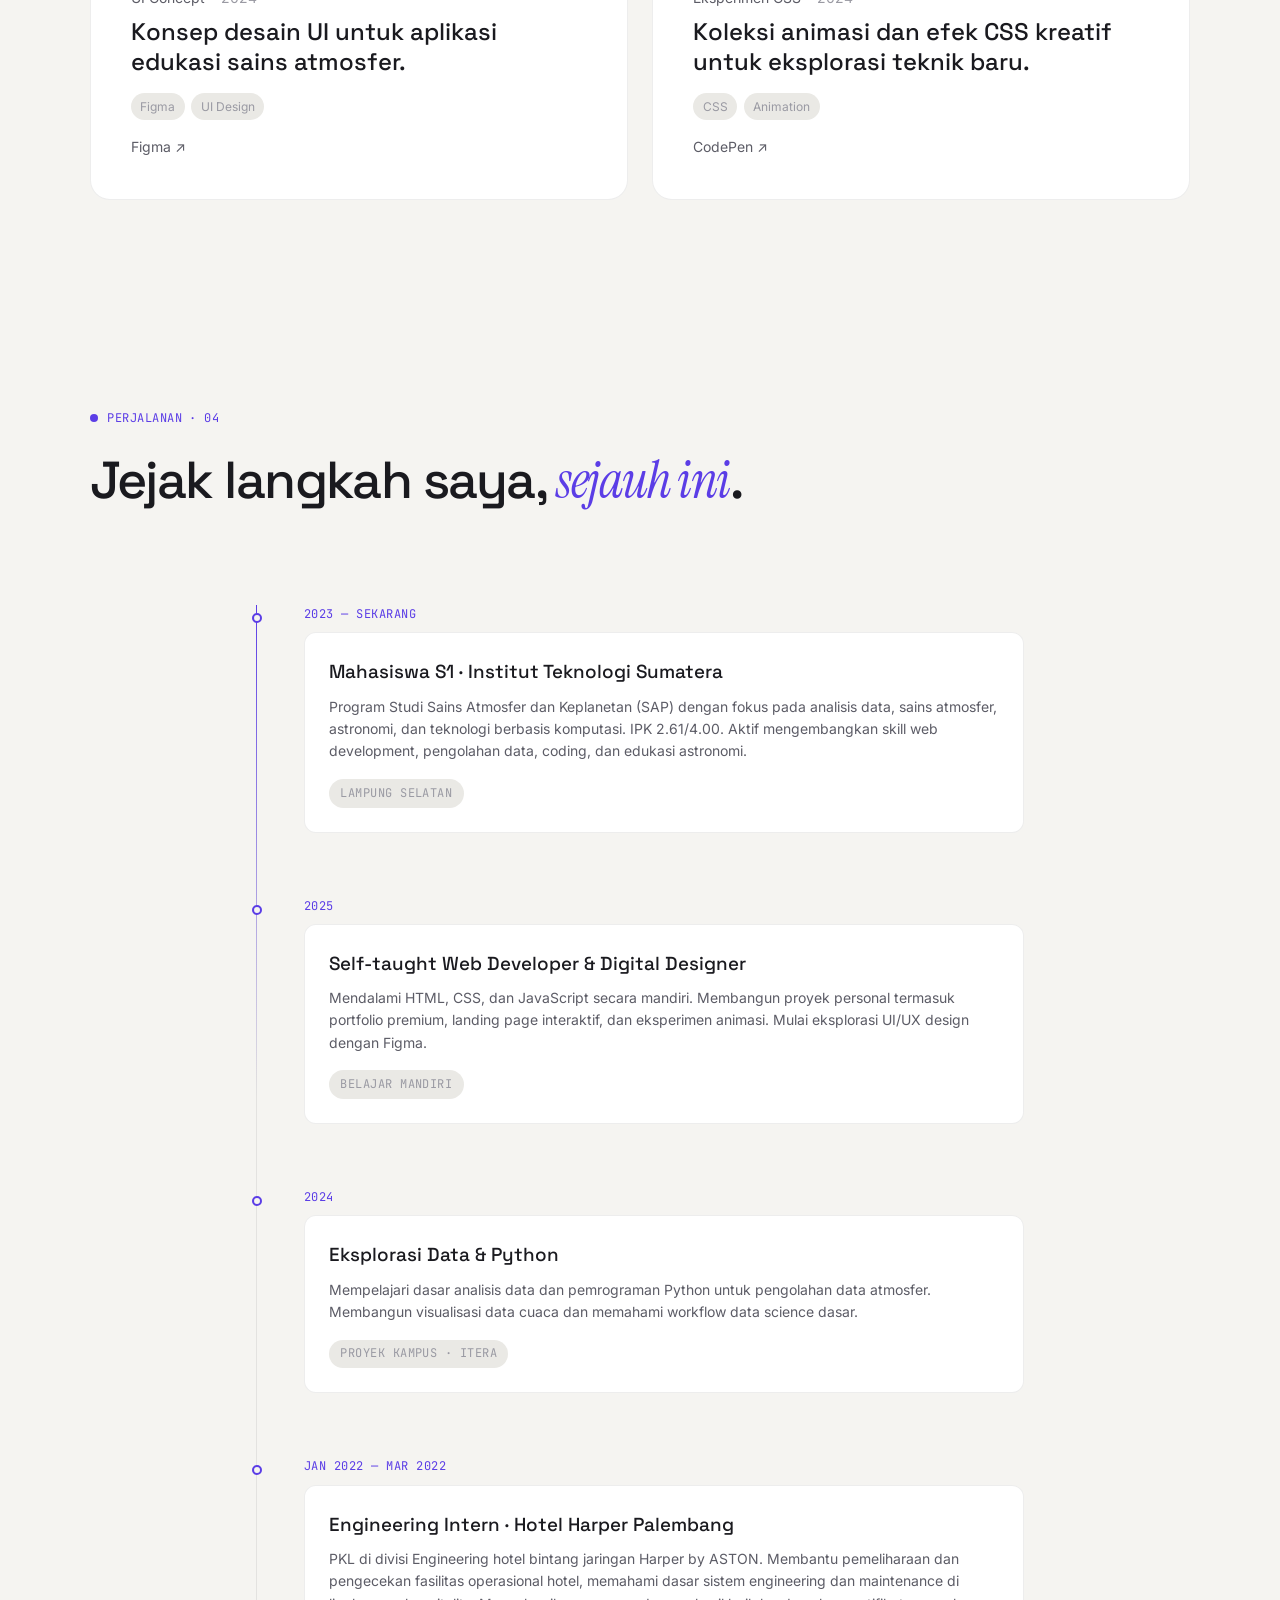
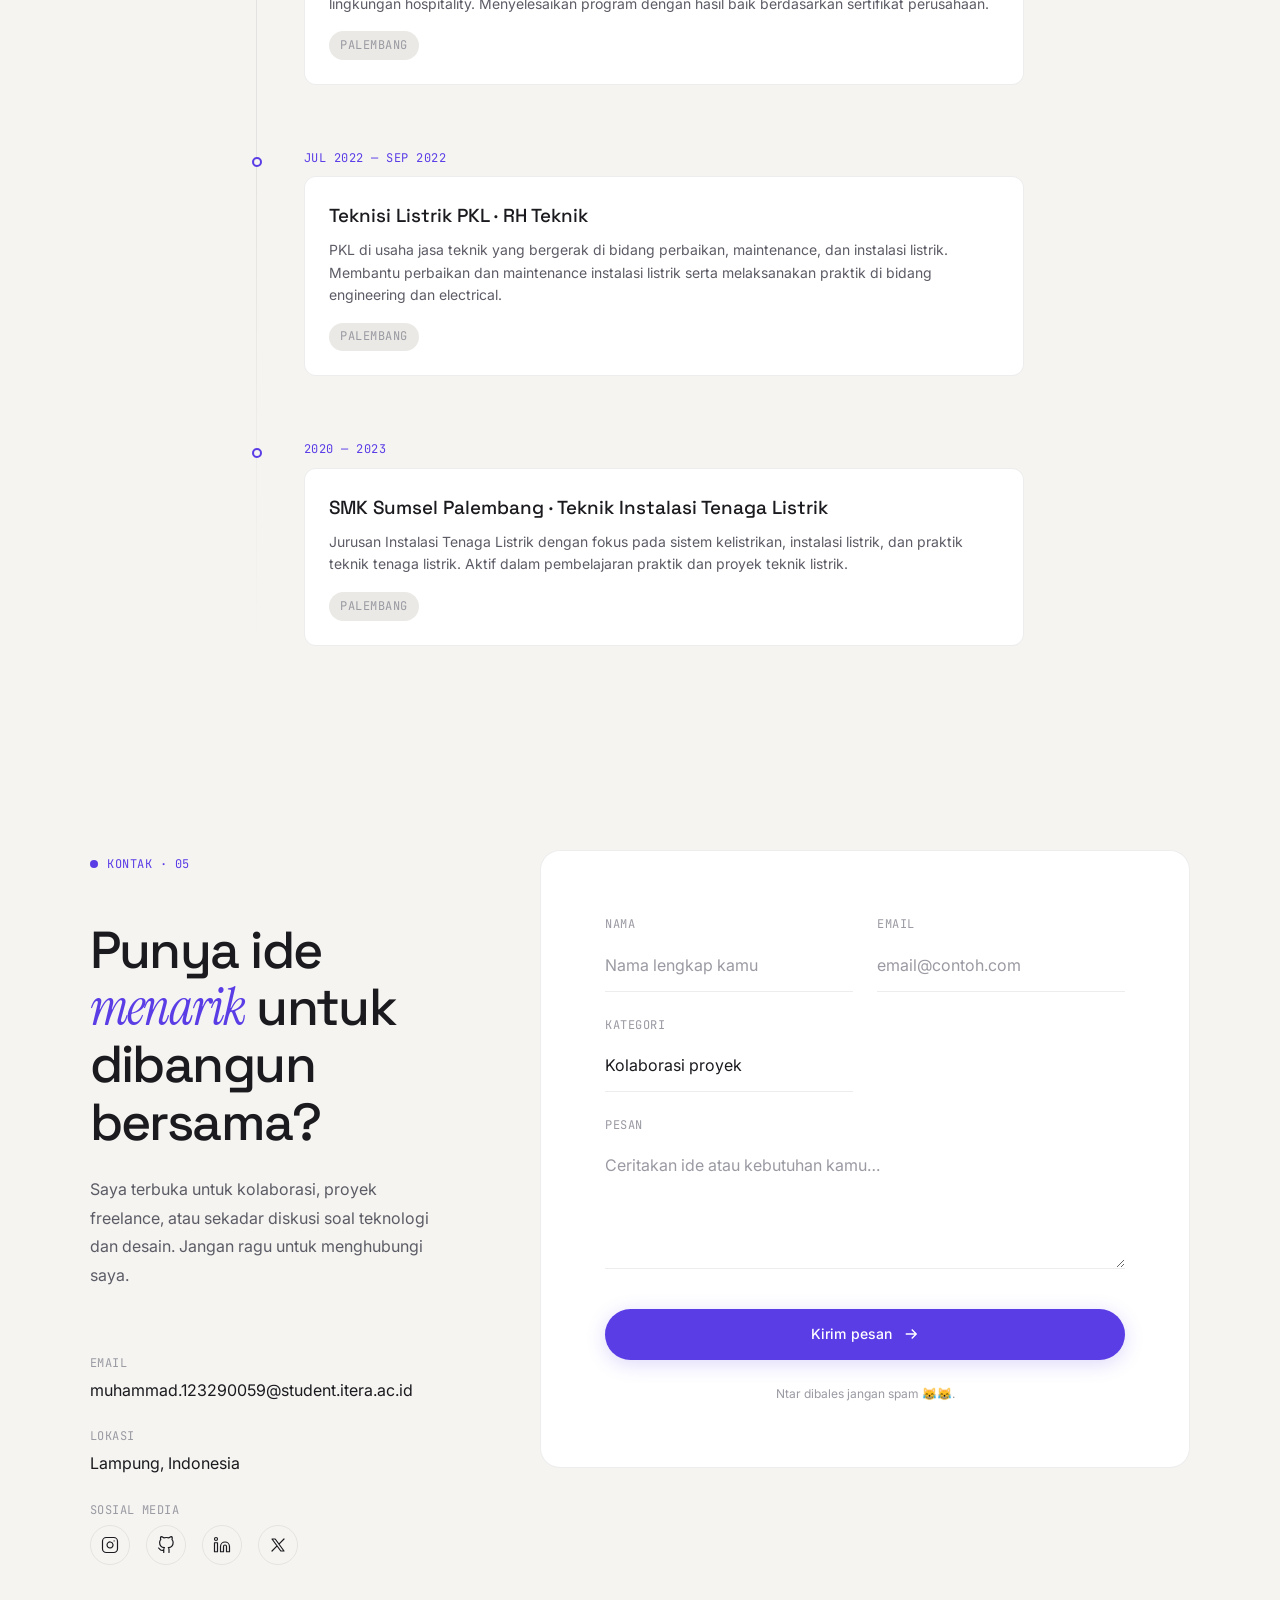
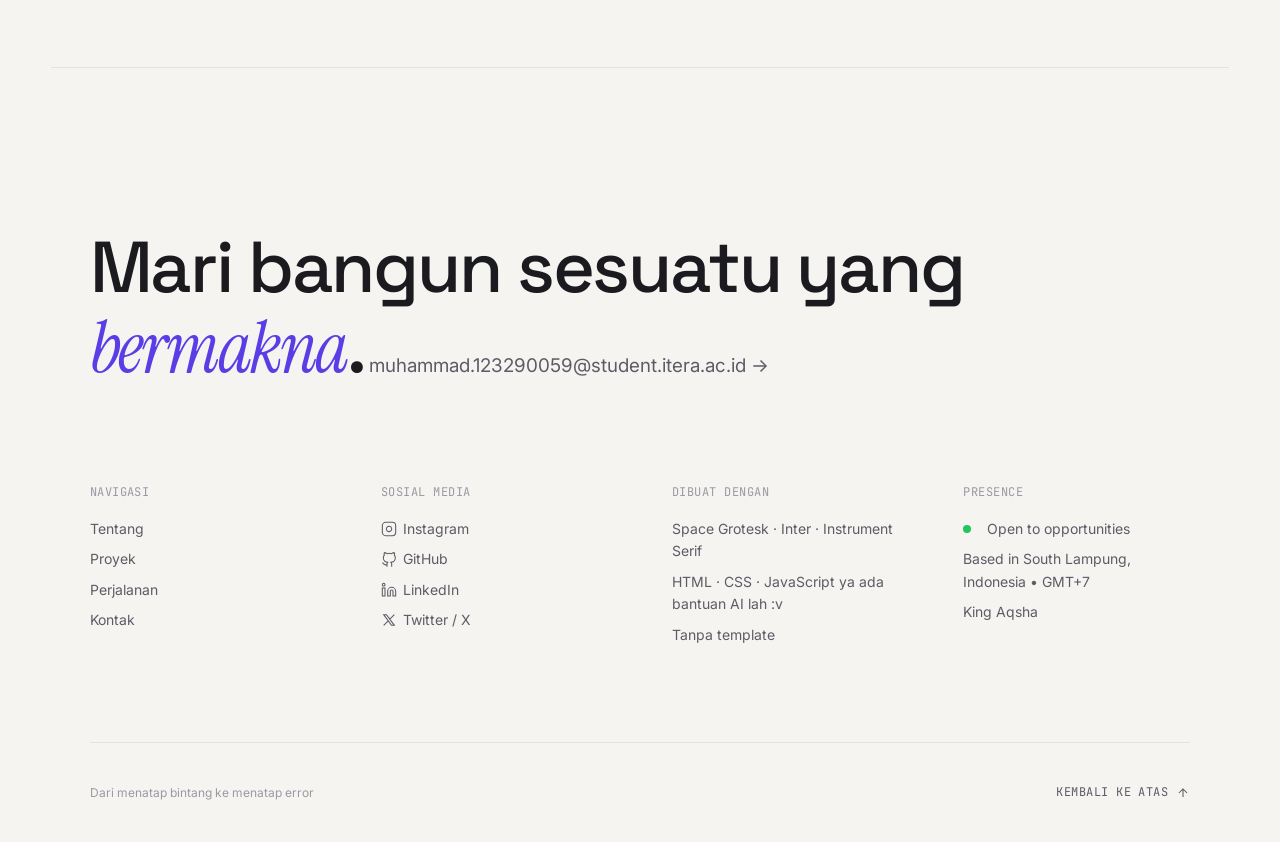
==== commit fabc2ab3: "update portfolio" ====
--- a/index.html
+++ b/index.html
@@ -6,7 +6,7 @@
   <meta name="theme-color" content="#06070b" />
   <meta name="description" content="Aqsha — Mahasiswa Sains Atmosfer & Keplanetan · Web Developer · Desainer Digital" />
 
-  <title>Aqsha — Portfolio</title>
+  <title>Web nya King Aqsha</title>
 
   <!-- Fonts -->
   <link rel="preconnect" href="https://fonts.googleapis.com" />
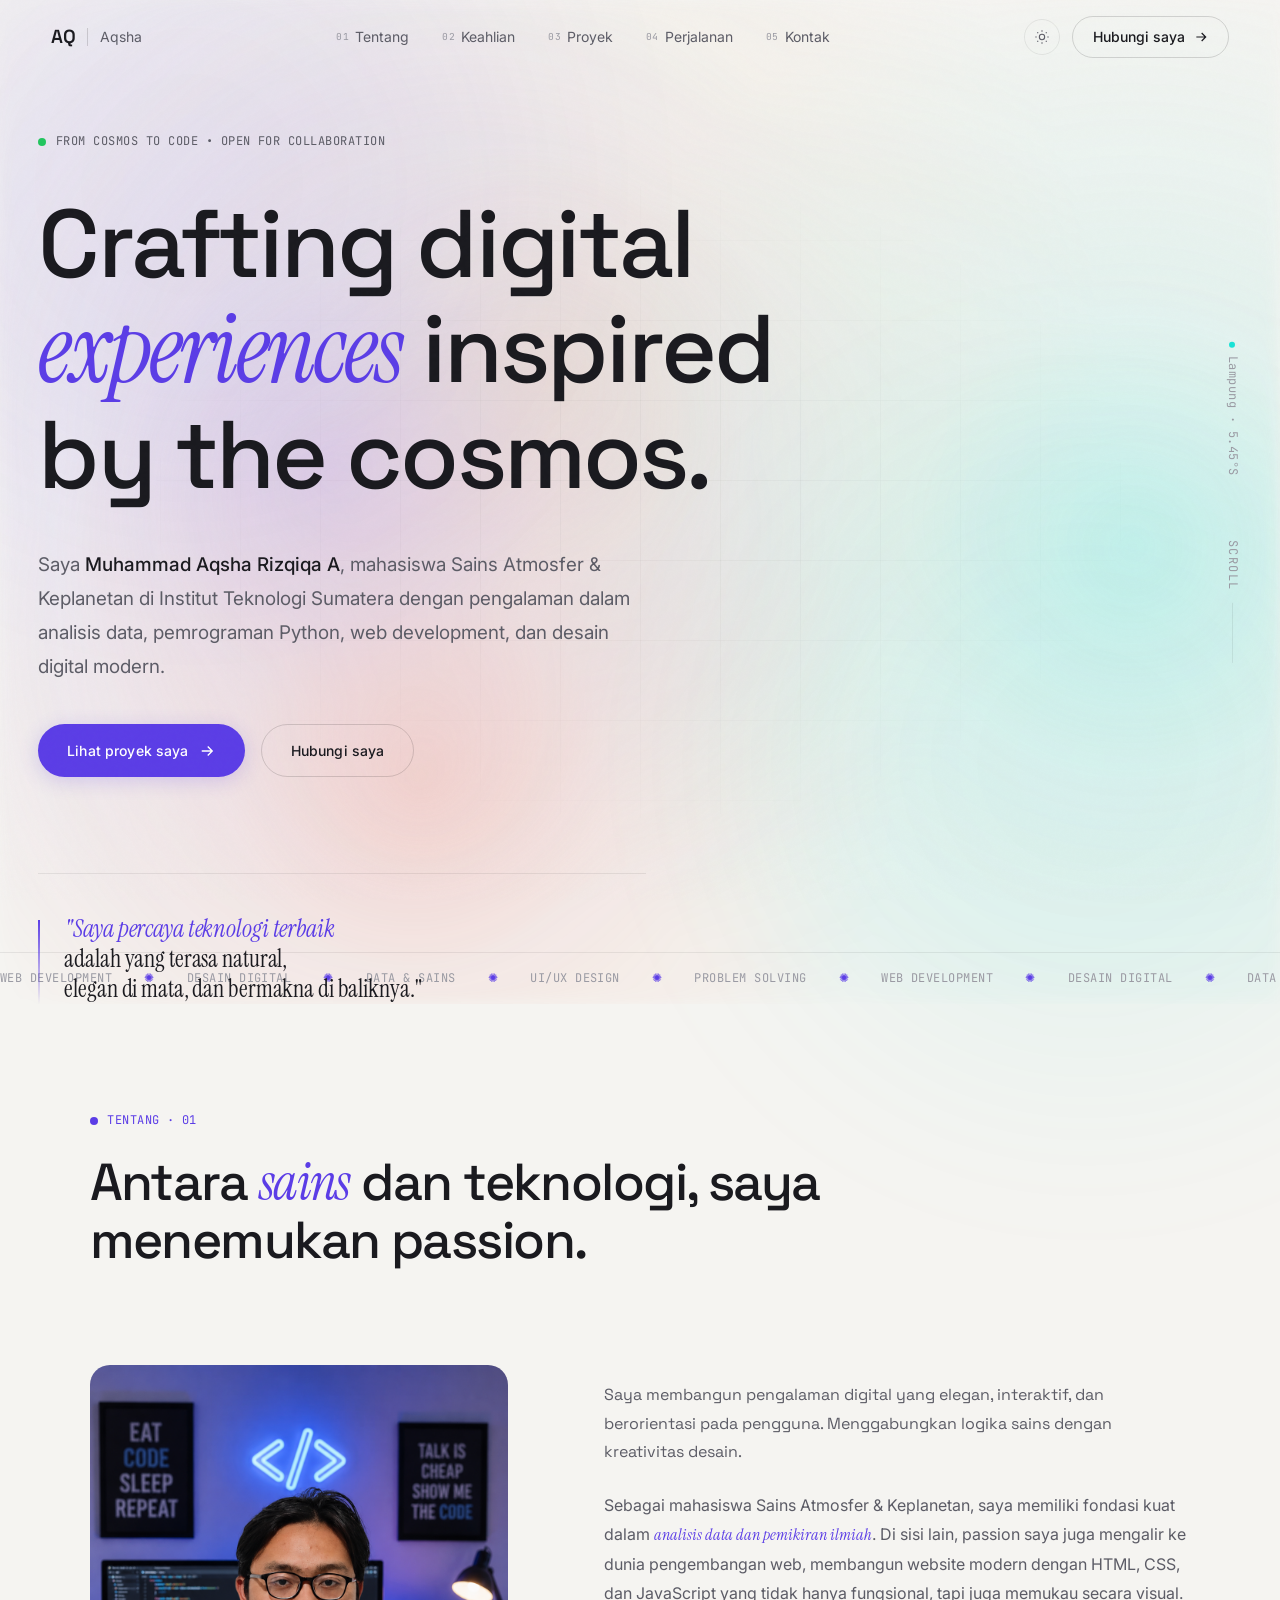
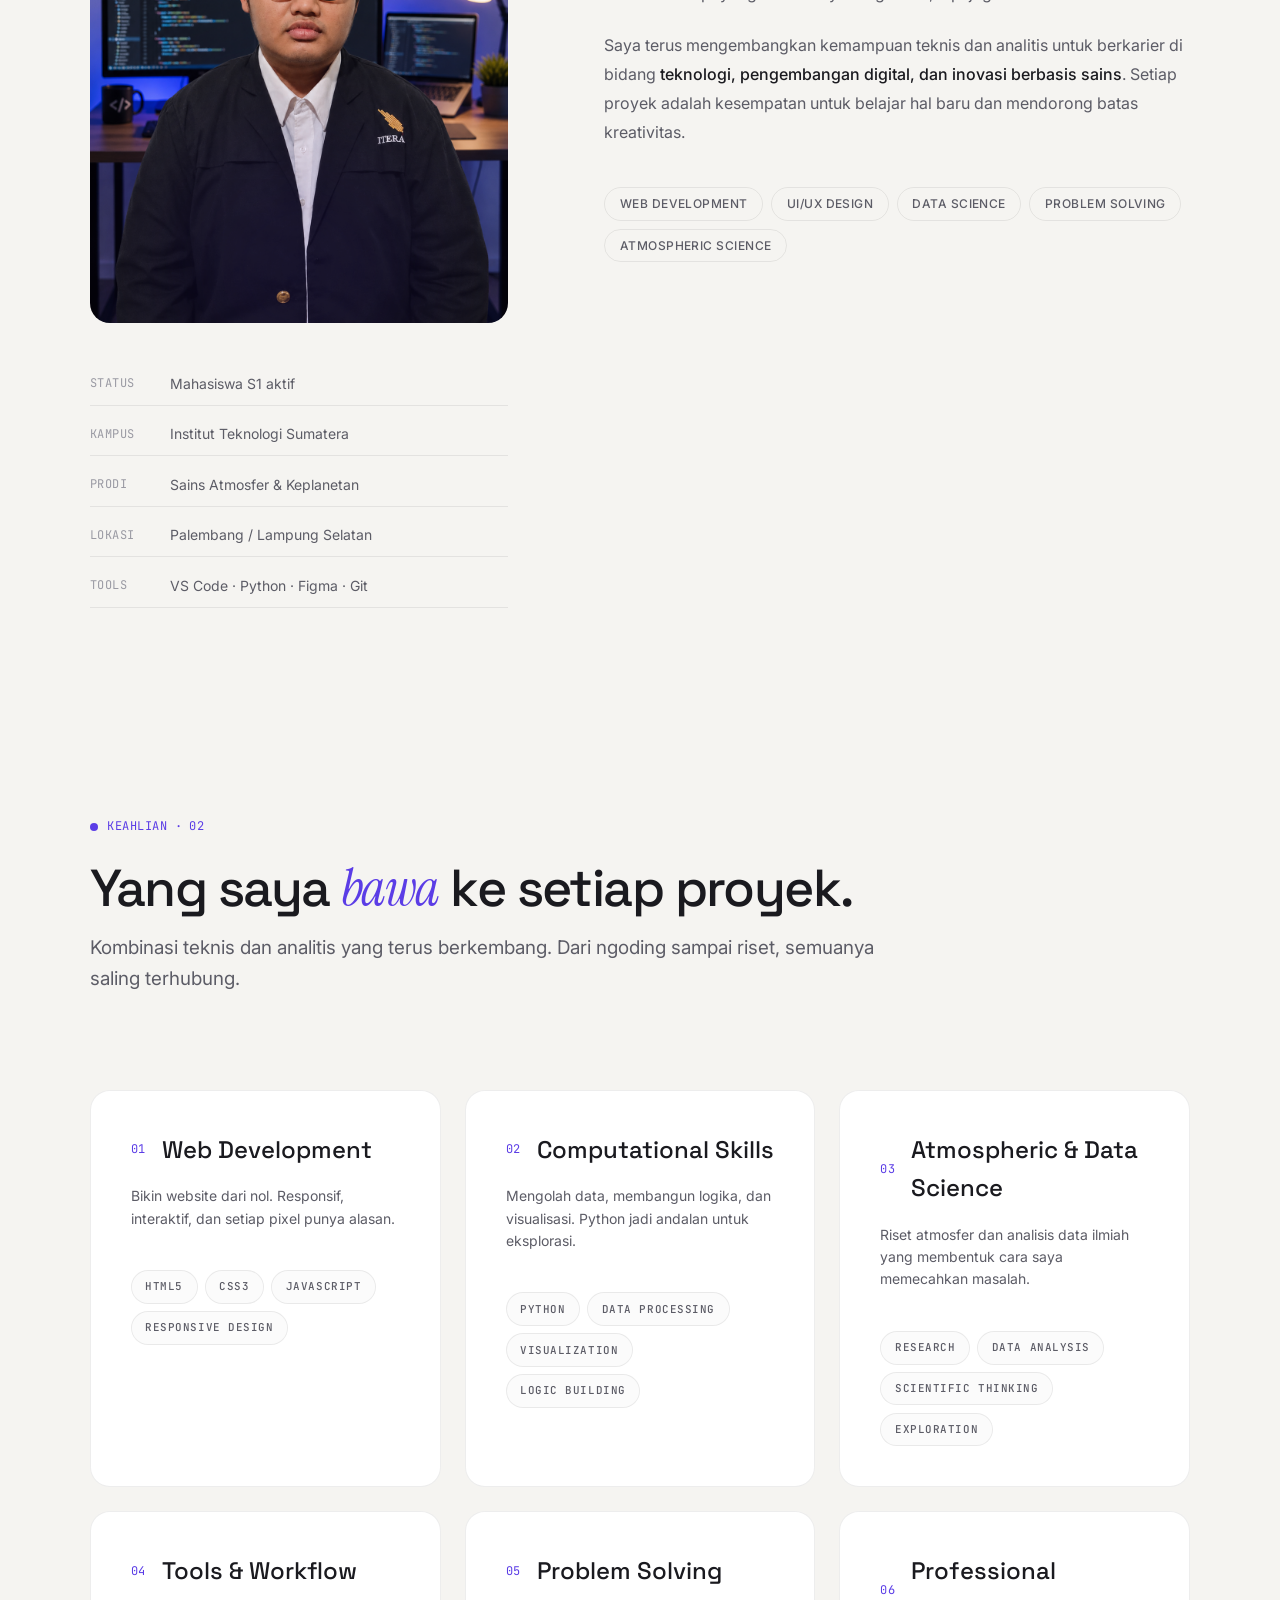
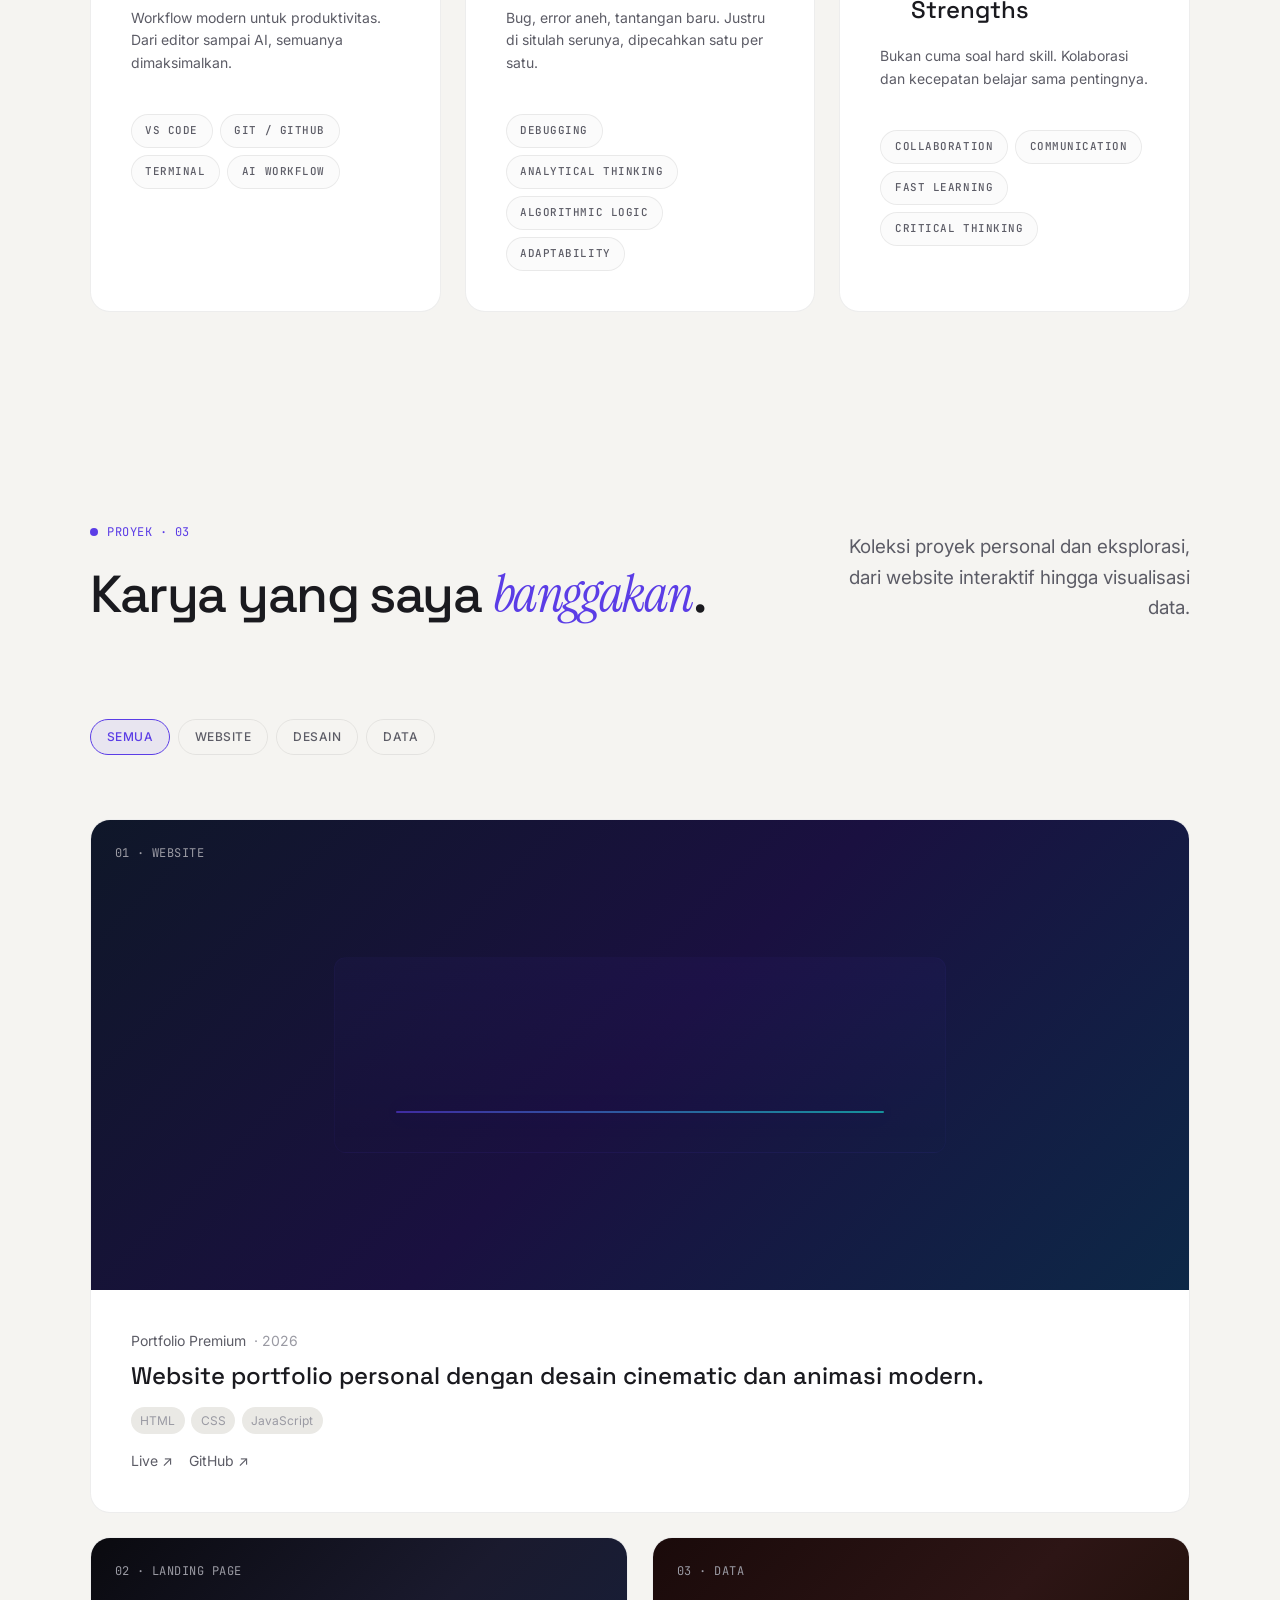
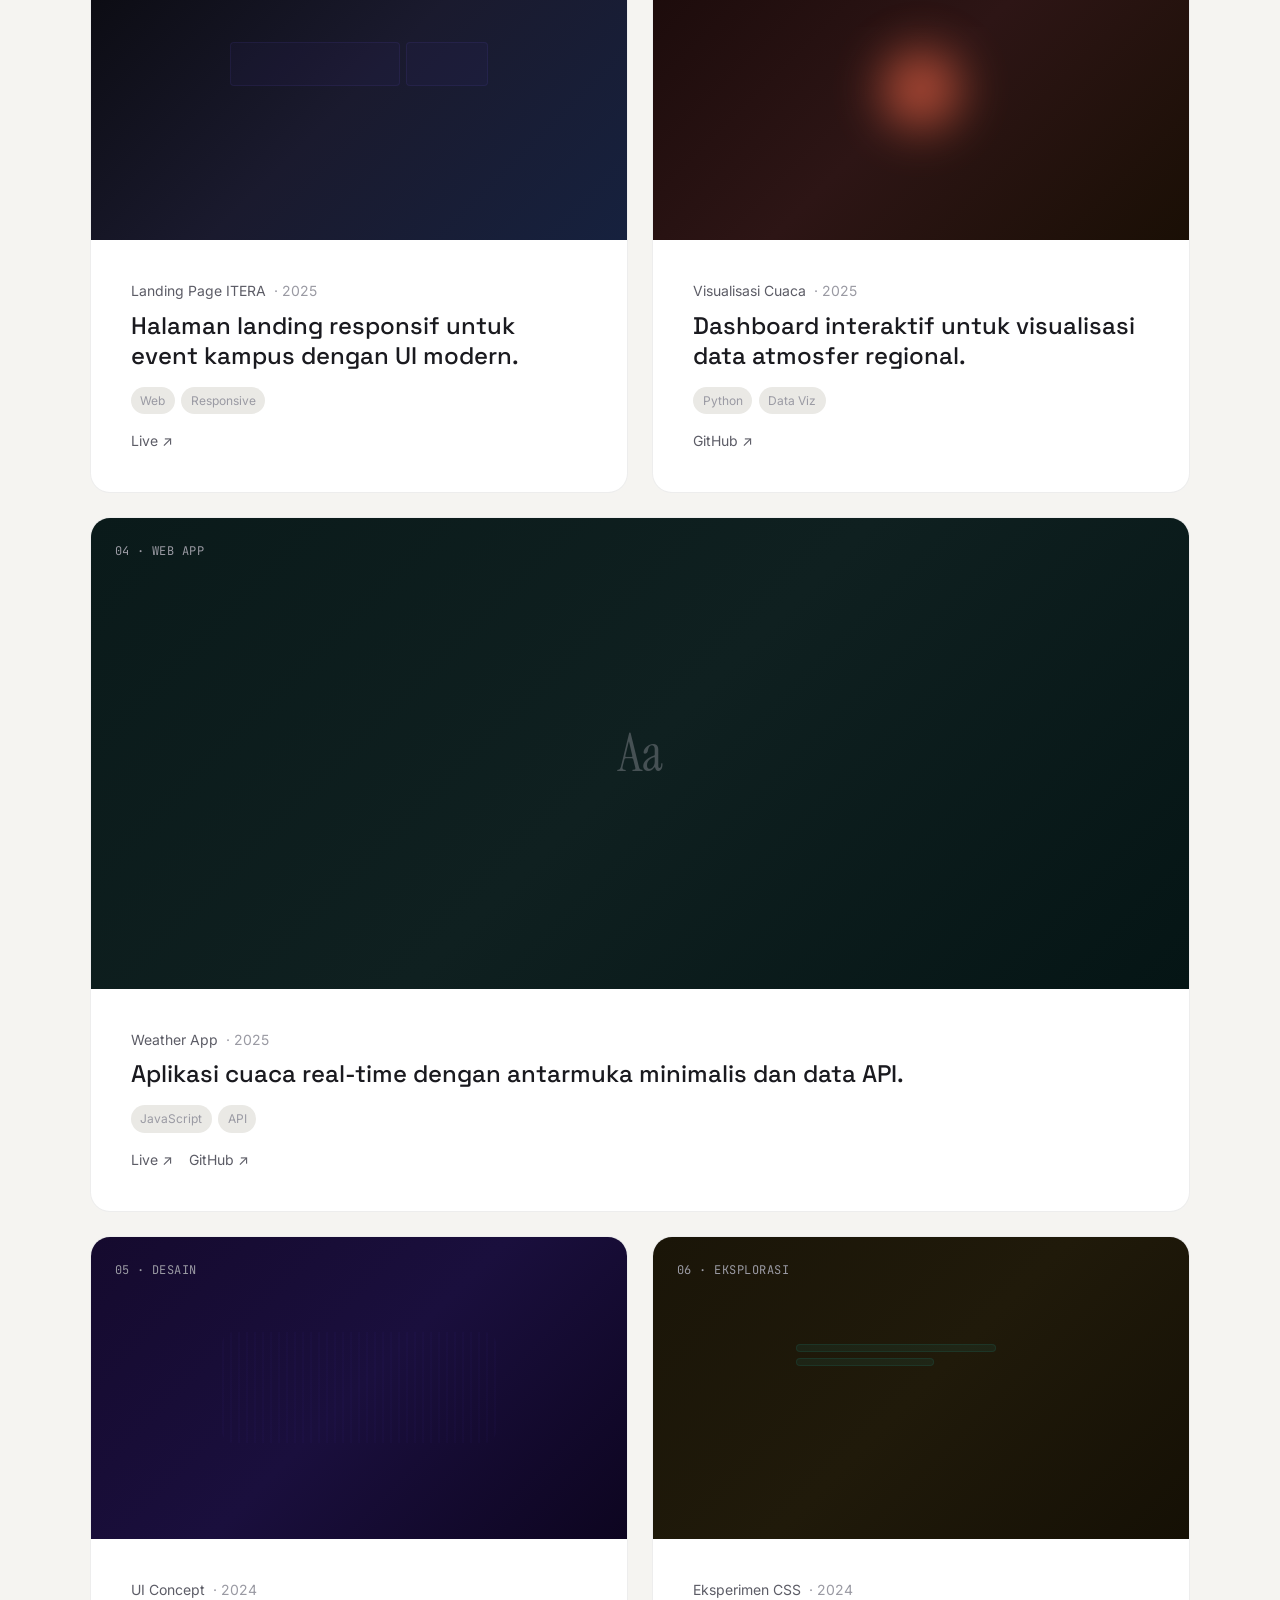
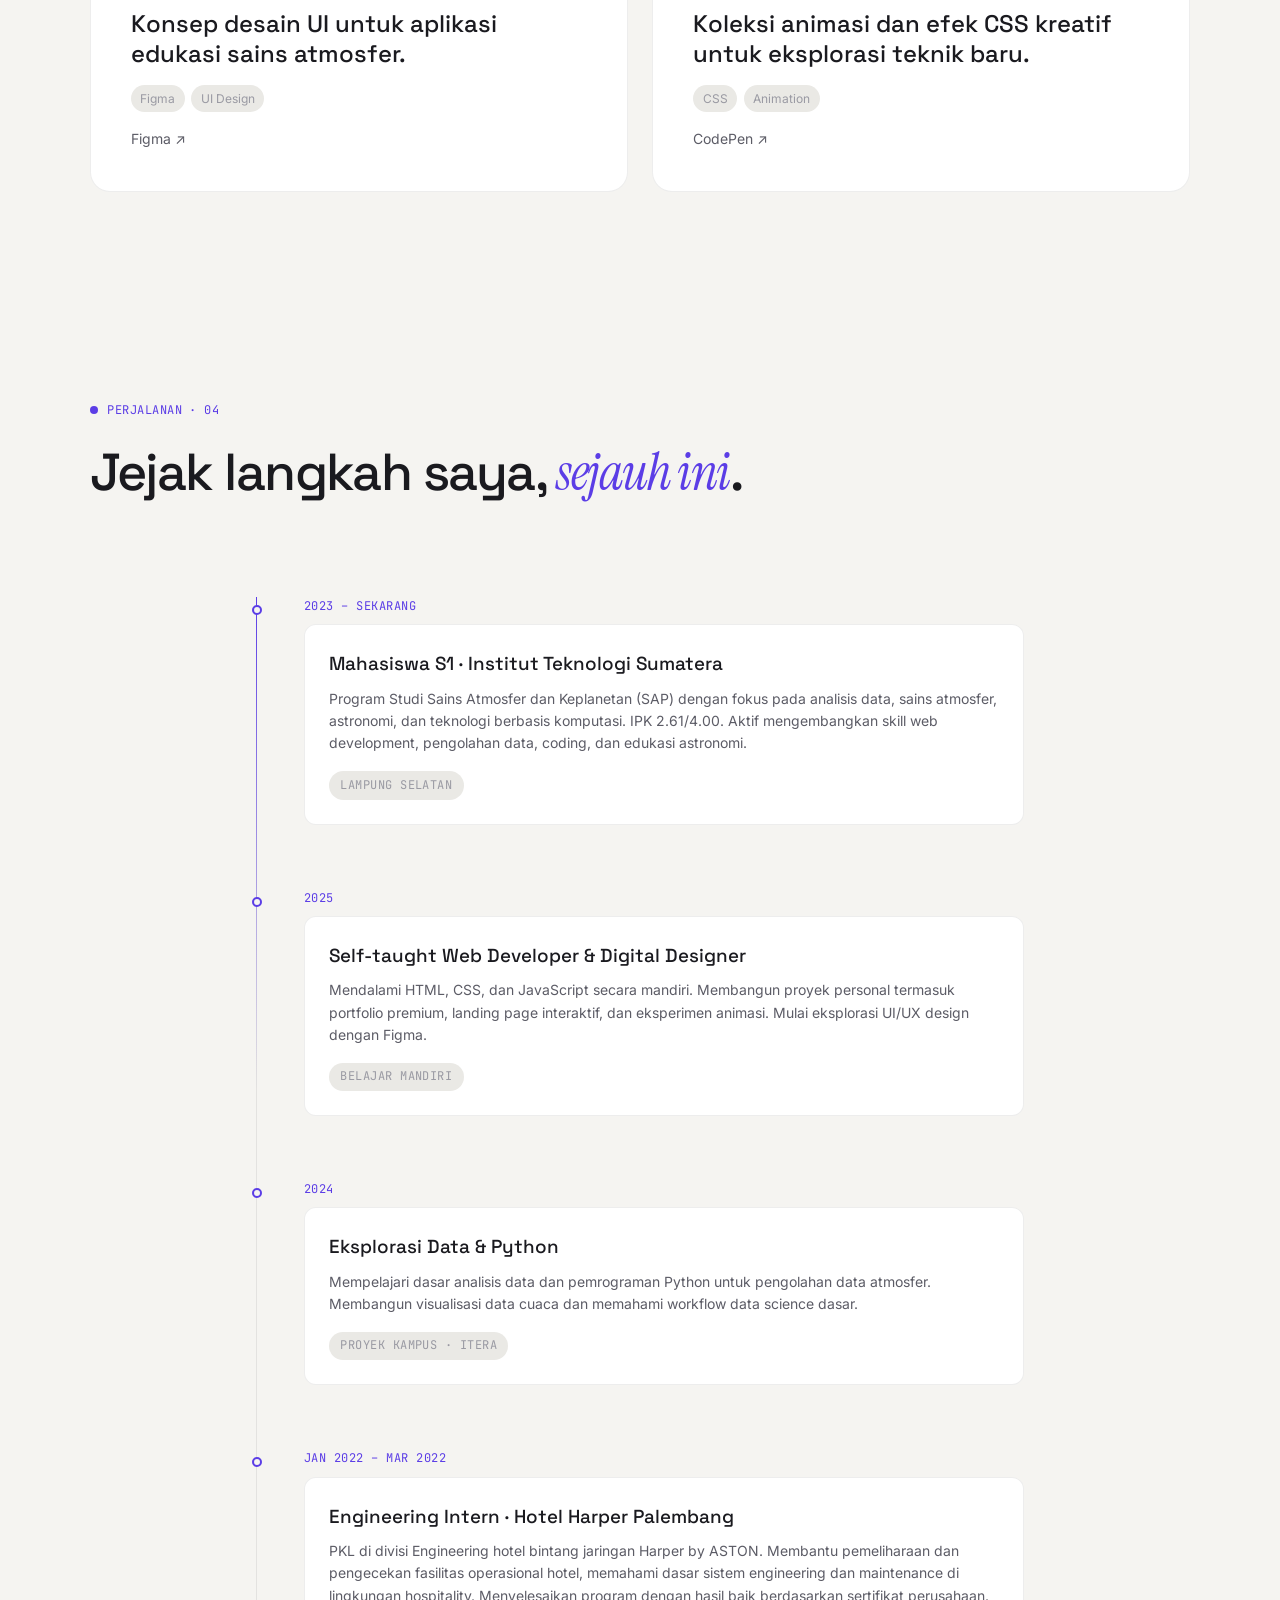
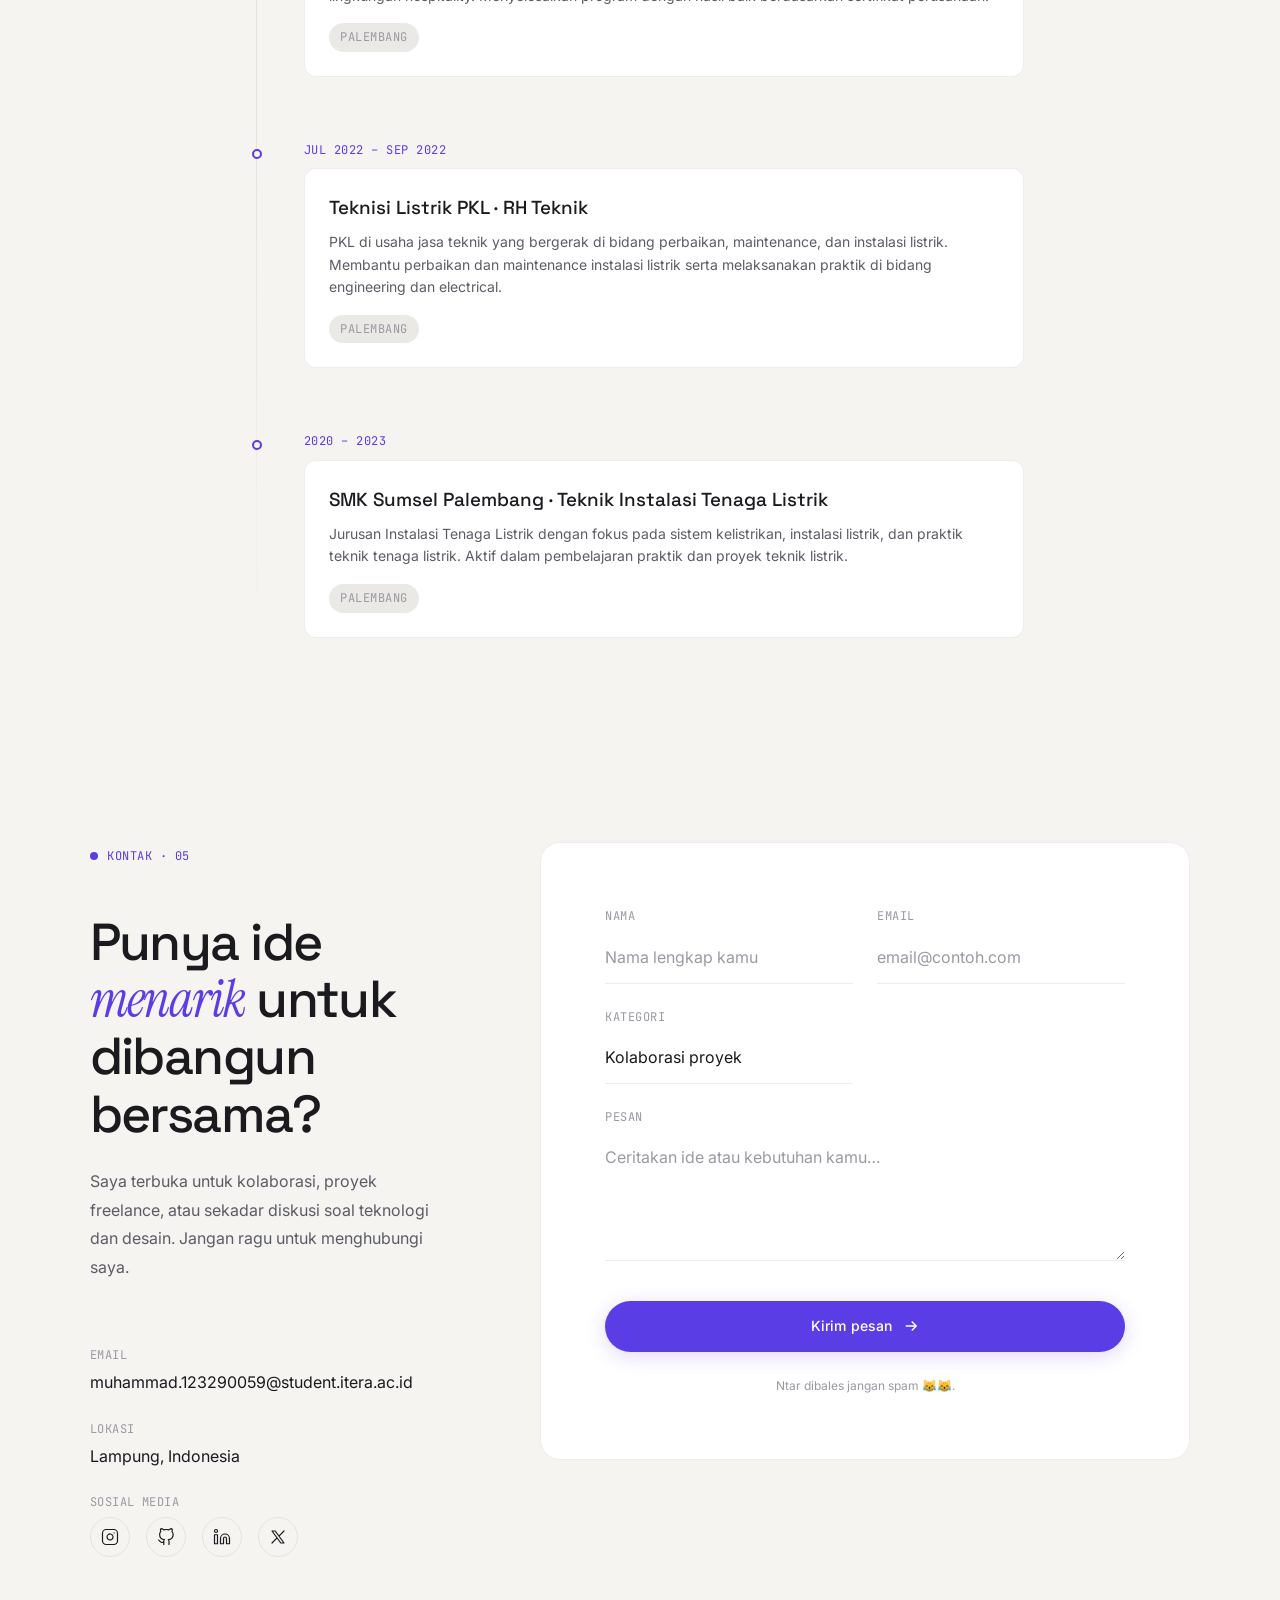
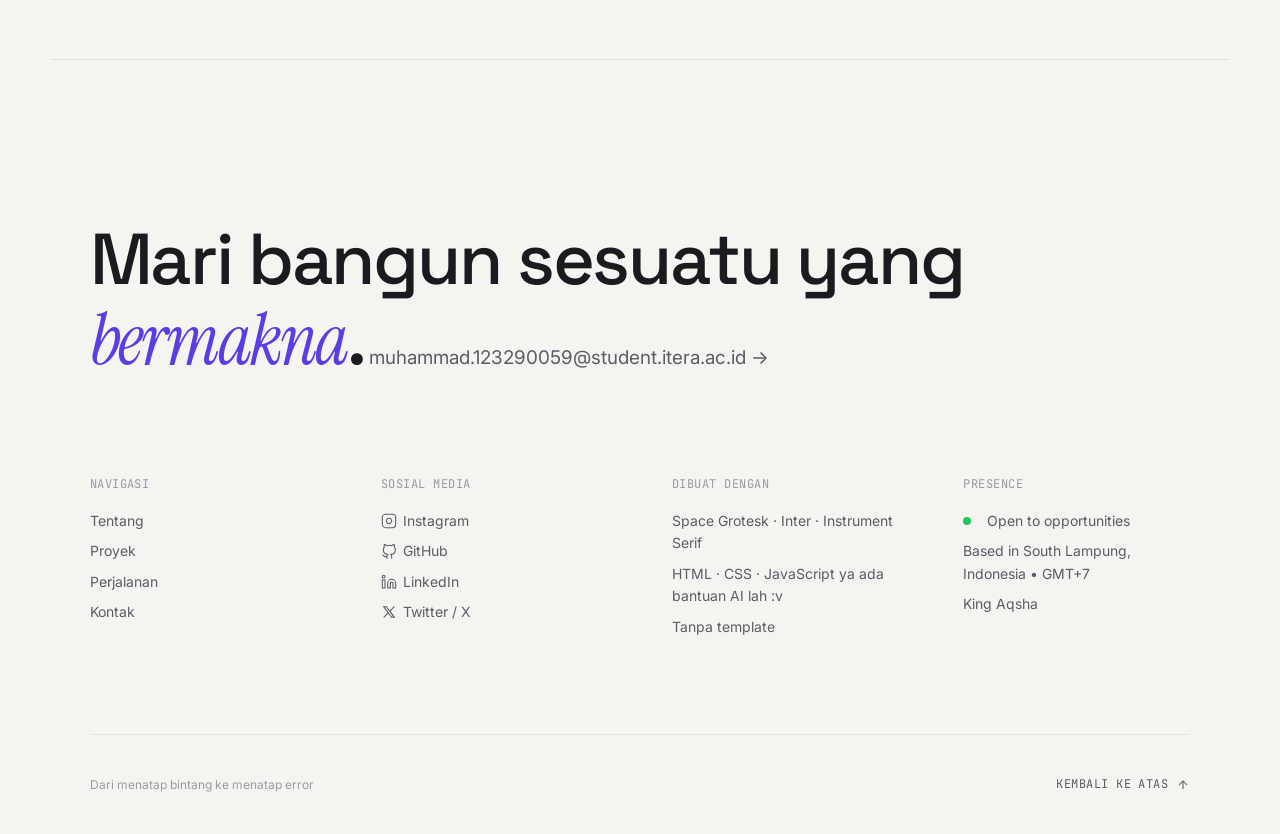
==== commit 9f33fb72: "update portfolio" ====
--- a/index.html
+++ b/index.html
@@ -4,7 +4,7 @@
   <meta charset="UTF-8" />
   <meta name="viewport" content="width=device-width, initial-scale=1.0" />
   <meta name="theme-color" content="#06070b" />
-  <meta name="description" content="Aqsha — Mahasiswa Sains Atmosfer & Keplanetan · Web Developer · Desainer Digital" />
+  <meta name="description" content="Aqsha, Mahasiswa Sains Atmosfer & Keplanetan · Web Developer · Desainer Digital" />
 
   <title>Web nya King Aqsha</title>
 
@@ -152,19 +152,13 @@
           </a>
         </div>
 
-        <div class="hero__meta">
-          <div class="hero__meta-item">
-            <span class="num" data-count="1">0</span>
-            <span class="lbl">Proyek selesai</span>
-          </div>
-          <div class="hero__meta-item">
-            <span class="num" data-count="2">0</span>
-            <span class="lbl">Tahun belajar</span>
-          </div>
-          <div class="hero__meta-item">
-            <span class="num" data-count="5">0</span>
-            <span class="lbl">Teknologi dikuasai</span>
-          </div>
+        <div class="hero__statement">
+          <div class="hero__statement-line"></div>
+          <blockquote>
+            <span class="italic">"Saya percaya teknologi terbaik</span>
+            <span>adalah yang terasa natural,</span>
+            <span>elegan di mata, dan bermakna di baliknya."</span>
+          </blockquote>
         </div>
       </div>
 
@@ -218,13 +212,13 @@
 
         <div class="about__copy" data-reveal>
           <p class="about__lead">
-            Saya membangun pengalaman digital yang elegan, interaktif, dan berorientasi pada pengguna
-            — menggabungkan logika sains dengan kreativitas desain.
+            Saya membangun pengalaman digital yang elegan, interaktif, dan berorientasi pada pengguna.
+            Menggabungkan logika sains dengan kreativitas desain.
           </p>
           <p>
             Sebagai mahasiswa Sains Atmosfer & Keplanetan, saya memiliki fondasi kuat dalam
-            <em>analisis data dan pemikiran ilmiah</em>. Namun passion saya juga mengalir ke dunia
-            pengembangan web — membangun website modern dengan HTML, CSS, dan JavaScript yang tidak
+            <em>analisis data dan pemikiran ilmiah</em>. Di sisi lain, passion saya juga mengalir ke dunia
+            pengembangan web, membangun website modern dengan HTML, CSS, dan JavaScript yang tidak
             hanya fungsional, tapi juga memukau secara visual.
           </p>
           <p>
@@ -249,7 +243,7 @@
       <div class="section__head" data-reveal>
         <span class="section__kicker"><i></i>Keahlian · 02</span>
         <h2 class="section__title">Yang saya <em>bawa</em> ke setiap proyek.</h2>
-        <p class="section__sub">Kombinasi teknis dan analitis yang terus berkembang — dari ngoding sampai riset, semua saling nyambung.</p>
+        <p class="section__sub">Kombinasi teknis dan analitis yang terus berkembang. Dari ngoding sampai riset, semuanya saling terhubung.</p>
       </div>
 
       <div class="skills__grid">
@@ -258,12 +252,12 @@
             <span class="skill-card__num">01</span>
             <h3>Web Development</h3>
           </header>
-          <p>Bikin website dari nol, responsif, interaktif, dan nggak asal jadi. Setiap pixel punya alasan.</p>
-          <ul class="skill-card__bars">
-            <li><span>HTML5</span><b data-progress="90"><i></i></b></li>
-            <li><span>CSS3</span><b data-progress="88"><i></i></b></li>
-            <li><span>JavaScript</span><b data-progress="80"><i></i></b></li>
-            <li><span>Responsive</span><b data-progress="85"><i></i></b></li>
+          <p>Bikin website dari nol. Responsif, interaktif, dan setiap pixel punya alasan.</p>
+          <ul class="skill-tags">
+            <li>HTML5</li>
+            <li>CSS3</li>
+            <li>JavaScript</li>
+            <li>Responsive Design</li>
           </ul>
           <div class="skill-card__shine" aria-hidden="true"></div>
         </article>
@@ -273,12 +267,12 @@
             <span class="skill-card__num">02</span>
             <h3>Computational Skills</h3>
           </header>
-          <p>Ngolah data, bangun logika, dan visualisasi , Python jadi senjata utama buat eksplorasi.</p>
-          <ul class="skill-card__bars">
-            <li><span>Python</span><b data-progress="78"><i></i></b></li>
-            <li><span>Data Processing</span><b data-progress="74"><i></i></b></li>
-            <li><span>Visualization</span><b data-progress="72"><i></i></b></li>
-            <li><span>Logic Building</span><b data-progress="80"><i></i></b></li>
+          <p>Mengolah data, membangun logika, dan visualisasi. Python jadi andalan untuk eksplorasi.</p>
+          <ul class="skill-tags">
+            <li>Python</li>
+            <li>Data Processing</li>
+            <li>Visualization</li>
+            <li>Logic Building</li>
           </ul>
           <div class="skill-card__shine" aria-hidden="true"></div>
         </article>
@@ -288,12 +282,12 @@
             <span class="skill-card__num">03</span>
             <h3>Atmospheric & Data Science</h3>
           </header>
-          <p>Riset atmosfer, analisis data ilmiah, dan cara berpikir saintifik yang ngebentuk cara gw problem-solve.</p>
-          <ul class="skill-card__bars">
-            <li><span>Research</span><b data-progress="76"><i></i></b></li>
-            <li><span>Data Analysis</span><b data-progress="74"><i></i></b></li>
-            <li><span>Scientific Think</span><b data-progress="80"><i></i></b></li>
-            <li><span>Exploration</span><b data-progress="82"><i></i></b></li>
+          <p>Riset atmosfer dan analisis data ilmiah yang membentuk cara saya memecahkan masalah.</p>
+          <ul class="skill-tags">
+            <li>Research</li>
+            <li>Data Analysis</li>
+            <li>Scientific Thinking</li>
+            <li>Exploration</li>
           </ul>
           <div class="skill-card__shine" aria-hidden="true"></div>
         </article>
@@ -303,12 +297,12 @@
             <span class="skill-card__num">04</span>
             <h3>Tools & Workflow</h3>
           </header>
-          <p>Workflow modern biar kerja lebih efisien, dari editor sampai AI, semua dimaksimalin.</p>
-          <ul class="skill-card__bars">
-            <li><span>VS Code</span><b data-progress="90"><i></i></b></li>
-            <li><span>Git / GitHub</span><b data-progress="78"><i></i></b></li>
-            <li><span>Terminal</span><b data-progress="72"><i></i></b></li>
-            <li><span>AI Workflow</span><b data-progress="82"><i></i></b></li>
+          <p>Workflow modern untuk produktivitas. Dari editor sampai AI, semuanya dimaksimalkan.</p>
+          <ul class="skill-tags">
+            <li>VS Code</li>
+            <li>Git / GitHub</li>
+            <li>Terminal</li>
+            <li>AI Workflow</li>
           </ul>
           <div class="skill-card__shine" aria-hidden="true"></div>
         </article>
@@ -318,12 +312,12 @@
             <span class="skill-card__num">05</span>
             <h3>Problem Solving</h3>
           </header>
-          <p>Ketemu bug? Error aneh? Tantangan baru? Justru itu yang bikin seru , pecahin satu per satu tentunya pake ai wkwkw</p>
-          <ul class="skill-card__bars">
-            <li><span>Debugging</span><b data-progress="80"><i></i></b></li>
-            <li><span>Analytical</span><b data-progress="82"><i></i></b></li>
-            <li><span>Algorithmic</span><b data-progress="74"><i></i></b></li>
-            <li><span>Adaptability</span><b data-progress="88"><i></i></b></li>
+          <p>Bug, error aneh, tantangan baru. Justru di situlah serunya, dipecahkan satu per satu.</p>
+          <ul class="skill-tags">
+            <li>Debugging</li>
+            <li>Analytical Thinking</li>
+            <li>Algorithmic Logic</li>
+            <li>Adaptability</li>
           </ul>
           <div class="skill-card__shine" aria-hidden="true"></div>
         </article>
@@ -333,12 +327,12 @@
             <span class="skill-card__num">06</span>
             <h3>Professional Strengths</h3>
           </header>
-          <p>Bukan cuma soal hard skill, kolaborasi, komunikasi, dan kecepatan belajar itu game changer.</p>
-          <ul class="skill-card__bars">
-            <li><span>Collaboration</span><b data-progress="86"><i></i></b></li>
-            <li><span>Communication</span><b data-progress="84"><i></i></b></li>
-            <li><span>Fast Learning</span><b data-progress="90"><i></i></b></li>
-            <li><span>Critical Think</span><b data-progress="82"><i></i></b></li>
+          <p>Bukan cuma soal hard skill. Kolaborasi dan kecepatan belajar sama pentingnya.</p>
+          <ul class="skill-tags">
+            <li>Collaboration</li>
+            <li>Communication</li>
+            <li>Fast Learning</li>
+            <li>Critical Thinking</li>
           </ul>
           <div class="skill-card__shine" aria-hidden="true"></div>
         </article>
@@ -353,7 +347,7 @@
           <h2 class="section__title">Karya yang saya <em>banggakan</em>.</h2>
         </div>
         <p class="section__sub">
-          Koleksi proyek personal dan eksplorasi — dari website interaktif hingga visualisasi data.
+          Koleksi proyek personal dan eksplorasi, dari website interaktif hingga visualisasi data.
         </p>
       </div>
 
@@ -505,7 +499,7 @@
 
       <ol class="timeline">
         <li class="timeline__item" data-reveal>
-          <div class="timeline__year">2023 — Sekarang</div>
+          <div class="timeline__year">2023 – Sekarang</div>
           <div class="timeline__card">
             <h4>Mahasiswa S1 · Institut Teknologi Sumatera</h4>
             <p>
@@ -543,7 +537,7 @@
         </li>
 
         <li class="timeline__item" data-reveal>
-          <div class="timeline__year">Jan 2022 — Mar 2022</div>
+          <div class="timeline__year">Jan 2022 – Mar 2022</div>
           <div class="timeline__card">
             <h4>Engineering Intern · Hotel Harper Palembang</h4>
             <p>
@@ -557,7 +551,7 @@
         </li>
 
         <li class="timeline__item" data-reveal>
-          <div class="timeline__year">Jul 2022 — Sep 2022</div>
+          <div class="timeline__year">Jul 2022 – Sep 2022</div>
           <div class="timeline__card">
             <h4>Teknisi Listrik PKL · RH Teknik</h4>
             <p>
@@ -570,7 +564,7 @@
         </li>
 
         <li class="timeline__item" data-reveal>
-          <div class="timeline__year">2020 — 2023</div>
+          <div class="timeline__year">2020 – 2023</div>
           <div class="timeline__card">
             <h4>SMK Sumsel Palembang · Teknik Instalasi Tenaga Listrik</h4>
             <p>
--- a/css/main.css
+++ b/css/main.css
@@ -141,9 +141,22 @@
   font-size: var(--fs-sm);
   font-weight: 500;
   letter-spacing: 0.01em;
-  transition: all var(--dur-base) var(--ease-out);
+  transition: transform 0.35s var(--ease-out),
+              background 0.35s var(--ease-out),
+              box-shadow 0.35s var(--ease-out),
+              border-color 0.35s var(--ease-out),
+              color 0.35s var(--ease-out);
   position: relative;
   overflow: hidden;
+}
+
+.btn span {
+  transition: transform 0.35s var(--ease-out);
+  position: relative;
+  z-index: 1;
+  display: inline-flex;
+  align-items: center;
+  gap: 0.5rem;
 }
 
 .btn svg {
--- a/css/hero.css
+++ b/css/hero.css
@@ -12,14 +12,15 @@
   overflow: hidden;
 }
 
-/* Particle canvas */
+/* Aurora canvas */
 .hero__canvas {
   position: absolute;
   inset: 0;
   width: 100%;
   height: 100%;
   pointer-events: none;
-  opacity: 0.5;
+  opacity: 0.9;
+  filter: blur(8px);
 }
 
 /* Subtle grid background */
@@ -117,7 +118,47 @@
   animation: fadeUp 0.8s var(--ease-out) 2.8s forwards;
 }
 
-/* Meta counters */
+/* Hero statement quote (replaces counters) */
+.hero__statement {
+  display: flex;
+  align-items: flex-start;
+  gap: var(--space-lg);
+  margin-top: var(--space-3xl);
+  padding-top: var(--space-xl);
+  border-top: 1px solid var(--border);
+  max-width: 38rem;
+  opacity: 0;
+  animation: fadeUp 0.8s var(--ease-out) 3s forwards;
+}
+
+.hero__statement-line {
+  flex-shrink: 0;
+  width: 2px;
+  align-self: stretch;
+  background: linear-gradient(180deg, var(--accent), transparent);
+  margin-top: 6px;
+}
+
+.hero__statement blockquote {
+  font-family: var(--font-serif);
+  font-size: var(--fs-lg);
+  line-height: var(--lh-snug);
+  color: var(--text);
+  font-weight: 400;
+  letter-spacing: -0.005em;
+}
+
+.hero__statement blockquote .italic {
+  display: block;
+  font-style: italic;
+  color: var(--accent);
+}
+
+.hero__statement blockquote span {
+  display: block;
+}
+
+/* Meta counters (kept for compatibility) */
 .hero__meta {
   display: flex;
   gap: var(--space-2xl);
--- a/css/skills.css
+++ b/css/skills.css
@@ -53,7 +53,44 @@
   margin-bottom: var(--space-xl);
 }
 
-/* Progress bars */
+/* Skill tags (replaces progress bars) */
+.skill-tags {
+  display: flex;
+  flex-wrap: wrap;
+  gap: 0.45rem;
+}
+
+.skill-tags li {
+  padding: 0.45rem 0.85rem;
+  border-radius: var(--radius-full);
+  font-family: var(--font-mono);
+  font-size: 0.68rem;
+  font-weight: 500;
+  letter-spacing: 0.05em;
+  text-transform: uppercase;
+  color: var(--text-muted);
+  border: 1px solid var(--border);
+  background: rgba(255, 255, 255, 0.015);
+  transition: all var(--dur-fast) var(--ease-out);
+}
+
+[data-theme="light"] .skill-tags li {
+  background: rgba(0, 0, 0, 0.015);
+}
+
+.skill-card:hover .skill-tags li {
+  border-color: var(--border-hover);
+  color: var(--text);
+}
+
+.skill-tags li:hover {
+  border-color: var(--accent);
+  color: var(--accent);
+  background: var(--accent-soft);
+  transform: translateY(-2px);
+}
+
+/* Progress bars (kept for backwards compatibility) */
 .skill-card__bars {
   display: flex;
   flex-direction: column;
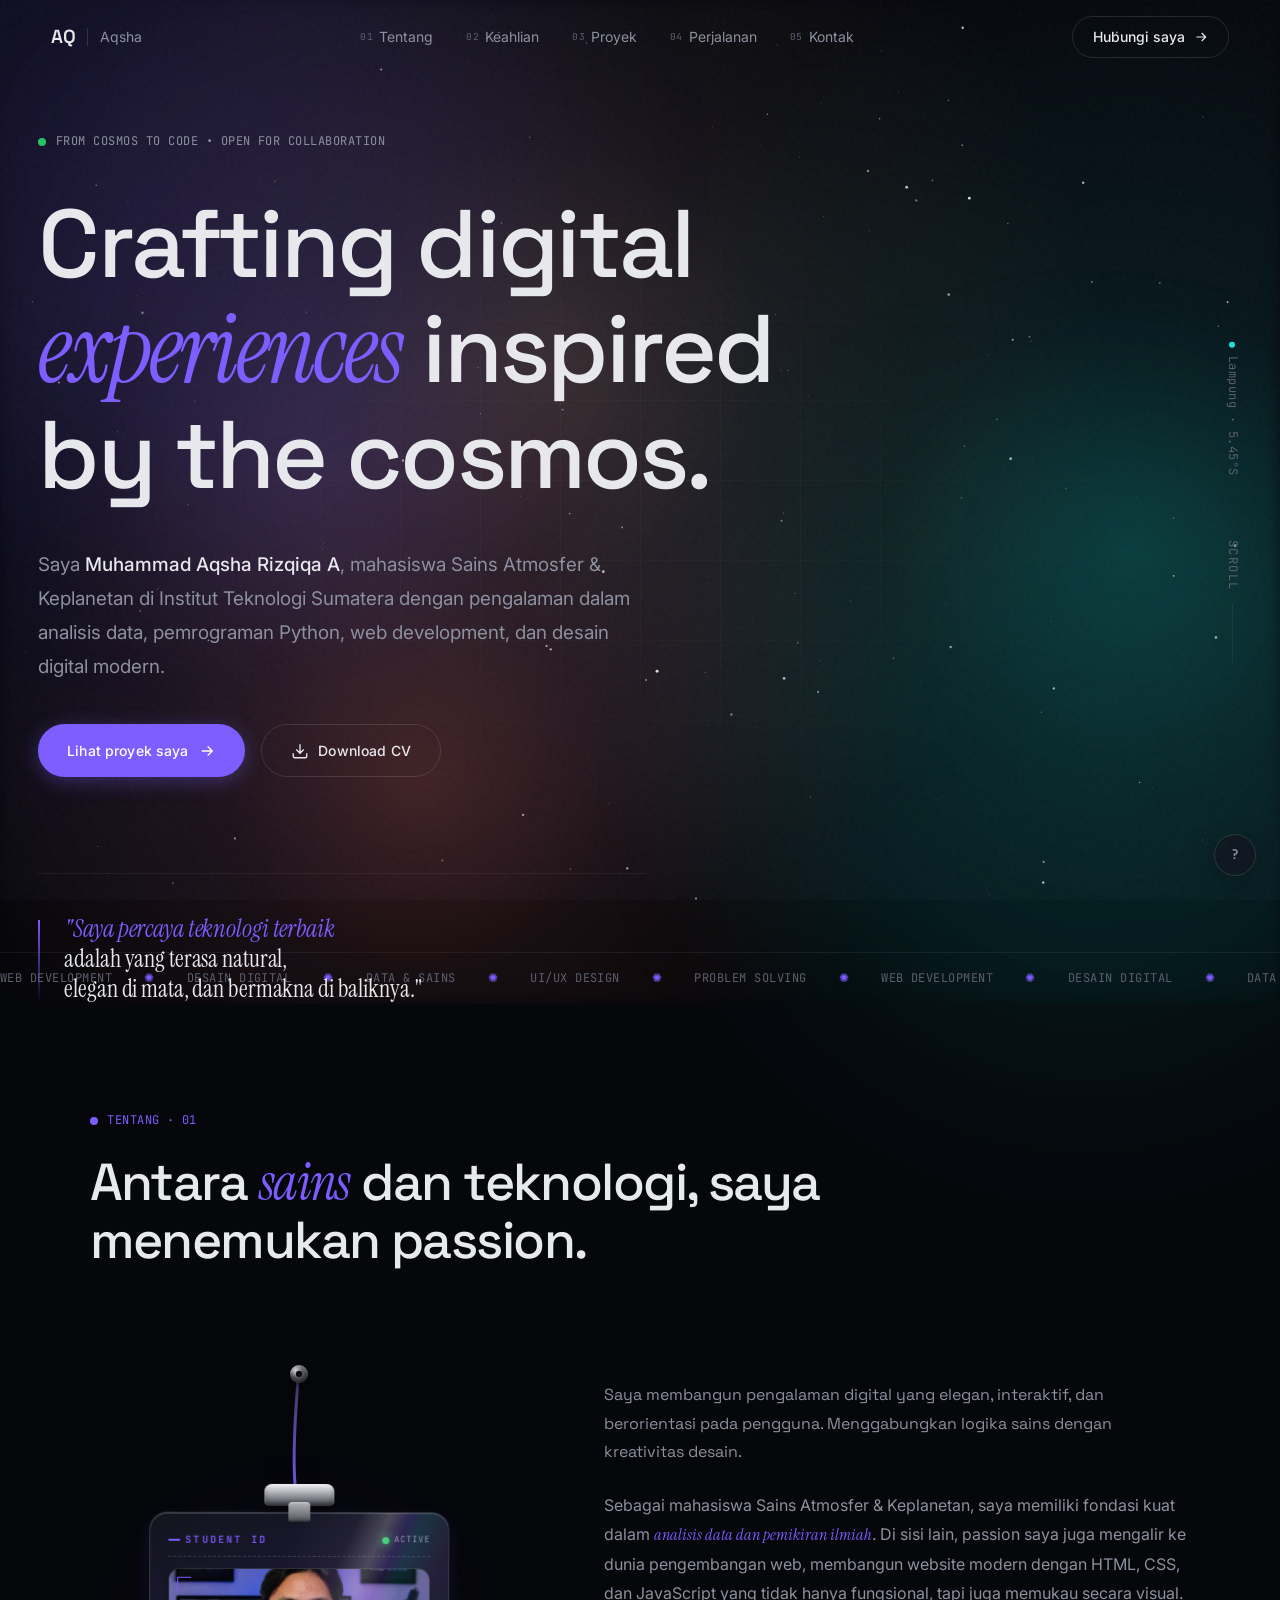
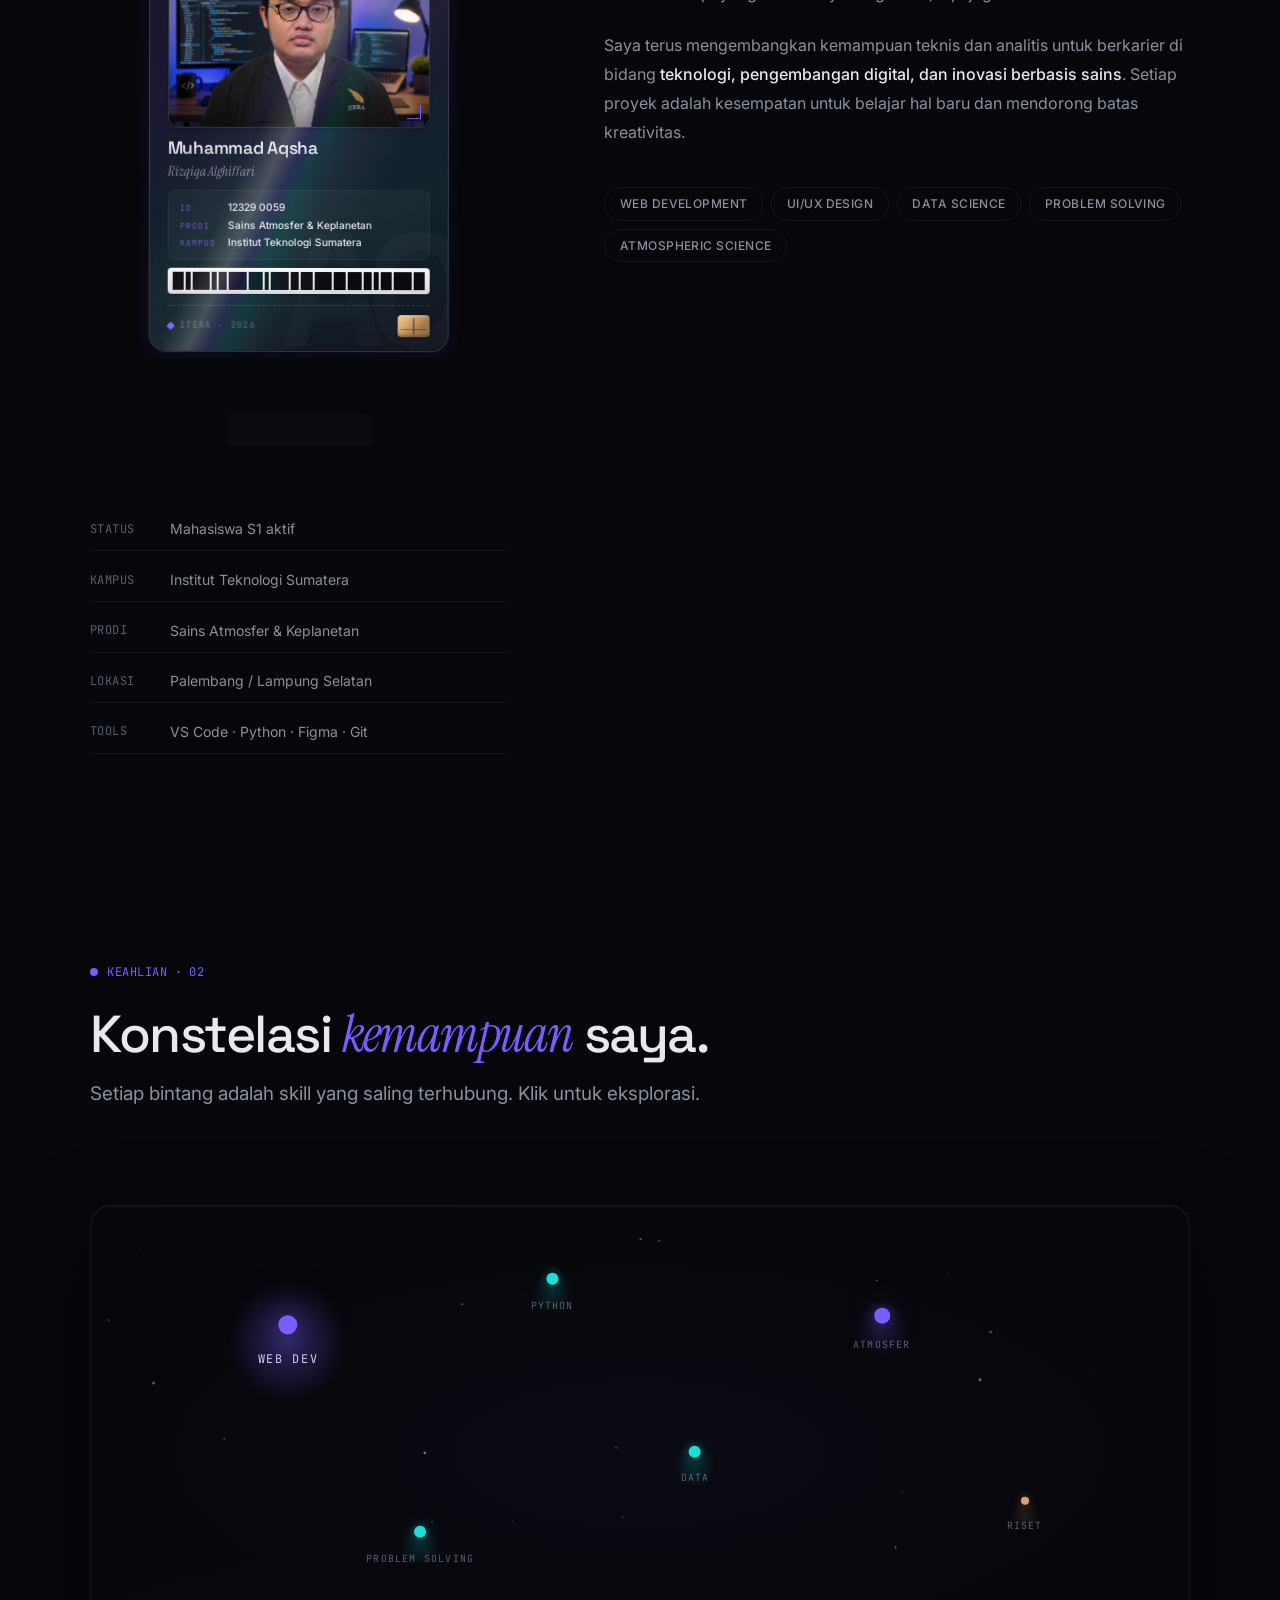
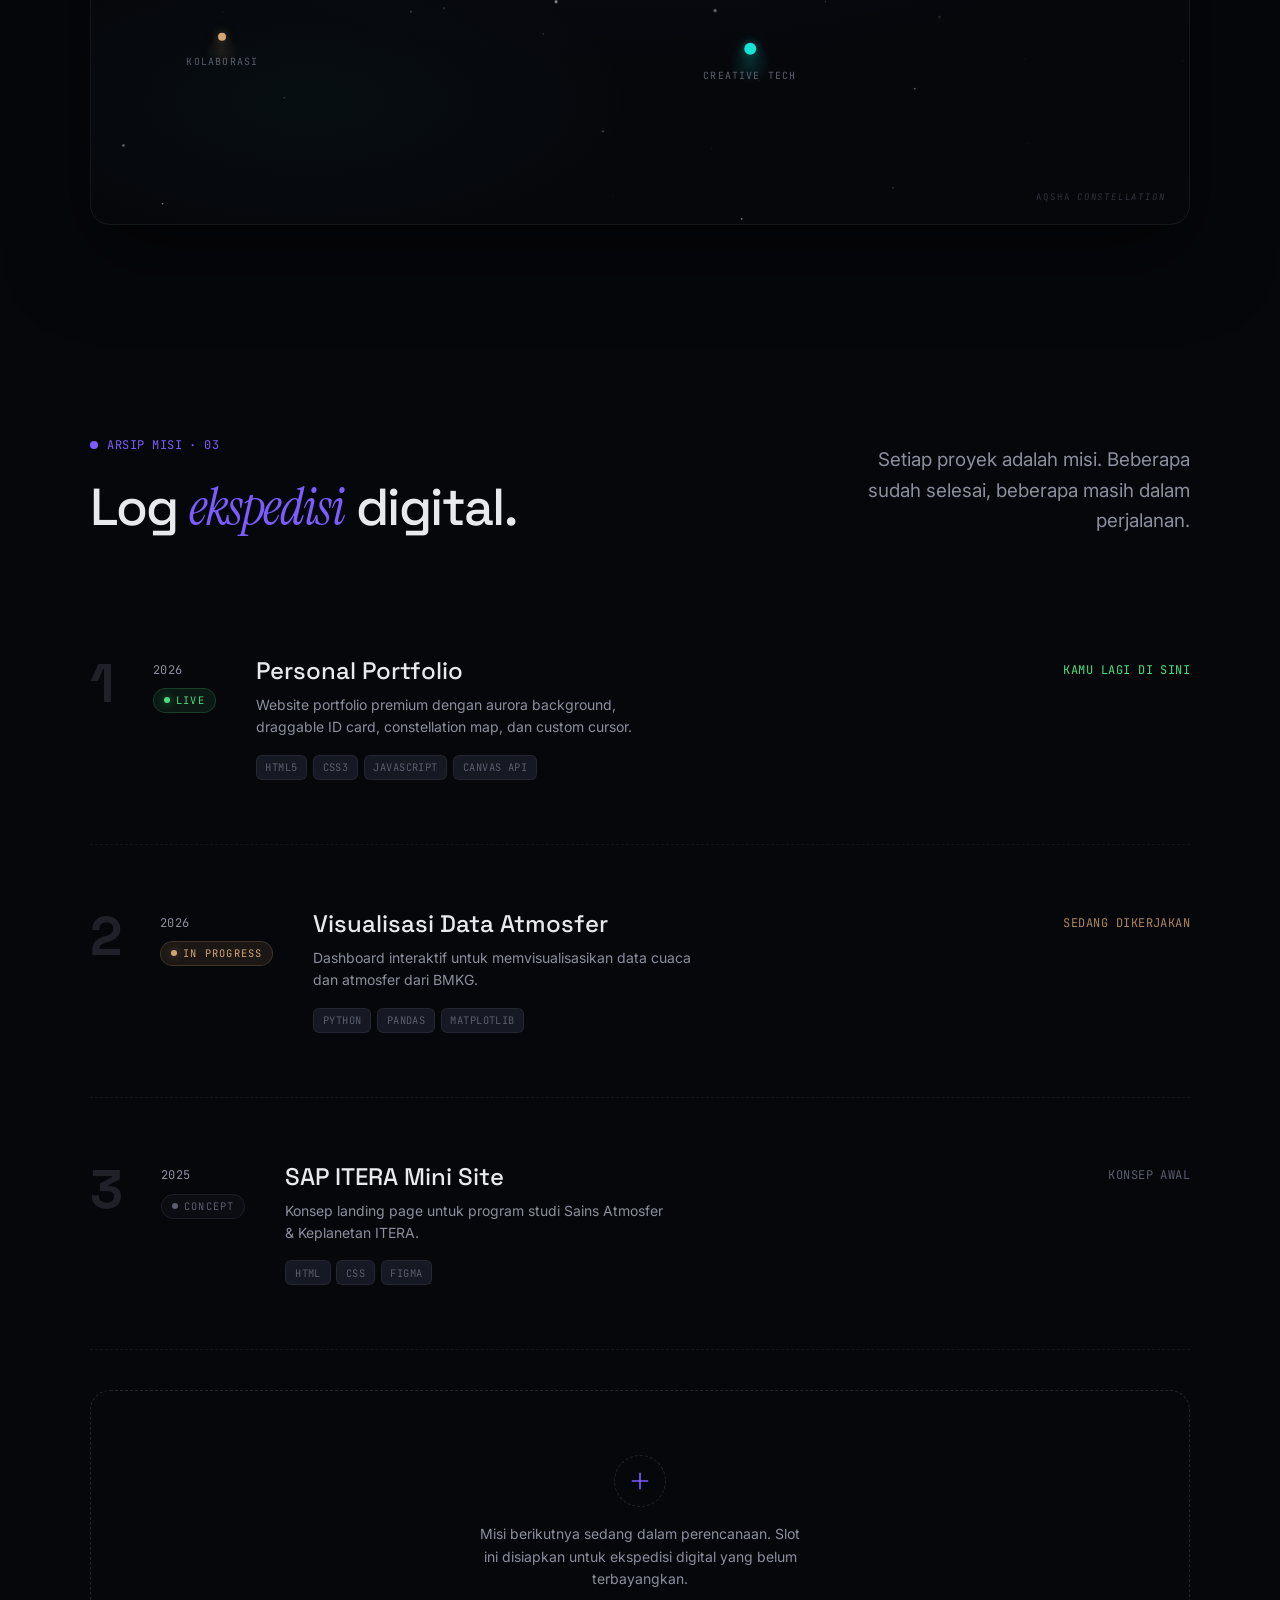
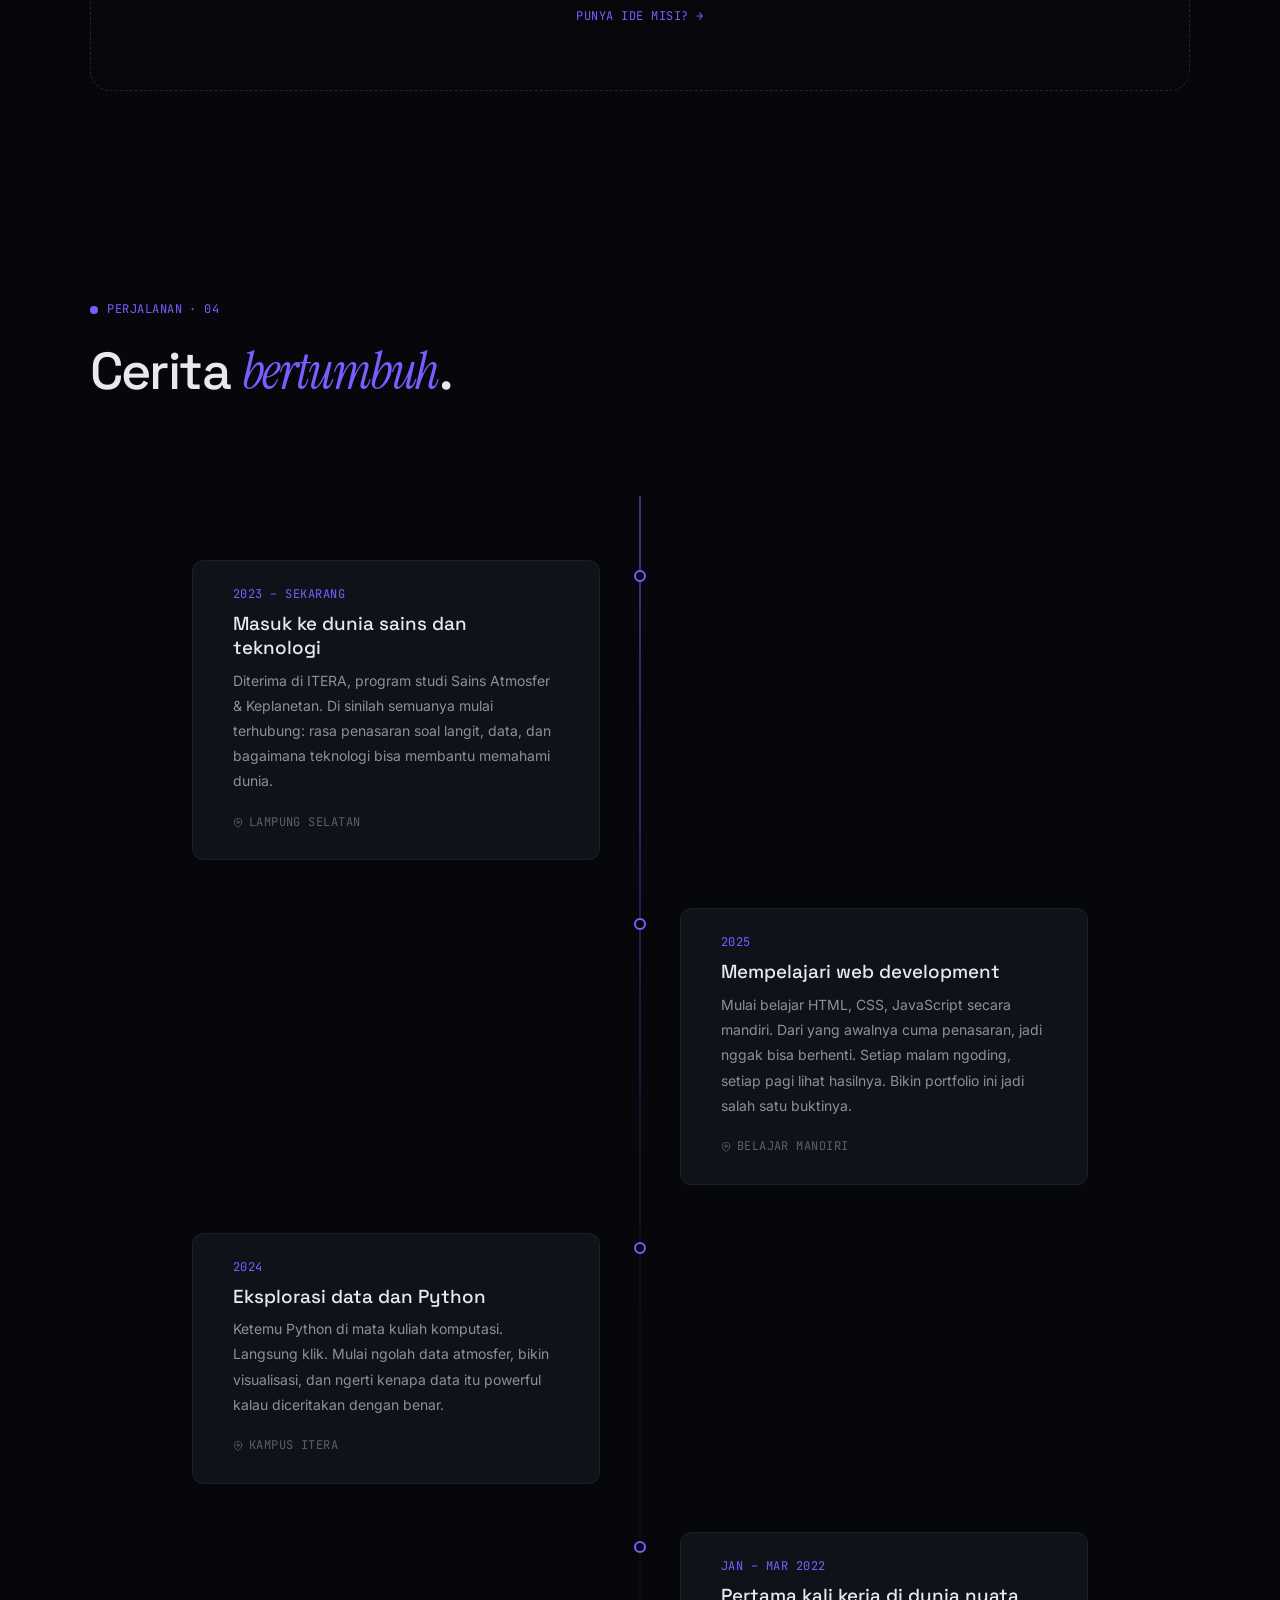
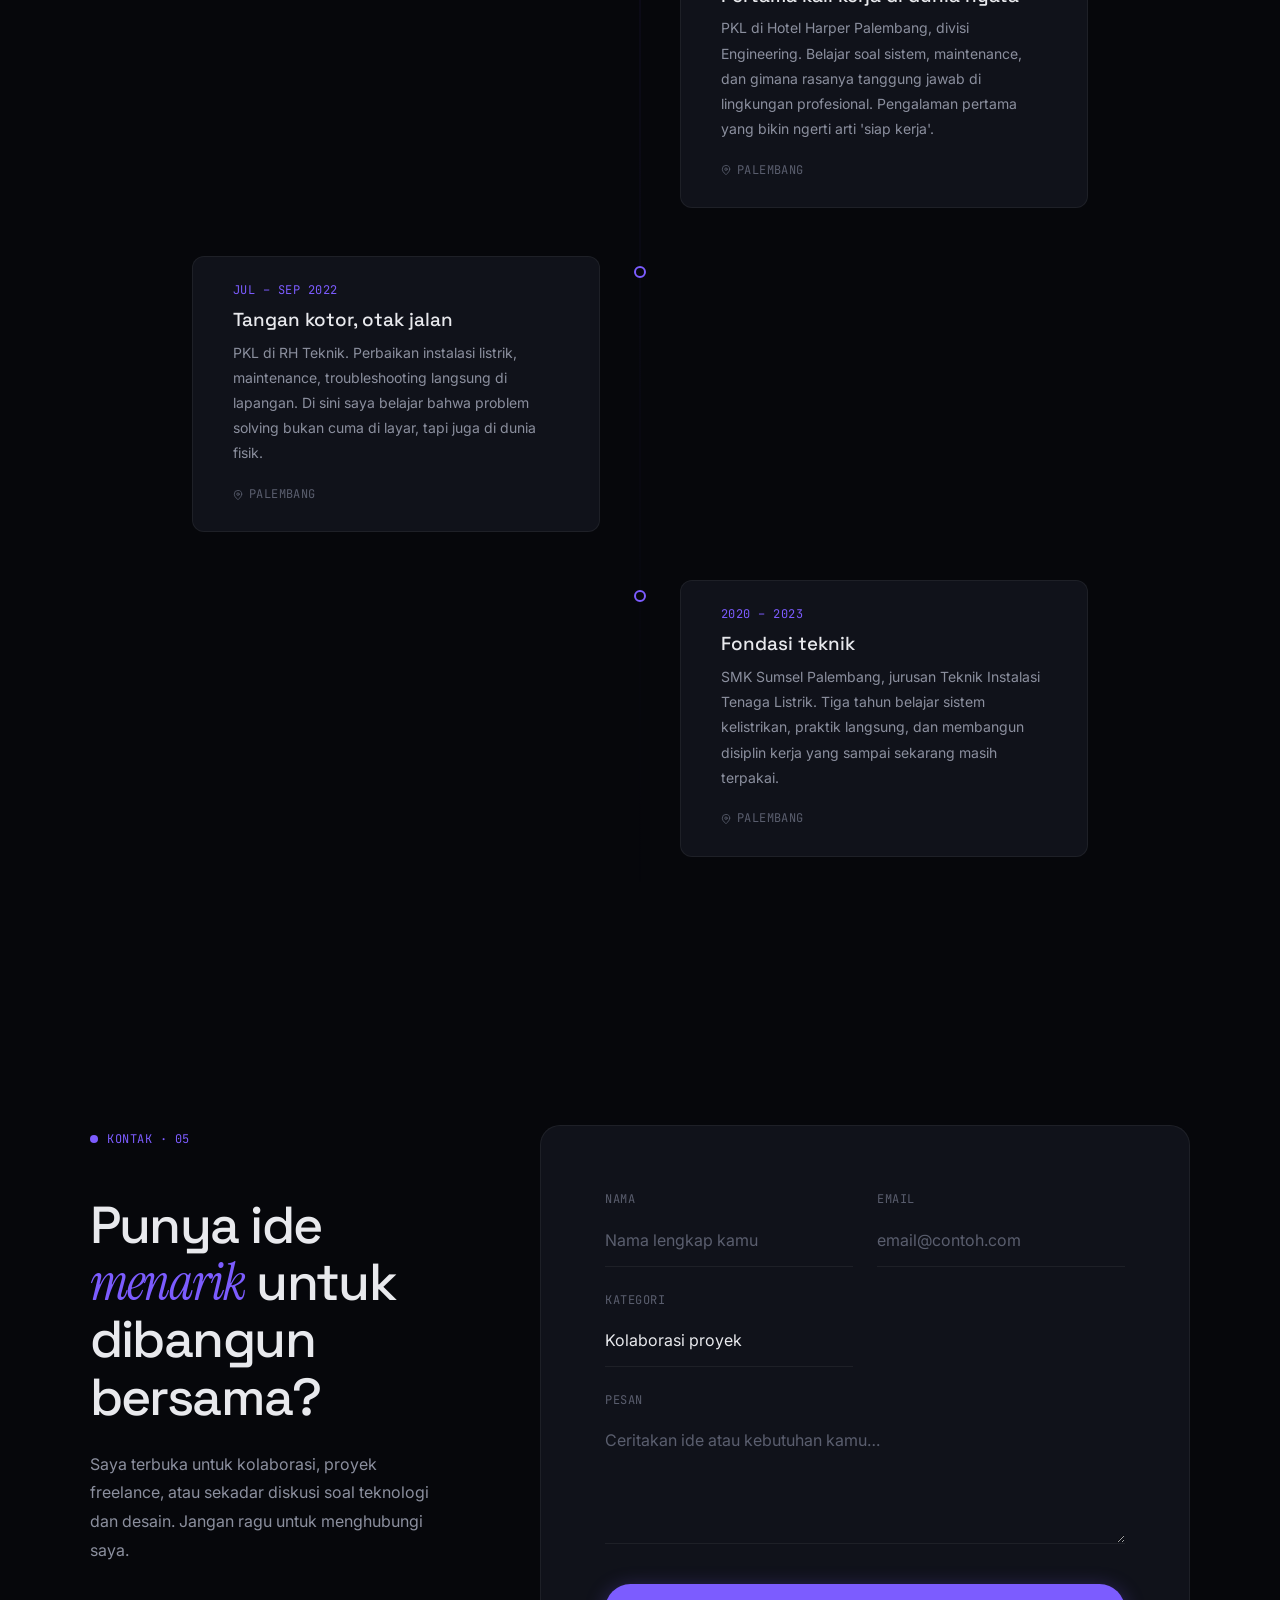
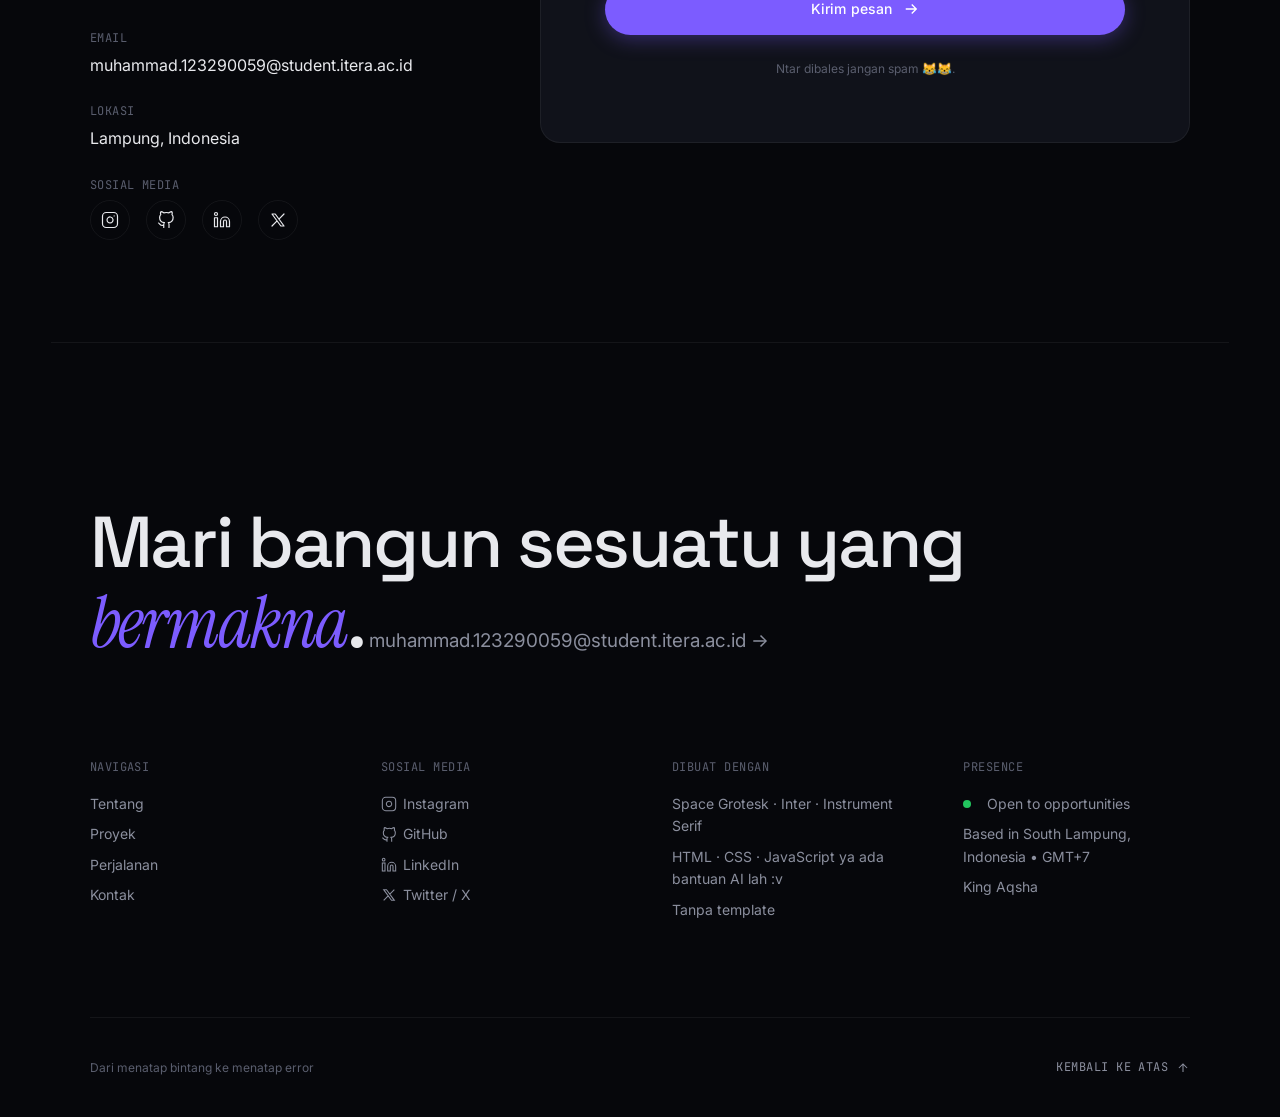
==== commit c3293681: "update portfolio" ====
--- a/index.html
+++ b/index.html
@@ -4,9 +4,34 @@
   <meta charset="UTF-8" />
   <meta name="viewport" content="width=device-width, initial-scale=1.0" />
   <meta name="theme-color" content="#06070b" />
-  <meta name="description" content="Aqsha, Mahasiswa Sains Atmosfer & Keplanetan · Web Developer · Desainer Digital" />
-
-  <title>Web nya King Aqsha</title>
+
+  <!-- Primary SEO -->
+  <title>Muhammad Aqsha Rizqiqa · Web Developer & Data Explorer</title>
+  <meta name="description" content="Muhammad Aqsha Rizqiqa A, mahasiswa Sains Atmosfer & Keplanetan ITERA. Web developer, desainer digital, dan penjelajah data yang membangun pengalaman digital elegan dan bermakna." />
+  <meta name="author" content="Muhammad Aqsha Rizqiqa A" />
+  <meta name="keywords" content="Aqsha, Muhammad Aqsha, ITERA, Sains Atmosfer Keplanetan, Web Developer, Portfolio, Data Science, HTML, CSS, JavaScript, Python" />
+  <link rel="canonical" href="https://aqsha.dev/" />
+
+  <!-- Open Graph / Facebook / WhatsApp -->
+  <meta property="og:type" content="website" />
+  <meta property="og:url" content="https://aqsha.dev/" />
+  <meta property="og:title" content="Muhammad Aqsha Rizqiqa · Web Developer & Data Explorer" />
+  <meta property="og:description" content="Mahasiswa Sains Atmosfer & Keplanetan ITERA yang membangun pengalaman digital elegan dan bermakna." />
+  <meta property="og:image" content="img/og-cover.png" />
+  <meta property="og:image:width" content="1200" />
+  <meta property="og:image:height" content="630" />
+  <meta property="og:site_name" content="Aqsha Portfolio" />
+  <meta property="og:locale" content="id_ID" />
+
+  <!-- Twitter Card -->
+  <meta name="twitter:card" content="summary_large_image" />
+  <meta name="twitter:title" content="Muhammad Aqsha Rizqiqa · Web Developer & Data Explorer" />
+  <meta name="twitter:description" content="Mahasiswa Sains Atmosfer & Keplanetan ITERA yang membangun pengalaman digital elegan dan bermakna." />
+  <meta name="twitter:image" content="img/og-cover.png" />
+
+  <!-- Favicon (SVG with AQ mark) -->
+  <link rel="icon" type="image/svg+xml" href="data:image/svg+xml,%3Csvg xmlns='http://www.w3.org/2000/svg' viewBox='0 0 100 100'%3E%3Crect width='100' height='100' rx='22' fill='%23060711'/%3E%3Ctext x='50' y='66' font-family='system-ui,sans-serif' font-size='48' font-weight='700' fill='%237c5cff' text-anchor='middle'%3EAQ%3C/text%3E%3C/svg%3E" />
+  <link rel="apple-touch-icon" href="data:image/svg+xml,%3Csvg xmlns='http://www.w3.org/2000/svg' viewBox='0 0 100 100'%3E%3Crect width='100' height='100' rx='22' fill='%23060711'/%3E%3Ctext x='50' y='66' font-family='system-ui,sans-serif' font-size='48' font-weight='700' fill='%237c5cff' text-anchor='middle'%3EAQ%3C/text%3E%3C/svg%3E" />
 
   <!-- Fonts -->
   <link rel="preconnect" href="https://fonts.googleapis.com" />
@@ -19,6 +44,7 @@
   <!-- Styles (modular) -->
   <link rel="stylesheet" href="css/reset.css" />
   <link rel="stylesheet" href="css/variables.css" />
+  <link rel="stylesheet" href="css/background.css" />
   <link rel="stylesheet" href="css/main.css" />
   <link rel="stylesheet" href="css/navbar.css" />
   <link rel="stylesheet" href="css/hero.css" />
@@ -28,6 +54,7 @@
   <link rel="stylesheet" href="css/experience.css" />
   <link rel="stylesheet" href="css/contact.css" />
   <link rel="stylesheet" href="css/footer.css" />
+  <link rel="stylesheet" href="css/shortcuts.css" />
   <link rel="stylesheet" href="css/animations.css" />
   <link rel="stylesheet" href="css/responsive.css" />
 </head>
@@ -78,16 +105,6 @@
       </nav>
 
       <div class="nav__actions">
-        <button class="theme-toggle" id="themeToggle" aria-label="Toggle theme">
-          <svg class="theme-toggle__icon theme-toggle__icon--sun" viewBox="0 0 24 24" fill="none" stroke="currentColor" stroke-width="1.6">
-            <circle cx="12" cy="12" r="4" />
-            <path d="M12 2v2M12 20v2M4.93 4.93l1.41 1.41M17.66 17.66l1.41 1.41M2 12h2M20 12h2M4.93 19.07l1.41-1.41M17.66 6.34l1.41-1.41"/>
-          </svg>
-          <svg class="theme-toggle__icon theme-toggle__icon--moon" viewBox="0 0 24 24" fill="none" stroke="currentColor" stroke-width="1.6">
-            <path d="M21 12.79A9 9 0 1 1 11.21 3 7 7 0 0 0 21 12.79z" />
-          </svg>
-        </button>
-
         <a href="#contact" class="nav__cta" data-cursor="Halo">
           <span>Hubungi saya</span>
           <svg viewBox="0 0 24 24" fill="none" stroke="currentColor" stroke-width="1.8"><path d="M5 12h14M13 6l6 6-6 6"/></svg>
@@ -147,8 +164,9 @@
             <span>Lihat proyek saya</span>
             <svg viewBox="0 0 24 24" fill="none" stroke="currentColor" stroke-width="1.8"><path d="M5 12h14M13 6l6 6-6 6"/></svg>
           </a>
-          <a href="#contact" class="btn btn--ghost" data-cursor="Tulis">
-            <span>Hubungi saya</span>
+          <a href="cv/Muhammad-Aqsha-CV.pdf" download class="btn btn--ghost" data-cursor="Unduh">
+            <svg viewBox="0 0 24 24" fill="none" stroke="currentColor" stroke-width="1.8"><path d="M21 15v4a2 2 0 0 1-2 2H5a2 2 0 0 1-2-2v-4M7 10l5 5 5-5M12 15V3"/></svg>
+            <span>Download CV</span>
           </a>
         </div>
 
@@ -197,10 +215,67 @@
 
       <div class="about__grid">
         <div class="about__portrait" data-reveal>
-          <div class="about__portrait-inner">
-            <img src="img/aqsha.png" alt="Foto Aqsha" class="about__portrait-img" />
-            <div class="about__portrait-glow" aria-hidden="true"></div>
-          </div>
+          <div class="lanyard" id="lanyard">
+            <svg class="lanyard__rope" id="lanyardRope" width="100%" height="100%" preserveAspectRatio="none" aria-hidden="true">
+              <defs>
+                <linearGradient id="ropeGrad" x1="0" y1="0" x2="0" y2="1">
+                  <stop offset="0%" stop-color="#3a3550"/>
+                  <stop offset="100%" stop-color="#7c5cff"/>
+                </linearGradient>
+              </defs>
+              <path id="ropePath" d="" stroke="url(#ropeGrad)" stroke-width="3" fill="none" stroke-linecap="round"/>
+            </svg>
+            <div class="lanyard__anchor" aria-hidden="true"></div>
+
+            <div class="id-card" id="idCard" role="img" aria-label="ID card of Muhammad Aqsha">
+              <div class="id-card__clip" aria-hidden="true">
+                <span></span><span></span>
+              </div>
+
+              <div class="id-card__inner">
+                <div class="id-card__header">
+                  <span class="id-card__label">STUDENT ID</span>
+                  <span class="id-card__dot"></span>
+                </div>
+
+                <div class="id-card__photo">
+                  <img src="img/aqsha.png" alt="Muhammad Aqsha" draggable="false" />
+                  <div class="id-card__photo-overlay" aria-hidden="true"></div>
+                </div>
+
+                <div class="id-card__info">
+                  <h4>Muhammad Aqsha</h4>
+                  <p>Rizqiqa Alghiffari</p>
+
+                  <ul>
+                    <li><span>ID</span><b>12329 0059</b></li>
+                    <li><span>Prodi</span><b>Sains Atmosfer & Keplanetan</b></li>
+                    <li><span>Kampus</span><b>Institut Teknologi Sumatera</b></li>
+                  </ul>
+
+                  <div class="id-card__barcode" aria-hidden="true">
+                    <span></span><span></span><span></span><span></span><span></span>
+                    <span></span><span></span><span></span><span></span><span></span>
+                    <span></span><span></span><span></span><span></span><span></span>
+                    <span></span><span></span><span></span><span></span>
+                  </div>
+                </div>
+
+                <div class="id-card__footer">
+                  <span>ITERA · 2026</span>
+                  <span class="id-card__chip"></span>
+                </div>
+
+                <div class="id-card__shine" aria-hidden="true"></div>
+              </div>
+            </div>
+
+            <p class="lanyard__hint" aria-hidden="true">
+              <svg width="14" height="14" viewBox="0 0 24 24" fill="none" stroke="currentColor" stroke-width="1.8"><path d="M9 11V7a3 3 0 0 1 6 0v4"/><rect x="5" y="11" width="14" height="10" rx="2"/></svg>
+              Tarik kartunya
+            </p>
+          </div>
+
           <ul class="about__facts">
             <li><span>Status</span><b>Mahasiswa S1 aktif</b></li>
             <li><span>Kampus</span><b>Institut Teknologi Sumatera</b></li>
@@ -238,255 +313,185 @@
       </div>
     </section>
 
-    <!-- ============ SKILLS ============ -->
+    <!-- ============ SKILLS — CONSTELLATION MAP ============ -->
     <section class="skills section" id="skills">
       <div class="section__head" data-reveal>
         <span class="section__kicker"><i></i>Keahlian · 02</span>
-        <h2 class="section__title">Yang saya <em>bawa</em> ke setiap proyek.</h2>
-        <p class="section__sub">Kombinasi teknis dan analitis yang terus berkembang. Dari ngoding sampai riset, semuanya saling terhubung.</p>
-      </div>
-
-      <div class="skills__grid">
-        <article class="skill-card" data-reveal data-cursor="Web">
-          <header>
-            <span class="skill-card__num">01</span>
-            <h3>Web Development</h3>
-          </header>
-          <p>Bikin website dari nol. Responsif, interaktif, dan setiap pixel punya alasan.</p>
-          <ul class="skill-tags">
-            <li>HTML5</li>
-            <li>CSS3</li>
-            <li>JavaScript</li>
-            <li>Responsive Design</li>
+        <h2 class="section__title">Konstelasi <em>kemampuan</em> saya.</h2>
+        <p class="section__sub">Setiap bintang adalah skill yang saling terhubung. Klik untuk eksplorasi.</p>
+      </div>
+
+      <div class="constellation" id="constellation" data-reveal>
+        <!-- SVG lines connecting nodes (drawn by JS) -->
+        <svg class="constellation__lines" id="constellationLines" aria-hidden="true"></svg>
+
+        <!-- Background stars (drawn by JS) -->
+        <canvas class="constellation__stars" id="constellationStars" aria-hidden="true"></canvas>
+
+        <!-- Skill nodes -->
+        <button class="star-node star-node--lg is-active" id="node-web" data-skill="web" style="--x:18%;--y:22%;" aria-label="Web Development">
+          <span class="star-node__glow"></span>
+          <span class="star-node__core"></span>
+          <span class="star-node__label">Web Dev</span>
+        </button>
+
+        <button class="star-node star-node--md" id="node-python" data-skill="python" style="--x:42%;--y:14%;" aria-label="Python">
+          <span class="star-node__glow"></span>
+          <span class="star-node__core"></span>
+          <span class="star-node__label">Python</span>
+        </button>
+
+        <button class="star-node star-node--lg" id="node-atmos" data-skill="atmos" style="--x:72%;--y:20%;" aria-label="Atmospheric Science">
+          <span class="star-node__glow"></span>
+          <span class="star-node__core"></span>
+          <span class="star-node__label">Atmosfer</span>
+        </button>
+
+        <button class="star-node star-node--md" id="node-data" data-skill="data" style="--x:55%;--y:42%;" aria-label="Data Analysis">
+          <span class="star-node__glow"></span>
+          <span class="star-node__core"></span>
+          <span class="star-node__label">Data</span>
+        </button>
+
+        <button class="star-node star-node--sm" id="node-research" data-skill="research" style="--x:85%;--y:50%;" aria-label="Research">
+          <span class="star-node__glow"></span>
+          <span class="star-node__core"></span>
+          <span class="star-node__label">Riset</span>
+        </button>
+
+        <button class="star-node star-node--md" id="node-solve" data-skill="solve" style="--x:30%;--y:55%;" aria-label="Problem Solving">
+          <span class="star-node__glow"></span>
+          <span class="star-node__core"></span>
+          <span class="star-node__label">Problem Solving</span>
+        </button>
+
+        <button class="star-node star-node--sm" id="node-collab" data-skill="collab" style="--x:12%;--y:72%;" aria-label="Collaboration">
+          <span class="star-node__glow"></span>
+          <span class="star-node__core"></span>
+          <span class="star-node__label">Kolaborasi</span>
+        </button>
+
+        <button class="star-node star-node--md" id="node-creative" data-skill="creative" style="--x:60%;--y:74%;" aria-label="Creative Technology">
+          <span class="star-node__glow"></span>
+          <span class="star-node__core"></span>
+          <span class="star-node__label">Creative Tech</span>
+        </button>
+
+        <!-- Detail panel (appears on click/hover) -->
+        <div class="star-detail" id="starDetail" aria-hidden="true">
+          <div class="star-detail__head">
+            <span class="star-detail__idx" id="sdIdx">01</span>
+            <h3 class="star-detail__name" id="sdName">Web Development</h3>
+            <span class="star-detail__status" id="sdStatus">● ACTIVE</span>
+          </div>
+          <p class="star-detail__desc" id="sdDesc">Membangun interface web dari nol: clean markup, CSS scalable, dan JavaScript yang sadar performa.</p>
+          <ul class="star-detail__tags" id="sdTags">
+            <li>HTML5</li><li>CSS3</li><li>JavaScript</li><li>Responsive</li>
           </ul>
-          <div class="skill-card__shine" aria-hidden="true"></div>
-        </article>
-
-        <article class="skill-card" data-reveal data-cursor="Code">
-          <header>
-            <span class="skill-card__num">02</span>
-            <h3>Computational Skills</h3>
-          </header>
-          <p>Mengolah data, membangun logika, dan visualisasi. Python jadi andalan untuk eksplorasi.</p>
-          <ul class="skill-tags">
-            <li>Python</li>
-            <li>Data Processing</li>
-            <li>Visualization</li>
-            <li>Logic Building</li>
-          </ul>
-          <div class="skill-card__shine" aria-hidden="true"></div>
-        </article>
-
-        <article class="skill-card" data-reveal data-cursor="Science">
-          <header>
-            <span class="skill-card__num">03</span>
-            <h3>Atmospheric & Data Science</h3>
-          </header>
-          <p>Riset atmosfer dan analisis data ilmiah yang membentuk cara saya memecahkan masalah.</p>
-          <ul class="skill-tags">
-            <li>Research</li>
-            <li>Data Analysis</li>
-            <li>Scientific Thinking</li>
-            <li>Exploration</li>
-          </ul>
-          <div class="skill-card__shine" aria-hidden="true"></div>
-        </article>
-
-        <article class="skill-card" data-reveal data-cursor="Tools">
-          <header>
-            <span class="skill-card__num">04</span>
-            <h3>Tools & Workflow</h3>
-          </header>
-          <p>Workflow modern untuk produktivitas. Dari editor sampai AI, semuanya dimaksimalkan.</p>
-          <ul class="skill-tags">
-            <li>VS Code</li>
-            <li>Git / GitHub</li>
-            <li>Terminal</li>
-            <li>AI Workflow</li>
-          </ul>
-          <div class="skill-card__shine" aria-hidden="true"></div>
-        </article>
-
-        <article class="skill-card" data-reveal data-cursor="Solve">
-          <header>
-            <span class="skill-card__num">05</span>
-            <h3>Problem Solving</h3>
-          </header>
-          <p>Bug, error aneh, tantangan baru. Justru di situlah serunya, dipecahkan satu per satu.</p>
-          <ul class="skill-tags">
-            <li>Debugging</li>
-            <li>Analytical Thinking</li>
-            <li>Algorithmic Logic</li>
-            <li>Adaptability</li>
-          </ul>
-          <div class="skill-card__shine" aria-hidden="true"></div>
-        </article>
-
-        <article class="skill-card" data-reveal data-cursor="Grow">
-          <header>
-            <span class="skill-card__num">06</span>
-            <h3>Professional Strengths</h3>
-          </header>
-          <p>Bukan cuma soal hard skill. Kolaborasi dan kecepatan belajar sama pentingnya.</p>
-          <ul class="skill-tags">
-            <li>Collaboration</li>
-            <li>Communication</li>
-            <li>Fast Learning</li>
-            <li>Critical Thinking</li>
-          </ul>
-          <div class="skill-card__shine" aria-hidden="true"></div>
-        </article>
+          <div class="star-detail__close" id="sdClose" aria-label="Tutup">✕</div>
+        </div>
+
+        <!-- Constellation name label -->
+        <div class="constellation__name" aria-hidden="true">
+          <span>AQSHA</span>
+          <em>Constellation</em>
+        </div>
       </div>
     </section>
-
     <!-- ============ PROJECTS ============ -->
     <section class="work section" id="work">
       <div class="section__head section__head--split" data-reveal>
         <div>
-          <span class="section__kicker"><i></i>Proyek · 03</span>
-          <h2 class="section__title">Karya yang saya <em>banggakan</em>.</h2>
+          <span class="section__kicker"><i></i>Arsip Misi · 03</span>
+          <h2 class="section__title">Log <em>ekspedisi</em> digital.</h2>
         </div>
         <p class="section__sub">
-          Koleksi proyek personal dan eksplorasi, dari website interaktif hingga visualisasi data.
+          Setiap proyek adalah misi. Beberapa sudah selesai, beberapa masih dalam perjalanan.
         </p>
       </div>
 
-      <div class="work__filters" data-reveal>
-        <button class="chip is-active" data-filter="all">Semua</button>
-        <button class="chip" data-filter="web">Website</button>
-        <button class="chip" data-filter="desain">Desain</button>
-        <button class="chip" data-filter="data">Data</button>
-      </div>
-
-      <div class="work__grid" id="workGrid">
-        <!-- Card 01 -->
-        <article class="work-card work-card--wide" data-category="web desain" data-reveal data-cursor="Buka">
-          <div class="work-card__media">
-            <div class="work-card__visual work-card__visual--aurora">
-              <span class="chip-mono">01 · Website</span>
-              <div class="wc-mock wc-mock--chart"></div>
+      <div class="mission-archive">
+
+        <!-- Mission 001 -->
+        <article class="mission-entry" data-mission>
+          <div class="mission-entry__number">
+            <span class="mission-num" data-count="1">000</span>
+          </div>
+          <div class="mission-entry__meta">
+            <span class="mission-year">2026</span>
+            <span class="mission-status mission-status--live">
+              <span class="mission-status__dot"></span>LIVE
+            </span>
+          </div>
+          <div class="mission-entry__content">
+            <h3 class="mission-entry__title">Personal Portfolio</h3>
+            <p class="mission-entry__desc">Website portfolio premium dengan aurora background, draggable ID card, constellation map, dan custom cursor.</p>
+            <div class="mission-entry__tags">
+              <span>HTML5</span><span>CSS3</span><span>JavaScript</span><span>Canvas API</span>
             </div>
-            <div class="work-card__hover">
-              <span>Lihat detail</span>
-              <svg viewBox="0 0 24 24" fill="none" stroke="currentColor" stroke-width="1.8"><path d="M7 17L17 7M9 7h8v8"/></svg>
+          </div>
+          <div class="mission-entry__action">
+            <a href="#" class="mission-link mission-link--live">Kamu lagi di sini</a>
+          </div>
+        </article>
+
+        <!-- Mission 002 -->
+        <article class="mission-entry" data-mission>
+          <div class="mission-entry__number">
+            <span class="mission-num" data-count="2">000</span>
+          </div>
+          <div class="mission-entry__meta">
+            <span class="mission-year">2026</span>
+            <span class="mission-status mission-status--progress">
+              <span class="mission-status__dot"></span>IN PROGRESS
+            </span>
+          </div>
+          <div class="mission-entry__content">
+            <h3 class="mission-entry__title">Visualisasi Data Atmosfer</h3>
+            <p class="mission-entry__desc">Dashboard interaktif untuk memvisualisasikan data cuaca dan atmosfer dari BMKG.</p>
+            <div class="mission-entry__tags">
+              <span>Python</span><span>Pandas</span><span>Matplotlib</span>
             </div>
           </div>
-          <div class="work-card__body">
-            <div class="work-card__meta">
-              <span>Portfolio Premium</span><em>· 2026</em>
+          <div class="mission-entry__action">
+            <span class="mission-link mission-link--progress">Sedang dikerjakan</span>
+          </div>
+        </article>
+
+        <!-- Mission 003 -->
+        <article class="mission-entry" data-mission>
+          <div class="mission-entry__number">
+            <span class="mission-num" data-count="3">000</span>
+          </div>
+          <div class="mission-entry__meta">
+            <span class="mission-year">2025</span>
+            <span class="mission-status mission-status--concept">
+              <span class="mission-status__dot"></span>CONCEPT
+            </span>
+          </div>
+          <div class="mission-entry__content">
+            <h3 class="mission-entry__title">SAP ITERA Mini Site</h3>
+            <p class="mission-entry__desc">Konsep landing page untuk program studi Sains Atmosfer & Keplanetan ITERA.</p>
+            <div class="mission-entry__tags">
+              <span>HTML</span><span>CSS</span><span>Figma</span>
             </div>
-            <h3>Website portfolio personal dengan desain cinematic dan animasi modern.</h3>
-            <div class="work-card__tags">
-              <span>HTML</span><span>CSS</span><span>JavaScript</span>
-            </div>
-            <div class="work-card__links">
-              <a href="#" class="link">Live ↗</a>
-              <a href="#" class="link">GitHub ↗</a>
-            </div>
+          </div>
+          <div class="mission-entry__action">
+            <span class="mission-link mission-link--concept">Konsep awal</span>
           </div>
         </article>
 
-        <!-- Card 02 -->
-        <article class="work-card" data-category="web" data-reveal data-cursor="Buka">
-          <div class="work-card__media">
-            <div class="work-card__visual work-card__visual--obsidian">
-              <span class="chip-mono">02 · Landing Page</span>
-              <div class="wc-mock wc-mock--grid"></div>
-            </div>
-            <div class="work-card__hover">
-              <span>Lihat detail</span>
-              <svg viewBox="0 0 24 24" fill="none" stroke="currentColor" stroke-width="1.8"><path d="M7 17L17 7M9 7h8v8"/></svg>
-            </div>
-          </div>
-          <div class="work-card__body">
-            <div class="work-card__meta"><span>Landing Page ITERA</span><em>· 2025</em></div>
-            <h3>Halaman landing responsif untuk event kampus dengan UI modern.</h3>
-            <div class="work-card__tags"><span>Web</span><span>Responsive</span></div>
-            <div class="work-card__links"><a href="#" class="link">Live ↗</a></div>
-          </div>
-        </article>
-
-        <!-- Card 03 -->
-        <article class="work-card" data-category="data" data-reveal data-cursor="Buka">
-          <div class="work-card__media">
-            <div class="work-card__visual work-card__visual--ember">
-              <span class="chip-mono">03 · Data</span>
-              <div class="wc-mock wc-mock--orb"></div>
-            </div>
-            <div class="work-card__hover">
-              <span>Lihat detail</span>
-              <svg viewBox="0 0 24 24" fill="none" stroke="currentColor" stroke-width="1.8"><path d="M7 17L17 7M9 7h8v8"/></svg>
-            </div>
-          </div>
-          <div class="work-card__body">
-            <div class="work-card__meta"><span>Visualisasi Cuaca</span><em>· 2025</em></div>
-            <h3>Dashboard interaktif untuk visualisasi data atmosfer regional.</h3>
-            <div class="work-card__tags"><span>Python</span><span>Data Viz</span></div>
-            <div class="work-card__links"><a href="#" class="link">GitHub ↗</a></div>
-          </div>
-        </article>
-
-        <!-- Card 04 -->
-        <article class="work-card work-card--wide" data-category="web desain" data-reveal data-cursor="Buka">
-          <div class="work-card__media">
-            <div class="work-card__visual work-card__visual--mist">
-              <span class="chip-mono">04 · Web App</span>
-              <div class="wc-mock wc-mock--type"></div>
-            </div>
-            <div class="work-card__hover">
-              <span>Lihat detail</span>
-              <svg viewBox="0 0 24 24" fill="none" stroke="currentColor" stroke-width="1.8"><path d="M7 17L17 7M9 7h8v8"/></svg>
-            </div>
-          </div>
-          <div class="work-card__body">
-            <div class="work-card__meta"><span>Weather App</span><em>· 2025</em></div>
-            <h3>Aplikasi cuaca real-time dengan antarmuka minimalis dan data API.</h3>
-            <div class="work-card__tags"><span>JavaScript</span><span>API</span></div>
-            <div class="work-card__links">
-              <a href="#" class="link">Live ↗</a><a href="#" class="link">GitHub ↗</a>
-            </div>
-          </div>
-        </article>
-
-        <!-- Card 05 -->
-        <article class="work-card" data-category="desain web" data-reveal data-cursor="Buka">
-          <div class="work-card__media">
-            <div class="work-card__visual work-card__visual--violet">
-              <span class="chip-mono">05 · Desain</span>
-              <div class="wc-mock wc-mock--wave"></div>
-            </div>
-            <div class="work-card__hover">
-              <span>Lihat detail</span>
-              <svg viewBox="0 0 24 24" fill="none" stroke="currentColor" stroke-width="1.8"><path d="M7 17L17 7M9 7h8v8"/></svg>
-            </div>
-          </div>
-          <div class="work-card__body">
-            <div class="work-card__meta"><span>UI Concept</span><em>· 2024</em></div>
-            <h3>Konsep desain UI untuk aplikasi edukasi sains atmosfer.</h3>
-            <div class="work-card__tags"><span>Figma</span><span>UI Design</span></div>
-            <div class="work-card__links"><a href="#" class="link">Figma ↗</a></div>
-          </div>
-        </article>
-
-        <!-- Card 06 -->
-        <article class="work-card" data-category="web data" data-reveal data-cursor="Buka">
-          <div class="work-card__media">
-            <div class="work-card__visual work-card__visual--sand">
-              <span class="chip-mono">06 · Eksplorasi</span>
-              <div class="wc-mock wc-mock--stack"></div>
-            </div>
-            <div class="work-card__hover">
-              <span>Lihat detail</span>
-              <svg viewBox="0 0 24 24" fill="none" stroke="currentColor" stroke-width="1.8"><path d="M7 17L17 7M9 7h8v8"/></svg>
-            </div>
-          </div>
-          <div class="work-card__body">
-            <div class="work-card__meta"><span>Eksperimen CSS</span><em>· 2024</em></div>
-            <h3>Koleksi animasi dan efek CSS kreatif untuk eksplorasi teknik baru.</h3>
-            <div class="work-card__tags"><span>CSS</span><span>Animation</span></div>
-            <div class="work-card__links"><a href="#" class="link">CodePen ↗</a></div>
-          </div>
-        </article>
+        <!-- Next Mission Teaser -->
+        <div class="mission-next">
+          <div class="mission-next__icon">
+            <svg width="28" height="28" viewBox="0 0 24 24" fill="none" stroke="currentColor" stroke-width="1.4">
+              <path d="M12 5v14M5 12h14" />
+            </svg>
+          </div>
+          <p class="mission-next__text">Misi berikutnya sedang dalam perencanaan. Slot ini disiapkan untuk ekspedisi digital yang belum terbayangkan.</p>
+          <a href="#contact" class="mission-next__link">Punya ide misi? →</a>
+        </div>
+
       </div>
     </section>
 
@@ -494,88 +499,79 @@
     <section class="journey section" id="journey">
       <div class="section__head" data-reveal>
         <span class="section__kicker"><i></i>Perjalanan · 04</span>
-        <h2 class="section__title">Jejak langkah saya, <em>sejauh ini</em>.</h2>
-      </div>
-
-      <ol class="timeline">
-        <li class="timeline__item" data-reveal>
-          <div class="timeline__year">2023 – Sekarang</div>
-          <div class="timeline__card">
-            <h4>Mahasiswa S1 · Institut Teknologi Sumatera</h4>
-            <p>
-              Program Studi Sains Atmosfer dan Keplanetan (SAP) dengan fokus pada analisis data,
-              sains atmosfer, astronomi, dan teknologi berbasis komputasi. IPK 2.61/4.00.
-              Aktif mengembangkan skill web development, pengolahan data, coding, dan edukasi astronomi.
-            </p>
-            <span class="timeline__pin">Lampung Selatan</span>
-          </div>
-        </li>
-
-        <li class="timeline__item" data-reveal>
-          <div class="timeline__year">2025</div>
-          <div class="timeline__card">
-            <h4>Self-taught Web Developer & Digital Designer</h4>
-            <p>
-              Mendalami HTML, CSS, dan JavaScript secara mandiri. Membangun proyek personal
-              termasuk portfolio premium, landing page interaktif, dan eksperimen animasi.
-              Mulai eksplorasi UI/UX design dengan Figma.
-            </p>
-            <span class="timeline__pin">Belajar mandiri</span>
-          </div>
-        </li>
-
-        <li class="timeline__item" data-reveal>
-          <div class="timeline__year">2024</div>
-          <div class="timeline__card">
-            <h4>Eksplorasi Data & Python</h4>
-            <p>
-              Mempelajari dasar analisis data dan pemrograman Python untuk pengolahan data atmosfer.
-              Membangun visualisasi data cuaca dan memahami workflow data science dasar.
-            </p>
-            <span class="timeline__pin">Proyek kampus · ITERA</span>
-          </div>
-        </li>
-
-        <li class="timeline__item" data-reveal>
-          <div class="timeline__year">Jan 2022 – Mar 2022</div>
-          <div class="timeline__card">
-            <h4>Engineering Intern · Hotel Harper Palembang</h4>
-            <p>
-              PKL di divisi Engineering hotel bintang jaringan Harper by ASTON.
-              Membantu pemeliharaan dan pengecekan fasilitas operasional hotel,
-              memahami dasar sistem engineering dan maintenance di lingkungan hospitality.
-              Menyelesaikan program dengan hasil baik berdasarkan sertifikat perusahaan.
-            </p>
-            <span class="timeline__pin">Palembang</span>
-          </div>
-        </li>
-
-        <li class="timeline__item" data-reveal>
-          <div class="timeline__year">Jul 2022 – Sep 2022</div>
-          <div class="timeline__card">
-            <h4>Teknisi Listrik PKL · RH Teknik</h4>
-            <p>
-              PKL di usaha jasa teknik yang bergerak di bidang perbaikan, maintenance,
-              dan instalasi listrik. Membantu perbaikan dan maintenance instalasi listrik
-              serta melaksanakan praktik di bidang engineering dan electrical.
-            </p>
-            <span class="timeline__pin">Palembang</span>
-          </div>
-        </li>
-
-        <li class="timeline__item" data-reveal>
-          <div class="timeline__year">2020 – 2023</div>
-          <div class="timeline__card">
-            <h4>SMK Sumsel Palembang · Teknik Instalasi Tenaga Listrik</h4>
-            <p>
-              Jurusan Instalasi Tenaga Listrik dengan fokus pada sistem kelistrikan,
-              instalasi listrik, dan praktik teknik tenaga listrik.
-              Aktif dalam pembelajaran praktik dan proyek teknik listrik.
-            </p>
-            <span class="timeline__pin">Palembang</span>
-          </div>
-        </li>
-      </ol>
+        <h2 class="section__title">Cerita <em>bertumbuh</em>.</h2>
+      </div>
+
+      <div class="tl">
+        <div class="tl__line" aria-hidden="true"></div>
+
+        <!-- Entry 1 — LEFT -->
+        <div class="tl-entry tl-entry--left" data-reveal>
+          <div class="tl-entry__dot"></div>
+          <div class="tl-entry__card">
+            <span class="tl-entry__when">2023 – Sekarang</span>
+            <h4 class="tl-entry__title">Masuk ke dunia sains dan teknologi</h4>
+            <p class="tl-entry__story">Diterima di ITERA, program studi Sains Atmosfer & Keplanetan. Di sinilah semuanya mulai terhubung: rasa penasaran soal langit, data, dan bagaimana teknologi bisa membantu memahami dunia.</p>
+            <span class="tl-entry__where">Lampung Selatan</span>
+          </div>
+        </div>
+
+        <!-- Entry 2 — RIGHT -->
+        <div class="tl-entry tl-entry--right" data-reveal>
+          <div class="tl-entry__dot"></div>
+          <div class="tl-entry__card">
+            <span class="tl-entry__when">2025</span>
+            <h4 class="tl-entry__title">Mempelajari  web development</h4>
+            <p class="tl-entry__story">Mulai belajar HTML, CSS, JavaScript secara mandiri. Dari yang awalnya cuma penasaran, jadi nggak bisa berhenti. Setiap malam ngoding, setiap pagi lihat hasilnya. Bikin portfolio ini jadi salah satu buktinya.</p>
+            <span class="tl-entry__where">Belajar mandiri</span>
+          </div>
+        </div>
+
+        <!-- Entry 3 — LEFT -->
+        <div class="tl-entry tl-entry--left" data-reveal>
+          <div class="tl-entry__dot"></div>
+          <div class="tl-entry__card">
+            <span class="tl-entry__when">2024</span>
+            <h4 class="tl-entry__title">Eksplorasi data dan Python</h4>
+            <p class="tl-entry__story">Ketemu Python di mata kuliah komputasi. Langsung klik. Mulai ngolah data atmosfer, bikin visualisasi, dan ngerti kenapa data itu powerful kalau diceritakan dengan benar.</p>
+            <span class="tl-entry__where">Kampus ITERA</span>
+          </div>
+        </div>
+
+        <!-- Entry 4 — RIGHT -->
+        <div class="tl-entry tl-entry--right" data-reveal>
+          <div class="tl-entry__dot"></div>
+          <div class="tl-entry__card">
+            <span class="tl-entry__when">Jan – Mar 2022</span>
+            <h4 class="tl-entry__title">Pertama kali kerja di dunia nyata</h4>
+            <p class="tl-entry__story">PKL di Hotel Harper Palembang, divisi Engineering. Belajar soal sistem, maintenance, dan gimana rasanya tanggung jawab di lingkungan profesional. Pengalaman pertama yang bikin ngerti arti 'siap kerja'.</p>
+            <span class="tl-entry__where">Palembang</span>
+          </div>
+        </div>
+
+        <!-- Entry 5 — LEFT -->
+        <div class="tl-entry tl-entry--left" data-reveal>
+          <div class="tl-entry__dot"></div>
+          <div class="tl-entry__card">
+            <span class="tl-entry__when">Jul – Sep 2022</span>
+            <h4 class="tl-entry__title">Tangan kotor, otak jalan</h4>
+            <p class="tl-entry__story">PKL di RH Teknik. Perbaikan instalasi listrik, maintenance, troubleshooting langsung di lapangan. Di sini saya belajar bahwa problem solving bukan cuma di layar, tapi juga di dunia fisik.</p>
+            <span class="tl-entry__where">Palembang</span>
+          </div>
+        </div>
+
+        <!-- Entry 6 — RIGHT -->
+        <div class="tl-entry tl-entry--right" data-reveal>
+          <div class="tl-entry__dot"></div>
+          <div class="tl-entry__card">
+            <span class="tl-entry__when">2020 – 2023</span>
+            <h4 class="tl-entry__title">Fondasi teknik</h4>
+            <p class="tl-entry__story">SMK Sumsel Palembang, jurusan Teknik Instalasi Tenaga Listrik. Tiga tahun belajar sistem kelistrikan, praktik langsung, dan membangun disiplin kerja yang sampai sekarang masih terpakai.</p>
+            <span class="tl-entry__where">Palembang</span>
+          </div>
+        </div>
+
+      </div>
     </section>
 
     <!-- ============ CONTACT ============ -->
@@ -713,14 +709,21 @@
     </div>
   </footer>
 
+  <!-- Floating shortcut button -->
+  <button class="sc-hint-btn" id="scHintBtn" aria-label="Open keyboard shortcuts" title="Keyboard shortcuts (press ?)">?</button>
+
   <!-- Scripts (modular, deferred) -->
+  <script src="js/starfield.js" defer></script>
   <script src="js/cursor.js" defer></script>
+  <script src="js/trail.js" defer></script>
   <script src="js/navbar.js" defer></script>
   <script src="js/hero.js" defer></script>
   <script src="js/scroll-effects.js" defer></script>
   <script src="js/projects.js" defer></script>
   <script src="js/particles.js" defer></script>
-  <script src="js/theme.js" defer></script>
+  <script src="js/skills.js" defer></script>
+  <script src="js/idcard.js" defer></script>
+  <script src="js/shortcuts.js" defer></script>
   <script src="js/main.js" defer></script>
 </body>
 </html>
--- a/css/variables.css
+++ b/css/variables.css
@@ -1,9 +1,10 @@
 /* ============================================================
    DESIGN TOKENS — Colors, typography, spacing, motion
+   Dark-only mode
    ============================================================ */
 
 :root {
-  /* ---- Palette (Dark — default) ---- */
+  /* ---- Palette ---- */
   --bg:           #06070b;
   --bg-elevated:  #0d0f14;
   --bg-card:      #10121a;
@@ -95,27 +96,3 @@
   --z-nav:     700;
   --z-glow:    -1;
 }
-
-/* ---- Light theme overrides ---- */
-[data-theme="light"] {
-  --bg:           #f5f4f1;
-  --bg-elevated:  #ffffff;
-  --bg-card:      #ffffff;
-  --bg-glass:     rgba(255, 255, 255, 0.72);
-  --surface:      #eae9e5;
-  --border:       rgba(0, 0, 0, 0.07);
-  --border-hover: rgba(0, 0, 0, 0.14);
-
-  --text:         #1a1a1f;
-  --text-muted:   #5c5c66;
-  --text-dim:     #9a9aa3;
-
-  --accent:       #5b3de6;
-  --accent-soft:  rgba(91, 61, 230, 0.08);
-  --accent-glow:  rgba(91, 61, 230, 0.2);
-
-  --shadow-sm:  0 2px 8px rgba(0,0,0,0.06);
-  --shadow-md:  0 8px 30px rgba(0,0,0,0.08);
-  --shadow-lg:  0 20px 60px rgba(0,0,0,0.12);
-  --shadow-glow: 0 0 40px rgba(91, 61, 230, 0.15);
-}
--- a/css/background.css
+++ b/css/background.css
@@ -0,0 +1,52 @@
+/* ==========================================================================
+   Background System — Atmospheric Contour Lines
+   Deep space + weather station aesthetic
+   ========================================================================== */
+
+.contour-bg {
+  position: fixed;
+  inset: 0;
+  z-index: -1;
+  pointer-events: none;
+  overflow: hidden;
+
+  /* Contour line pattern using SVG data URI — irregular concentric ellipses */
+  background-image: url("data:image/svg+xml,%3Csvg xmlns='http://www.w3.org/2000/svg' width='600' height='600' viewBox='0 0 600 600'%3E%3Cg fill='none' stroke='rgba(124,92,255,0.03)' stroke-width='0.8'%3E%3Cellipse cx='300' cy='300' rx='280' ry='200' /%3E%3Cellipse cx='300' cy='300' rx='240' ry='170' /%3E%3Cellipse cx='310' cy='290' rx='200' ry='140' /%3E%3Cellipse cx='290' cy='310' rx='160' ry='115' /%3E%3Cellipse cx='305' cy='295' rx='120' ry='85' /%3E%3Cellipse cx='295' cy='305' rx='80' ry='58' /%3E%3Cellipse cx='300' cy='300' rx='45' ry='32' /%3E%3C/g%3E%3Cg fill='none' stroke='rgba(124,92,255,0.025)' stroke-width='0.6'%3E%3Cellipse cx='150' cy='150' rx='130' ry='95' /%3E%3Cellipse cx='155' cy='145' rx='100' ry='72' /%3E%3Cellipse cx='148' cy='152' rx='70' ry='50' /%3E%3Cellipse cx='150' cy='150' rx='40' ry='28' /%3E%3C/g%3E%3Cg fill='none' stroke='rgba(124,92,255,0.02)' stroke-width='0.5'%3E%3Cellipse cx='480' cy='450' rx='110' ry='80' /%3E%3Cellipse cx='475' cy='455' rx='80' ry='58' /%3E%3Cellipse cx='482' cy='448' rx='50' ry='36' /%3E%3C/g%3E%3Cg fill='none' stroke='rgba(124,92,255,0.02)' stroke-width='0.6'%3E%3Cellipse cx='100' cy='480' rx='90' ry='65' /%3E%3Cellipse cx='105' cy='475' rx='60' ry='42' /%3E%3Cellipse cx='98' cy='482' rx='30' ry='22' /%3E%3C/g%3E%3Cg fill='none' stroke='rgba(124,92,255,0.018)' stroke-width='0.5'%3E%3Cellipse cx='500' cy='100' rx='85' ry='60' /%3E%3Cellipse cx='495' cy='105' rx='55' ry='40' /%3E%3Cellipse cx='502' cy='98' rx='28' ry='20' /%3E%3C/g%3E%3C/svg%3E");
+  background-size: 600px 600px;
+  background-repeat: repeat;
+
+  /* Radial gradient mask — contours fade out at edges, visible in center */
+  -webkit-mask-image: radial-gradient(
+    ellipse 70% 60% at 50% 50%,
+    rgba(0, 0, 0, 1) 0%,
+    rgba(0, 0, 0, 0.6) 40%,
+    rgba(0, 0, 0, 0.2) 70%,
+    rgba(0, 0, 0, 0) 100%
+  );
+  mask-image: radial-gradient(
+    ellipse 70% 60% at 50% 50%,
+    rgba(0, 0, 0, 1) 0%,
+    rgba(0, 0, 0, 0.6) 40%,
+    rgba(0, 0, 0, 0.2) 70%,
+    rgba(0, 0, 0, 0) 100%
+  );
+
+  /* Slow drift animation — gives a "living" atmospheric feel */
+  animation: contour-drift 60s linear infinite;
+}
+
+@keyframes contour-drift {
+  0% {
+    transform: translateY(0);
+  }
+  100% {
+    transform: translateY(-600px);
+  }
+}
+
+/* Respect reduced motion preference */
+@media (prefers-reduced-motion: reduce) {
+  .contour-bg {
+    animation: none;
+  }
+}
--- a/css/main.css
+++ b/css/main.css
@@ -26,10 +26,6 @@
   opacity: 0.028;
   background-image: url("data:image/svg+xml,%3Csvg viewBox='0 0 256 256' xmlns='http://www.w3.org/2000/svg'%3E%3Cfilter id='n'%3E%3CfeTurbulence type='fractalNoise' baseFrequency='0.85' numOctaves='4' stitchTiles='stitch'/%3E%3C/filter%3E%3Crect width='100%25' height='100%25' filter='url(%23n)'/%3E%3C/svg%3E");
   background-repeat: repeat;
-}
-
-[data-theme="light"] .grain {
-  opacity: 0.018;
 }
 
 /* ---- Ambient glow blobs ---- */
@@ -57,8 +53,6 @@
   background: var(--teal);
   opacity: 0.08;
 }
-
-[data-theme="light"] .glow { opacity: 0.06; }
 
 /* ---- Section shared ---- */
 .section {
--- a/css/navbar.css
+++ b/css/navbar.css
@@ -132,41 +132,6 @@
   transform: translateX(3px);
 }
 
-/* Theme toggle */
-.theme-toggle {
-  width: 36px;
-  height: 36px;
-  border-radius: 50%;
-  display: flex;
-  align-items: center;
-  justify-content: center;
-  border: 1px solid var(--border);
-  transition: all var(--dur-fast) var(--ease-out);
-}
-
-.theme-toggle:hover {
-  border-color: var(--accent);
-  background: var(--accent-soft);
-}
-
-.theme-toggle__icon {
-  width: 16px;
-  height: 16px;
-  color: var(--text-muted);
-  transition: color var(--dur-fast);
-}
-
-.theme-toggle:hover .theme-toggle__icon {
-  color: var(--accent);
-}
-
-.theme-toggle__icon--moon { display: none; }
-
-[data-theme="dark"] .theme-toggle__icon--sun { display: none; }
-[data-theme="dark"] .theme-toggle__icon--moon { display: block; }
-[data-theme="light"] .theme-toggle__icon--sun { display: block; }
-[data-theme="light"] .theme-toggle__icon--moon { display: none; }
-
 /* Burger */
 .nav__burger {
   display: none;
--- a/css/about.css
+++ b/css/about.css
@@ -1,5 +1,5 @@
 /* ============================================================
-   ABOUT — Profile section
+   ABOUT — Interactive ID card with premium design
    ============================================================ */
 
 .about__grid {
@@ -9,39 +9,596 @@
   align-items: start;
 }
 
-/* Portrait area */
-.about__portrait-inner {
+/* ============================================================
+   LANYARD CONTAINER
+   ============================================================ */
+.lanyard {
   position: relative;
-  aspect-ratio: 3 / 4;
-  border-radius: var(--radius-lg);
+  width: 100%;
+  height: 680px;
+  perspective: 1600px;
+  user-select: none;
+}
+
+/* Ambient glow behind the card */
+.lanyard::before {
+  content: '';
+  position: absolute;
+  top: 45%;
+  left: 50%;
+  transform: translate(-50%, -50%);
+  width: 360px;
+  height: 360px;
+  background: radial-gradient(circle, var(--accent-glow) 0%, transparent 60%);
+  filter: blur(60px);
+  opacity: 0.5;
+  z-index: 0;
+  pointer-events: none;
+  animation: ambientPulse 6s ease-in-out infinite;
+}
+
+@keyframes ambientPulse {
+  0%, 100% { opacity: 0.35; transform: translate(-50%, -50%) scale(0.9); }
+  50%      { opacity: 0.6;  transform: translate(-50%, -50%) scale(1.05); }
+}
+
+/* ---- Anchor (top fixing point) ---- */
+.lanyard__anchor {
+  position: absolute;
+  top: 0;
+  left: 50%;
+  transform: translateX(-50%);
+  width: 18px;
+  height: 18px;
+  border-radius: 50%;
+  background:
+    radial-gradient(circle at 30% 30%, #d0d0d8 0%, #5a5a65 40%, #2a2a32 100%);
+  box-shadow:
+    0 4px 8px rgba(0, 0, 0, 0.5),
+    inset 0 -3px 4px rgba(0, 0, 0, 0.4),
+    inset 0 2px 3px rgba(255, 255, 255, 0.25);
+  z-index: 4;
+}
+
+.lanyard__anchor::after {
+  content: '';
+  position: absolute;
+  top: 50%;
+  left: 50%;
+  transform: translate(-50%, -50%);
+  width: 6px;
+  height: 6px;
+  border-radius: 50%;
+  background: #0a0a0f;
+  box-shadow: inset 0 1px 2px rgba(0, 0, 0, 0.8);
+}
+
+/* ---- Rope SVG ---- */
+.lanyard__rope {
+  position: absolute;
+  top: 0;
+  left: 0;
+  width: 100%;
+  height: 100%;
+  pointer-events: none;
+  z-index: 1;
+  filter: drop-shadow(0 6px 12px rgba(0, 0, 0, 0.4));
+}
+
+/* ---- Hint label ---- */
+.lanyard__hint {
+  position: absolute;
+  bottom: 0;
+  left: 50%;
+  transform: translateX(-50%);
+  display: inline-flex;
+  align-items: center;
+  gap: 0.5rem;
+  padding: 0.4rem 0.9rem;
+  border-radius: var(--radius-full);
+  font-family: var(--font-mono);
+  font-size: 0.6rem;
+  letter-spacing: var(--ls-wide);
+  text-transform: uppercase;
+  color: var(--text-dim);
+  border: 1px solid var(--border);
+  background: var(--bg-glass);
+  backdrop-filter: blur(8px);
+  opacity: 0;
+  pointer-events: none;
+  white-space: nowrap;
+  animation: hintFadeIn 1.2s var(--ease-out) 2.5s forwards, hintPulse 3s ease-in-out 4s infinite;
+}
+
+@keyframes hintFadeIn {
+  from { opacity: 0; transform: translate(-50%, 10px); }
+  to   { opacity: 0.85; transform: translate(-50%, 0); }
+}
+
+@keyframes hintPulse {
+  0%, 100% { opacity: 0.5; }
+  50%      { opacity: 0.9; }
+}
+
+/* ============================================================
+   ID CARD
+   ============================================================ */
+.id-card {
+  position: absolute;
+  top: 140px;
+  left: 50%;
+  width: 300px;
+  height: 440px;
+  margin-left: -150px;
+  cursor: grab;
+  z-index: 2;
+  transform-origin: top center;
+  will-change: transform;
+  touch-action: none;
+}
+
+.id-card:active {
+  cursor: grabbing;
+}
+
+/* ---- Clip (metal piece at top of card) ---- */
+.id-card__clip {
+  position: absolute;
+  top: -28px;
+  left: 50%;
+  transform: translateX(-50%);
+  width: 70px;
+  height: 38px;
+  z-index: 5;
+}
+
+.id-card__clip span:first-child {
+  position: absolute;
+  top: 0;
+  left: 50%;
+  transform: translateX(-50%);
+  width: 70px;
+  height: 22px;
+  border-radius: 8px 8px 5px 5px;
+  background: linear-gradient(180deg,
+    #e8e8ee 0%,
+    #c0c0c8 30%,
+    #8a8a94 60%,
+    #50505a 100%);
+  box-shadow:
+    inset 0 2px 3px rgba(255, 255, 255, 0.5),
+    inset 0 -3px 5px rgba(0, 0, 0, 0.5),
+    0 4px 8px rgba(0, 0, 0, 0.4);
+}
+
+.id-card__clip span:last-child {
+  position: absolute;
+  top: 18px;
+  left: 50%;
+  transform: translateX(-50%);
+  width: 22px;
+  height: 20px;
+  border-radius: 4px 4px 3px 3px;
+  background: linear-gradient(180deg, #b5b5bd 0%, #707078 70%, #404048 100%);
+  box-shadow:
+    inset 0 1px 2px rgba(255, 255, 255, 0.35),
+    inset 0 -1px 2px rgba(0, 0, 0, 0.5);
+}
+
+/* ---- Card body ---- */
+.id-card__inner {
+  position: relative;
+  width: 100%;
+  height: 100%;
+  border-radius: 18px;
+  padding: 1.2rem 1.1rem 0.9rem;
+  background:
+    linear-gradient(160deg,
+      rgba(20, 22, 32, 0.85) 0%,
+      rgba(32, 26, 58, 0.82) 30%,
+      rgba(18, 40, 48, 0.85) 70%,
+      rgba(20, 22, 32, 0.88) 100%);
+  backdrop-filter: blur(24px) saturate(1.4);
+  -webkit-backdrop-filter: blur(24px) saturate(1.4);
+  border: 1px solid rgba(255, 255, 255, 0.14);
+  box-shadow:
+    0 28px 60px rgba(0, 0, 0, 0.55),
+    0 8px 20px rgba(124, 92, 255, 0.15),
+    inset 0 1px 0 rgba(255, 255, 255, 0.18),
+    inset 0 -1px 0 rgba(0, 0, 0, 0.25);
+  overflow: hidden;
+  display: flex;
+  flex-direction: column;
+  gap: 0.7rem;
+  transition: box-shadow 0.4s var(--ease-out);
+}
+
+.id-card:hover .id-card__inner {
+  box-shadow:
+    0 32px 70px rgba(0, 0, 0, 0.6),
+    0 12px 30px rgba(124, 92, 255, 0.3),
+    inset 0 1px 0 rgba(255, 255, 255, 0.22),
+    inset 0 -1px 0 rgba(0, 0, 0, 0.25);
+}
+
+/* Old light override removed — ID card intentionally stays dark in both themes
+   (see variables.css for the actual light-mode override of id-card) */
+
+/* ---- Background pattern (subtle grid watermark) ---- */
+.id-card__inner::before {
+  content: '';
+  position: absolute;
+  inset: 0;
+  background-image:
+    linear-gradient(rgba(255, 255, 255, 0.025) 1px, transparent 1px),
+    linear-gradient(90deg, rgba(255, 255, 255, 0.025) 1px, transparent 1px);
+  background-size: 20px 20px;
+  pointer-events: none;
+  opacity: 0.6;
+  mask-image: radial-gradient(ellipse at center, black 40%, transparent 80%);
+  -webkit-mask-image: radial-gradient(ellipse at center, black 40%, transparent 80%);
+}
+
+/* ---- Logo watermark ---- */
+.id-card__inner::after {
+  content: 'AQ';
+  position: absolute;
+  bottom: -20px;
+  right: -10px;
+  font-family: var(--font-display);
+  font-size: 10rem;
+  font-weight: 700;
+  color: rgba(255, 255, 255, 0.025);
+  letter-spacing: -0.1em;
+  line-height: 1;
+  pointer-events: none;
+  z-index: 0;
+}
+
+/* Ensure content sits above background layers */
+.id-card__header,
+.id-card__photo,
+.id-card__info,
+.id-card__footer {
+  position: relative;
+  z-index: 2;
+}
+
+/* ---- Header (student id + status) ---- */
+.id-card__header {
+  display: flex;
+  align-items: center;
+  justify-content: space-between;
+  padding-bottom: 0.5rem;
+  border-bottom: 1px dashed rgba(255, 255, 255, 0.15);
+}
+
+.id-card__label {
+  display: inline-flex;
+  align-items: center;
+  gap: 0.35rem;
+  font-family: var(--font-mono);
+  font-size: 0.62rem;
+  letter-spacing: 0.22em;
+  color: var(--accent);
+  font-weight: 600;
+}
+
+.id-card__label::before {
+  content: '';
+  width: 12px;
+  height: 1.5px;
+  background: var(--accent);
+  border-radius: 1px;
+}
+
+.id-card__dot {
+  display: inline-flex;
+  align-items: center;
+  gap: 0.35rem;
+  font-family: var(--font-mono);
+  font-size: 0.54rem;
+  letter-spacing: 0.12em;
+  color: var(--text-muted);
+  text-transform: uppercase;
+}
+
+.id-card__dot::after {
+  content: 'ACTIVE';
+}
+
+.id-card__dot::before {
+  content: '';
+  width: 7px;
+  height: 7px;
+  border-radius: 50%;
+  background: #22c55e;
+  box-shadow: 0 0 8px rgba(34, 197, 94, 0.9);
+  animation: pulse-ring 2s infinite;
+}
+
+/* ---- Photo ---- */
+.id-card__photo {
+  position: relative;
+  width: 100%;
+  aspect-ratio: 1 / 1;
+  border-radius: 12px;
   overflow: hidden;
   background: var(--surface);
-}
-
-.about__portrait-img {
+  border: 1px solid rgba(255, 255, 255, 0.1);
+  box-shadow:
+    inset 0 2px 8px rgba(0, 0, 0, 0.4),
+    0 2px 4px rgba(0, 0, 0, 0.2);
+}
+
+.id-card__photo img {
   width: 100%;
   height: 100%;
   object-fit: cover;
+  pointer-events: none;
+  transition: transform 0.6s var(--ease-out);
+}
+
+.id-card:hover .id-card__photo img {
+  transform: scale(1.04);
+}
+
+/* Holographic overlay */
+.id-card__photo-overlay {
   position: absolute;
   inset: 0;
-}
-
-.about__portrait-glow {
-  position: absolute;
-  bottom: -20%;
+  background:
+    linear-gradient(180deg,
+      transparent 0%,
+      transparent 60%,
+      rgba(0, 0, 0, 0.5) 100%),
+    linear-gradient(115deg,
+      transparent 40%,
+      rgba(124, 92, 255, 0.15) 50%,
+      transparent 60%);
+  pointer-events: none;
+}
+
+/* Corner markers on photo */
+.id-card__photo::before,
+.id-card__photo::after {
+  content: '';
+  position: absolute;
+  width: 14px;
+  height: 14px;
+  border: 1.5px solid var(--accent);
+  pointer-events: none;
+  z-index: 3;
+}
+
+.id-card__photo::before {
+  top: 8px;
+  left: 8px;
+  border-right: none;
+  border-bottom: none;
+}
+
+.id-card__photo::after {
+  bottom: 8px;
+  right: 8px;
+  border-left: none;
+  border-top: none;
+}
+
+/* ---- Info ---- */
+.id-card__info {
+  display: flex;
+  flex-direction: column;
+  gap: 0.5rem;
+}
+
+.id-card__info h4 {
+  font-family: var(--font-display);
+  font-size: 1.1rem;
+  font-weight: 600;
+  line-height: 1.05;
+  color: var(--text);
+  letter-spacing: -0.015em;
+  background: linear-gradient(180deg, #fff 0%, #c0c0cc 100%);
+  -webkit-background-clip: text;
+  background-clip: text;
+  -webkit-text-fill-color: transparent;
+}
+
+.id-card__info p {
+  font-family: var(--font-serif);
+  font-style: italic;
+  font-size: 0.8rem;
+  color: var(--text-muted);
+  margin-bottom: 0.25rem;
+  line-height: 1;
+}
+
+.id-card__info ul {
+  display: flex;
+  flex-direction: column;
+  gap: 0.3rem;
+  padding: 0.6rem 0.7rem;
+  border-radius: 8px;
+  background: rgba(255, 255, 255, 0.03);
+  border: 1px solid rgba(255, 255, 255, 0.05);
+}
+
+.id-card__info li {
+  display: flex;
+  align-items: baseline;
+  gap: 0.5rem;
+  font-size: 0.6rem;
+  line-height: 1.3;
+}
+
+.id-card__info li span {
+  font-family: var(--font-mono);
+  letter-spacing: 0.12em;
+  text-transform: uppercase;
+  color: var(--accent);
+  min-width: 2.5rem;
+  font-size: 0.52rem;
+  opacity: 0.8;
+}
+
+.id-card__info li b {
+  font-weight: 500;
+  color: var(--text);
+  font-size: 0.64rem;
+  line-height: 1.2;
+  flex: 1;
+}
+
+/* ---- Barcode ---- */
+.id-card__barcode {
+  display: flex;
+  align-items: stretch;
+  gap: 2px;
+  height: 26px;
+  padding: 4px 5px;
+  background: linear-gradient(180deg, #f5f5f7 0%, #d8d8de 100%);
+  border-radius: 4px;
+  box-shadow:
+    inset 0 1px 2px rgba(255, 255, 255, 0.6),
+    0 1px 2px rgba(0, 0, 0, 0.3);
+}
+
+.id-card__barcode span {
+  flex: 1;
+  background: #0a0a0f;
+  border-radius: 0.5px;
+}
+
+.id-card__barcode span:nth-child(2n) { flex: 0.4; }
+.id-card__barcode span:nth-child(3n) { flex: 1.5; }
+.id-card__barcode span:nth-child(5n) { flex: 0.7; }
+.id-card__barcode span:nth-child(7n) { flex: 1.2; }
+
+/* ---- Footer ---- */
+.id-card__footer {
+  display: flex;
+  align-items: center;
+  justify-content: space-between;
+  margin-top: auto;
+  padding-top: 0.55rem;
+  border-top: 1px dashed rgba(255, 255, 255, 0.15);
+  font-family: var(--font-mono);
+  font-size: 0.56rem;
+  letter-spacing: 0.15em;
+  color: var(--text-dim);
+  text-transform: uppercase;
+}
+
+.id-card__footer span:first-child {
+  display: inline-flex;
+  align-items: center;
+  gap: 0.4rem;
+}
+
+.id-card__footer span:first-child::before {
+  content: '';
+  display: inline-block;
+  width: 6px;
+  height: 6px;
+  background: var(--accent);
+  border-radius: 1px;
+  transform: rotate(45deg);
+}
+
+/* ---- Chip (credit card style) ---- */
+.id-card__chip {
+  position: relative;
+  width: 32px;
+  height: 22px;
+  border-radius: 4px;
+  background:
+    linear-gradient(135deg,
+      #f4d59a 0%,
+      #d4a574 35%,
+      #a67c4a 65%,
+      #8a6d4a 100%);
+  box-shadow:
+    inset 0 1px 2px rgba(255, 255, 255, 0.4),
+    inset 0 -2px 3px rgba(0, 0, 0, 0.3),
+    0 1px 3px rgba(0, 0, 0, 0.3);
+  overflow: hidden;
+}
+
+.id-card__chip::before {
+  content: '';
+  position: absolute;
+  top: 3px;
+  left: 3px;
+  right: 3px;
+  bottom: 3px;
+  background:
+    linear-gradient(180deg,
+      transparent 0%,
+      transparent 25%,
+      rgba(0, 0, 0, 0.35) 25%,
+      rgba(0, 0, 0, 0.35) 27%,
+      transparent 27%,
+      transparent 48%,
+      rgba(0, 0, 0, 0.35) 48%,
+      rgba(0, 0, 0, 0.35) 50%,
+      transparent 50%,
+      transparent 71%,
+      rgba(0, 0, 0, 0.35) 71%,
+      rgba(0, 0, 0, 0.35) 73%,
+      transparent 73%);
+}
+
+.id-card__chip::after {
+  content: '';
+  position: absolute;
+  top: 3px;
+  bottom: 3px;
   left: 50%;
   transform: translateX(-50%);
-  width: 80%;
-  height: 60%;
-  background: var(--accent);
-  filter: blur(80px);
-  opacity: 0.15;
-  border-radius: 50%;
-}
-
-/* Facts list */
+  width: 2px;
+  background: rgba(0, 0, 0, 0.35);
+}
+
+/* ============================================================
+   SHINE / HOLOGRAM EFFECTS
+   ============================================================ */
+
+/* Primary shine reflection (follows tilt) */
+.id-card__shine {
+  position: absolute;
+  top: 0;
+  left: 0;
+  width: 100%;
+  height: 100%;
+  background: linear-gradient(
+    115deg,
+    transparent 30%,
+    rgba(255, 255, 255, 0.04) 42%,
+    rgba(255, 255, 255, 0.22) 48%,
+    rgba(124, 92, 255, 0.18) 52%,
+    rgba(24, 226, 214, 0.14) 55%,
+    rgba(255, 255, 255, 0.04) 62%,
+    transparent 72%
+  );
+  pointer-events: none;
+  mix-blend-mode: screen;
+  border-radius: 18px;
+  z-index: 6;
+  transform: translateX(-10%);
+  animation: hologramShift 8s ease-in-out infinite;
+}
+
+@keyframes hologramShift {
+  0%, 100% { transform: translateX(-15%) translateY(-5%); }
+  50%      { transform: translateX(15%) translateY(5%); }
+}
+
+/* ============================================================
+   FACTS LIST (sidebar below lanyard)
+   ============================================================ */
 .about__facts {
-  margin-top: var(--space-xl);
+  margin-top: var(--space-2xl);
   display: flex;
   flex-direction: column;
   gap: var(--space-sm);
@@ -53,6 +610,12 @@
   gap: var(--space-md);
   padding: 0.6rem 0;
   border-bottom: 1px solid var(--border);
+  transition: padding-left 0.3s var(--ease-out), border-color 0.3s;
+}
+
+.about__facts li:hover {
+  padding-left: 0.5rem;
+  border-color: var(--accent);
 }
 
 .about__facts li span {
@@ -68,9 +631,16 @@
   font-weight: 400;
   font-size: var(--fs-sm);
   color: var(--text-muted);
-}
-
-/* Copy area */
+  transition: color 0.3s;
+}
+
+.about__facts li:hover b {
+  color: var(--text);
+}
+
+/* ============================================================
+   COPY (right column)
+   ============================================================ */
 .about__copy {
   padding-top: var(--space-md);
 }
@@ -126,4 +696,5 @@
   border-color: var(--accent);
   color: var(--accent);
   background: var(--accent-soft);
-}
+  transform: translateY(-2px);
+}
--- a/css/skills.css
+++ b/css/skills.css
@@ -1,158 +1,501 @@
 /* ============================================================
-   SKILLS — Animated capability cards
+   SKILLS — CONSTELLATION STAR MAP
+   Interactive node-based skill visualization
    ============================================================ */
 
-.skills__grid {
-  display: grid;
-  grid-template-columns: repeat(3, 1fr);
-  gap: var(--space-lg);
-}
-
-/* Skill card */
-.skill-card {
+/* ------------------------------------------------------------
+   Container
+------------------------------------------------------------ */
+.constellation {
   position: relative;
-  padding: var(--space-xl);
+  width: 100%;
+  aspect-ratio: 16 / 9;
+  background:
+    radial-gradient(ellipse 70% 50% at 50% 40%, rgba(124, 92, 255, 0.04) 0%, transparent 70%),
+    radial-gradient(ellipse 50% 40% at 20% 80%, rgba(24, 226, 214, 0.03) 0%, transparent 60%),
+    var(--bg);
   border-radius: var(--radius-lg);
-  background: var(--bg-card);
   border: 1px solid var(--border);
   overflow: hidden;
-  transition: all var(--dur-base) var(--ease-out);
-}
-
-.skill-card:hover {
-  border-color: var(--border-hover);
-  transform: translateY(-4px);
-  box-shadow: var(--shadow-md);
-}
-
-.skill-card header {
+  box-shadow:
+    0 30px 80px rgba(0, 0, 0, 0.5),
+    inset 0 1px 0 rgba(255, 255, 255, 0.04);
+}
+
+/* ------------------------------------------------------------
+   SVG Lines Overlay
+------------------------------------------------------------ */
+.constellation__lines {
+  position: absolute;
+  inset: 0;
+  width: 100%;
+  height: 100%;
+  z-index: 1;
+  pointer-events: none;
+}
+
+.constellation__lines line {
+  stroke: rgba(124, 92, 255, 0.15);
+  stroke-width: 1;
+  stroke-linecap: round;
+  transition: stroke var(--dur-base) var(--ease-out),
+              stroke-opacity var(--dur-base) var(--ease-out);
+  stroke-dasharray: 1000;
+  stroke-dashoffset: 1000;
+}
+
+.constellation__lines line.is-drawn {
+  stroke-dashoffset: 0;
+  transition: stroke-dashoffset 1.2s var(--ease-out),
+              stroke var(--dur-base) var(--ease-out),
+              stroke-opacity var(--dur-base) var(--ease-out);
+}
+
+.constellation__lines line.is-active-line {
+  stroke: var(--accent);
+  stroke-opacity: 0.6;
+  filter: drop-shadow(0 0 4px var(--accent-glow));
+}
+
+/* ------------------------------------------------------------
+   Canvas — Twinkling Background Stars
+------------------------------------------------------------ */
+.constellation__stars {
+  position: absolute;
+  inset: 0;
+  width: 100%;
+  height: 100%;
+  z-index: 0;
+  pointer-events: none;
+}
+
+/* ------------------------------------------------------------
+   Star Nodes
+------------------------------------------------------------ */
+.star-node {
+  position: absolute;
+  left: var(--x);
+  top: var(--y);
+  transform: translate(-50%, -50%);
+  z-index: 3;
+  cursor: pointer;
+  display: flex;
+  flex-direction: column;
+  align-items: center;
+  gap: 0.6rem;
+  transition: transform var(--dur-base) var(--ease-out);
+}
+
+.star-node:hover {
+  transform: translate(-50%, -50%) scale(1.15);
+}
+
+.star-node:hover .star-node__glow {
+  transform: scale(1.4);
+  opacity: 0.9;
+}
+
+/* Glow ring */
+.star-node__glow {
+  position: absolute;
+  border-radius: var(--radius-full);
+  opacity: 0.5;
+  transition: transform var(--dur-base) var(--ease-out),
+              opacity var(--dur-base) var(--ease-out);
+  pointer-events: none;
+}
+
+/* Core dot */
+.star-node__core {
+  position: relative;
+  border-radius: var(--radius-full);
+  transition: box-shadow var(--dur-base) var(--ease-out),
+              transform var(--dur-base) var(--ease-out);
+}
+
+/* Label */
+.star-node__label {
+  font-family: var(--font-mono);
+  font-size: 0.62rem;
+  letter-spacing: 0.12em;
+  color: var(--text-dim);
+  text-transform: uppercase;
+  white-space: nowrap;
+  transition: color var(--dur-base) var(--ease-out);
+  pointer-events: none;
+  margin-top: 0.2rem;
+}
+
+.star-node:hover .star-node__label {
+  color: var(--text-muted);
+}
+
+/* ---- Size Variants ---- */
+
+/* Large */
+.star-node--lg .star-node__glow {
+  width: 56px;
+  height: 56px;
+  top: 50%;
+  left: 50%;
+  margin-top: -28px;
+  margin-left: -28px;
+  background: radial-gradient(circle, var(--accent-glow) 0%, transparent 70%);
+  animation: pulse-glow-lg 3s ease-in-out infinite;
+}
+
+.star-node--lg .star-node__core {
+  width: 16px;
+  height: 16px;
+  background: var(--accent);
+  box-shadow:
+    0 0 12px var(--accent-glow),
+    0 0 30px var(--accent-glow);
+}
+
+/* Medium */
+.star-node--md .star-node__glow {
+  width: 42px;
+  height: 42px;
+  top: 50%;
+  left: 50%;
+  margin-top: -21px;
+  margin-left: -21px;
+  background: radial-gradient(circle, rgba(24, 226, 214, 0.3) 0%, transparent 70%);
+  animation: pulse-glow-md 3.5s ease-in-out infinite;
+}
+
+.star-node--md .star-node__core {
+  width: 12px;
+  height: 12px;
+  background: var(--teal);
+  box-shadow:
+    0 0 10px rgba(24, 226, 214, 0.4),
+    0 0 24px rgba(24, 226, 214, 0.2);
+}
+
+/* Small */
+.star-node--sm .star-node__glow {
+  width: 32px;
+  height: 32px;
+  top: 50%;
+  left: 50%;
+  margin-top: -16px;
+  margin-left: -16px;
+  background: radial-gradient(circle, rgba(212, 165, 116, 0.25) 0%, transparent 70%);
+  animation: pulse-glow-sm 4s ease-in-out infinite;
+}
+
+.star-node--sm .star-node__core {
+  width: 8px;
+  height: 8px;
+  background: var(--gold);
+  box-shadow:
+    0 0 8px rgba(212, 165, 116, 0.35),
+    0 0 18px rgba(212, 165, 116, 0.15);
+}
+
+/* ---- Active State ---- */
+.star-node.is-active {
+  transform: translate(-50%, -50%) scale(1.2);
+  z-index: 5;
+}
+
+.star-node.is-active .star-node__glow {
+  transform: scale(1.8);
+  opacity: 1;
+}
+
+.star-node.is-active .star-node__core {
+  box-shadow:
+    0 0 20px var(--accent-glow),
+    0 0 50px var(--accent-glow),
+    0 0 80px rgba(124, 92, 255, 0.15);
+}
+
+.star-node.is-active .star-node__label {
+  color: var(--text);
+}
+
+/* ---- Pulse Animations ---- */
+@keyframes pulse-glow-lg {
+  0%, 100% { transform: scale(1); opacity: 0.5; }
+  50% { transform: scale(1.2); opacity: 0.8; }
+}
+
+@keyframes pulse-glow-md {
+  0%, 100% { transform: scale(1); opacity: 0.45; }
+  50% { transform: scale(1.15); opacity: 0.7; }
+}
+
+@keyframes pulse-glow-sm {
+  0%, 100% { transform: scale(1); opacity: 0.4; }
+  50% { transform: scale(1.1); opacity: 0.6; }
+}
+
+/* ------------------------------------------------------------
+   Detail Panel — Glassmorphism Card
+------------------------------------------------------------ */
+.star-detail {
+  position: absolute;
+  z-index: 10;
+  width: 320px;
+  max-width: 90%;
+  padding: 1.5rem;
+  background: var(--bg-glass);
+  backdrop-filter: blur(20px) saturate(1.3);
+  -webkit-backdrop-filter: blur(20px) saturate(1.3);
+  border: 1px solid rgba(124, 92, 255, 0.15);
+  border-radius: var(--radius-lg);
+  box-shadow:
+    0 20px 60px rgba(0, 0, 0, 0.5),
+    0 0 40px rgba(124, 92, 255, 0.08),
+    inset 0 1px 0 rgba(255, 255, 255, 0.06);
+  opacity: 0;
+  transform: scale(0.9) translateY(10px);
+  pointer-events: none;
+  transition: opacity var(--dur-base) var(--ease-out),
+              transform var(--dur-base) var(--ease-out);
+}
+
+.star-detail.is-visible {
+  opacity: 1;
+  transform: scale(1) translateY(0);
+  pointer-events: auto;
+}
+
+/* Detail Head */
+.star-detail__head {
   display: flex;
   align-items: center;
-  gap: var(--space-md);
-  margin-bottom: var(--space-md);
-}
-
-.skill-card__num {
+  justify-content: space-between;
+  margin-bottom: 1rem;
+  padding-bottom: 0.75rem;
+  border-bottom: 1px solid rgba(255, 255, 255, 0.06);
+}
+
+.star-detail__name {
+  font-family: var(--font-display);
+  font-size: var(--fs-md);
+  color: var(--text);
+  font-weight: 600;
+  letter-spacing: -0.01em;
+}
+
+.star-detail__idx {
   font-family: var(--font-mono);
-  font-size: var(--fs-xs);
+  font-size: 0.6rem;
+  letter-spacing: 0.14em;
   color: var(--accent);
-  letter-spacing: var(--ls-wide);
-}
-
-.skill-card h3 {
-  font-family: var(--font-display);
-  font-size: var(--fs-lg);
-  font-weight: 500;
-  color: var(--text);
-}
-
-.skill-card > p {
+  margin-right: 0.6rem;
+}
+
+.star-detail__status {
+  display: inline-flex;
+  align-items: center;
+  gap: 0.35rem;
+  font-family: var(--font-mono);
+  font-size: 0.58rem;
+  letter-spacing: 0.12em;
+  color: #22c55e;
+  text-transform: uppercase;
+}
+
+.star-detail__status::before {
+  content: '';
+  width: 6px;
+  height: 6px;
+  border-radius: 50%;
+  background: #22c55e;
+  box-shadow: 0 0 8px rgba(34, 197, 94, 0.6);
+  animation: pulse-ring 2s infinite;
+}
+
+/* Description */
+.star-detail__desc {
+  font-family: var(--font-body);
   font-size: var(--fs-sm);
   color: var(--text-muted);
   line-height: var(--lh-normal);
-  margin-bottom: var(--space-xl);
-}
-
-/* Skill tags (replaces progress bars) */
-.skill-tags {
+  margin-bottom: 1rem;
+}
+
+/* Tags */
+.star-detail__tags {
   display: flex;
   flex-wrap: wrap;
-  gap: 0.45rem;
-}
-
-.skill-tags li {
-  padding: 0.45rem 0.85rem;
-  border-radius: var(--radius-full);
+  gap: 0.4rem;
+  list-style: none;
+  padding: 0;
+  margin: 0;
+}
+
+.star-detail__tags li {
+  padding: 0.35rem 0.7rem;
+  border-radius: 4px;
   font-family: var(--font-mono);
-  font-size: 0.68rem;
-  font-weight: 500;
-  letter-spacing: 0.05em;
-  text-transform: uppercase;
+  font-size: 0.6rem;
+  letter-spacing: 0.06em;
   color: var(--text-muted);
-  border: 1px solid var(--border);
-  background: rgba(255, 255, 255, 0.015);
-  transition: all var(--dur-fast) var(--ease-out);
-}
-
-[data-theme="light"] .skill-tags li {
-  background: rgba(0, 0, 0, 0.015);
-}
-
-.skill-card:hover .skill-tags li {
-  border-color: var(--border-hover);
-  color: var(--text);
-}
-
-.skill-tags li:hover {
+  background: rgba(124, 92, 255, 0.06);
+  border: 1px solid rgba(124, 92, 255, 0.12);
+  transition: all 0.2s var(--ease-out);
+}
+
+.star-detail__tags li:hover {
+  color: var(--accent);
   border-color: var(--accent);
-  color: var(--accent);
-  background: var(--accent-soft);
-  transform: translateY(-2px);
-}
-
-/* Progress bars (kept for backwards compatibility) */
-.skill-card__bars {
-  display: flex;
-  flex-direction: column;
-  gap: 0.75rem;
-}
-
-.skill-card__bars li {
+  background: rgba(124, 92, 255, 0.12);
+}
+
+/* Close Button */
+.star-detail__close {
+  position: absolute;
+  top: 0.75rem;
+  right: 0.75rem;
+  width: 28px;
+  height: 28px;
   display: flex;
   align-items: center;
-  gap: var(--space-md);
-}
-
-.skill-card__bars li span {
+  justify-content: center;
+  border: 1px solid rgba(255, 255, 255, 0.08);
+  border-radius: var(--radius-full);
+  background: rgba(255, 255, 255, 0.04);
+  color: var(--text-dim);
+  font-size: 0.75rem;
+  cursor: pointer;
+  transition: all 0.2s var(--ease-out);
+  line-height: 1;
+}
+
+.star-detail__close:hover {
+  background: rgba(255, 255, 255, 0.08);
+  color: var(--text);
+  border-color: rgba(255, 255, 255, 0.15);
+}
+
+/* ------------------------------------------------------------
+   Constellation Name Label
+------------------------------------------------------------ */
+.constellation__name {
+  position: absolute;
+  bottom: 1.2rem;
+  right: 1.5rem;
   font-family: var(--font-mono);
-  font-size: var(--fs-xs);
+  font-size: 0.56rem;
+  letter-spacing: 0.2em;
   color: var(--text-dim);
-  letter-spacing: var(--ls-wide);
-  min-width: 7rem;
+  opacity: 0.5;
   text-transform: uppercase;
-}
-
-.skill-card__bars li b {
-  flex: 1;
-  height: 3px;
-  background: var(--surface);
-  border-radius: 3px;
-  position: relative;
-  overflow: hidden;
-}
-
-.skill-card__bars li b i {
-  position: absolute;
-  left: 0;
-  top: 0;
-  height: 100%;
-  width: 0%;
-  background: linear-gradient(90deg, var(--accent), var(--teal));
-  border-radius: 3px;
-  transition: width 1.2s var(--ease-out);
-}
-
-.skill-card.is-visible .skill-card__bars li b i {
-  width: var(--bar-width, 0%);
-}
-
-/* Shine effect on hover */
-.skill-card__shine {
-  position: absolute;
-  top: 0;
-  left: -100%;
-  width: 100%;
-  height: 100%;
-  background: linear-gradient(
-    90deg,
-    transparent,
-    rgba(255, 255, 255, 0.03),
-    transparent
-  );
-  transition: left 0.6s var(--ease-out);
+  z-index: 2;
   pointer-events: none;
 }
 
-.skill-card:hover .skill-card__shine {
-  left: 100%;
-}
+/* ------------------------------------------------------------
+   Pulse Ring Keyframe (shared)
+------------------------------------------------------------ */
+@keyframes pulse-ring {
+  0% { box-shadow: 0 0 0 0 rgba(34, 197, 94, 0.5); }
+  70% { box-shadow: 0 0 0 6px rgba(34, 197, 94, 0); }
+  100% { box-shadow: 0 0 0 0 rgba(34, 197, 94, 0); }
+}
+
+/* ============================================================
+   RESPONSIVE
+============================================================ */
+@media (max-width: 768px) {
+  .constellation {
+    aspect-ratio: auto;
+    min-height: 500px;
+    height: 70vh;
+    max-height: 700px;
+    border-radius: var(--radius-md);
+  }
+
+  .star-node__label {
+    font-size: 0.54rem;
+  }
+
+  .star-node--lg .star-node__glow {
+    width: 44px;
+    height: 44px;
+    margin-top: -22px;
+    margin-left: -22px;
+  }
+
+  .star-node--lg .star-node__core {
+    width: 13px;
+    height: 13px;
+  }
+
+  .star-node--md .star-node__glow {
+    width: 34px;
+    height: 34px;
+    margin-top: -17px;
+    margin-left: -17px;
+  }
+
+  .star-node--md .star-node__core {
+    width: 10px;
+    height: 10px;
+  }
+
+  .star-node--sm .star-node__glow {
+    width: 26px;
+    height: 26px;
+    margin-top: -13px;
+    margin-left: -13px;
+  }
+
+  .star-node--sm .star-node__core {
+    width: 7px;
+    height: 7px;
+  }
+
+  /* Detail panel fixed to bottom on mobile */
+  .star-detail {
+    position: fixed;
+    bottom: 0;
+    left: 0;
+    right: 0;
+    width: 100%;
+    max-width: 100%;
+    border-radius: var(--radius-lg) var(--radius-lg) 0 0;
+    transform: translateY(100%);
+    padding: 1.5rem 1.25rem 2rem;
+  }
+
+  .star-detail.is-visible {
+    transform: translateY(0);
+  }
+
+  .constellation__name {
+    bottom: 0.8rem;
+    right: 1rem;
+    font-size: 0.5rem;
+  }
+}
+
+@media (max-width: 480px) {
+  .constellation {
+    min-height: 420px;
+    height: 60vh;
+  }
+
+  .star-detail {
+    padding: 1.25rem 1rem 1.75rem;
+  }
+
+  .star-detail__name {
+    font-size: var(--fs-base);
+  }
+
+  .star-detail__desc {
+    font-size: 0.8rem;
+  }
+
+  .star-detail__tags li {
+    font-size: 0.55rem;
+    padding: 0.3rem 0.55rem;
+  }
+}
--- a/css/projects.css
+++ b/css/projects.css
@@ -1,271 +1,399 @@
 /* ============================================================
-   PROJECTS — Work showcase grid
+   PROJECTS — Mission Archive / Research Log
    ============================================================ */
 
-.work__filters {
-  display: flex;
-  flex-wrap: wrap;
-  gap: 0.5rem;
-  margin-bottom: var(--space-2xl);
-}
-
-.work__grid {
+.mission-archive {
+  display: flex;
+  flex-direction: column;
+  gap: 0;
+}
+
+/* ---- Mission Entry ---- */
+.mission-entry {
+  position: relative;
   display: grid;
-  grid-template-columns: repeat(2, 1fr);
-  gap: var(--space-lg);
-}
-
-/* Work card */
-.work-card {
-  position: relative;
-  border-radius: var(--radius-lg);
-  background: var(--bg-card);
-  border: 1px solid var(--border);
-  overflow: hidden;
-  transition: all var(--dur-base) var(--ease-out);
-}
-
-.work-card:hover {
-  border-color: var(--border-hover);
-  transform: translateY(-4px);
-  box-shadow: var(--shadow-lg);
-}
-
-.work-card--wide {
-  grid-column: span 2;
-}
-
-/* Media area */
-.work-card__media {
-  position: relative;
-  aspect-ratio: 16 / 9;
-  overflow: hidden;
-}
-
-.work-card--wide .work-card__media {
-  aspect-ratio: 21 / 9;
-}
-
-/* Visual backgrounds */
-.work-card__visual {
-  position: absolute;
-  inset: 0;
-  display: flex;
-  align-items: center;
-  justify-content: center;
-  padding: var(--space-xl);
-  transition: transform var(--dur-slow) var(--ease-out);
-}
-
-.work-card:hover .work-card__visual {
-  transform: scale(1.03);
-}
-
-.work-card__visual .chip-mono {
-  position: absolute;
-  top: var(--space-lg);
-  left: var(--space-lg);
-}
-
-.work-card__visual--aurora {
-  background: linear-gradient(135deg, #0f1729, #1a1040, #0d2847);
-}
-
-.work-card__visual--obsidian {
-  background: linear-gradient(135deg, #0a0a0f, #1a1a2e, #16213e);
-}
-
-.work-card__visual--ember {
-  background: linear-gradient(135deg, #1a0a0a, #2d1515, #1a0f05);
-}
-
-.work-card__visual--mist {
-  background: linear-gradient(135deg, #0a1a1a, #0f2020, #051515);
-}
-
-.work-card__visual--violet {
-  background: linear-gradient(135deg, #150a2e, #1a0f3d, #0d0520);
-}
-
-.work-card__visual--sand {
-  background: linear-gradient(135deg, #1a1508, #201a0a, #151005);
-}
-
-/* Mock elements inside cards */
-.wc-mock {
-  width: 60%;
-  height: 50%;
-  border-radius: var(--radius-md);
-  opacity: 0.6;
-}
-
-.wc-mock--chart {
-  background: linear-gradient(180deg, var(--accent-soft), transparent);
-  border: 1px solid var(--accent-soft);
-  position: relative;
-}
-
-.wc-mock--chart::after {
+  grid-template-columns: auto auto 1fr auto;
+  align-items: start;
+  gap: var(--space-lg) var(--space-xl);
+  padding: var(--space-2xl) 0;
+  border-bottom: 1px dashed var(--border);
+  opacity: 0;
+  transform: translateY(24px);
+  transition:
+    opacity var(--dur-slow) var(--ease-out),
+    transform var(--dur-slow) var(--ease-out),
+    border-color var(--dur-base) var(--ease-out);
+}
+
+.mission-entry.is-visible {
+  opacity: 1;
+  transform: translateY(0);
+}
+
+/* Hover: left accent border glow */
+.mission-entry::before {
   content: '';
   position: absolute;
-  bottom: 20%;
-  left: 10%;
-  right: 10%;
-  height: 2px;
-  background: linear-gradient(90deg, var(--accent), var(--teal));
+  left: calc(-1 * var(--gutter));
+  top: var(--space-xl);
+  bottom: var(--space-xl);
+  width: 2px;
+  background: var(--accent);
   border-radius: 2px;
-  box-shadow: 0 0 20px var(--accent-glow);
-}
-
-.wc-mock--grid {
-  display: grid;
-  grid-template-columns: repeat(3, 1fr);
-  grid-template-rows: repeat(2, 1fr);
-  gap: 6px;
-  padding: 8px;
-}
-
-.wc-mock--grid::before,
-.wc-mock--grid::after {
+  opacity: 0;
+  box-shadow: 0 0 12px var(--accent-glow);
+  transition: opacity var(--dur-base) var(--ease-out);
+}
+
+.mission-entry:hover::before {
+  opacity: 1;
+}
+
+.mission-entry:hover {
+  transform: translateX(4px);
+  border-color: var(--border-hover);
+}
+
+/* Corner brackets on hover */
+.mission-entry::after {
   content: '';
-  border-radius: 4px;
-  background: var(--accent-soft);
-  border: 1px solid rgba(124, 92, 255, 0.15);
-}
-
-.wc-mock--grid::before { grid-column: span 2; }
-
-.wc-mock--orb {
-  width: 120px;
-  height: 120px;
+  position: absolute;
+  inset: var(--space-md);
+  border: 1px solid transparent;
+  border-radius: 2px;
+  pointer-events: none;
+  transition: border-color var(--dur-base) var(--ease-out);
+  clip-path: polygon(
+    0 0, 12px 0, 12px 1px, 1px 1px, 1px 12px, 0 12px,
+    0 100%, 0 calc(100% - 12px), 1px calc(100% - 12px), 1px calc(100% - 1px), 12px calc(100% - 1px), 12px 100%,
+    100% 100%, calc(100% - 12px) 100%, calc(100% - 12px) calc(100% - 1px), calc(100% - 1px) calc(100% - 1px), calc(100% - 1px) calc(100% - 12px), 100% calc(100% - 12px),
+    100% 0, 100% 12px, calc(100% - 1px) 12px, calc(100% - 1px) 1px, calc(100% - 12px) 1px, calc(100% - 12px) 0
+  );
+}
+
+.mission-entry:hover::after {
+  border-color: var(--accent-soft);
+}
+
+/* First entry no top padding */
+.mission-entry:first-child {
+  padding-top: var(--space-lg);
+}
+
+/* ---- Mission Number ---- */
+.mission-entry__number {
+  display: flex;
+  align-items: flex-start;
+}
+
+.mission-num {
+  font-family: var(--font-display);
+  font-size: clamp(2.5rem, 3vw + 1rem, 4rem);
+  font-weight: 700;
+  line-height: 1;
+  color: var(--text-dim);
+  opacity: 0.3;
+  letter-spacing: var(--ls-tight);
+  transition: opacity var(--dur-base) var(--ease-out);
+}
+
+.mission-entry:hover .mission-num {
+  opacity: 0.6;
+}
+
+/* ---- Mission Meta (year + status) ---- */
+.mission-entry__meta {
+  display: flex;
+  flex-direction: column;
+  gap: var(--space-sm);
+  padding-top: 0.3rem;
+}
+
+.mission-year {
+  font-family: var(--font-mono);
+  font-size: var(--fs-xs);
+  color: var(--text-muted);
+  letter-spacing: var(--ls-wide);
+  text-transform: uppercase;
+}
+
+/* Status badges */
+.mission-status {
+  display: inline-flex;
+  align-items: center;
+  gap: 0.4rem;
+  font-family: var(--font-mono);
+  font-size: 0.65rem;
+  letter-spacing: var(--ls-ultra);
+  text-transform: uppercase;
+  padding: 0.2rem 0.6rem;
+  border-radius: var(--radius-full);
+  width: fit-content;
+}
+
+.mission-status__dot {
+  width: 6px;
+  height: 6px;
   border-radius: 50%;
-  background: radial-gradient(circle, var(--ember) 0%, transparent 70%);
-  filter: blur(20px);
-  opacity: 0.8;
-}
-
-.wc-mock--type {
-  font-family: var(--font-serif);
-  font-size: var(--fs-2xl);
+  flex-shrink: 0;
+}
+
+/* LIVE */
+.mission-status--live {
+  color: #4ade80;
+  background: rgba(74, 222, 128, 0.08);
+  border: 1px solid rgba(74, 222, 128, 0.2);
+}
+
+.mission-status--live .mission-status__dot {
+  background: #4ade80;
+  box-shadow: 0 0 8px rgba(74, 222, 128, 0.6);
+  animation: pulse-dot 2s infinite;
+}
+
+/* IN PROGRESS */
+.mission-status--progress {
+  color: var(--gold);
+  background: var(--gold-soft);
+  border: 1px solid rgba(212, 165, 116, 0.2);
+}
+
+.mission-status--progress .mission-status__dot {
+  background: var(--gold);
+  box-shadow: 0 0 8px rgba(212, 165, 116, 0.5);
+  animation: pulse-dot 2.5s infinite;
+}
+
+/* CONCEPT */
+.mission-status--concept {
   color: var(--text-dim);
-  display: flex;
-  align-items: center;
-  justify-content: center;
-  opacity: 0.4;
-  background: none;
-}
-
-.wc-mock--type::after {
-  content: 'Aa';
-}
-
-.wc-mock--wave {
-  background: repeating-linear-gradient(
-    90deg,
-    var(--accent-soft) 0px,
-    var(--accent-soft) 2px,
-    transparent 2px,
-    transparent 8px
-  );
-  opacity: 0.4;
-}
-
-.wc-mock--stack {
+  background: rgba(90, 94, 110, 0.08);
+  border: 1px solid rgba(90, 94, 110, 0.2);
+}
+
+.mission-status--concept .mission-status__dot {
+  background: var(--text-dim);
+}
+
+@keyframes pulse-dot {
+  0%, 100% { opacity: 1; }
+  50% { opacity: 0.4; }
+}
+
+/* ---- Mission Content ---- */
+.mission-entry__content {
   display: flex;
   flex-direction: column;
-  gap: 6px;
-  padding: 12px;
-}
-
-.wc-mock--stack::before,
-.wc-mock--stack::after {
-  content: '';
-  height: 8px;
-  border-radius: 4px;
-  background: var(--teal-soft);
-  border: 1px solid rgba(24, 226, 214, 0.15);
-}
-
-.wc-mock--stack::before { width: 80%; }
-.wc-mock--stack::after { width: 55%; }
-
-/* Hover overlay */
-.work-card__hover {
-  position: absolute;
-  inset: 0;
-  display: flex;
-  align-items: center;
-  justify-content: center;
-  gap: 0.5rem;
-  background: rgba(6, 7, 11, 0.7);
-  backdrop-filter: blur(4px);
-  opacity: 0;
-  transition: opacity var(--dur-base) var(--ease-out);
-  font-family: var(--font-mono);
-  font-size: var(--fs-sm);
-  letter-spacing: var(--ls-wide);
-  text-transform: uppercase;
-  color: var(--text);
-}
-
-.work-card__hover svg {
-  width: 18px;
-  height: 18px;
-}
-
-.work-card:hover .work-card__hover {
-  opacity: 1;
-}
-
-/* Body */
-.work-card__body {
-  padding: var(--space-xl);
-}
-
-.work-card__meta {
-  display: flex;
-  align-items: center;
-  gap: 0.5rem;
-  font-size: var(--fs-sm);
-  color: var(--text-muted);
-  margin-bottom: 0.5rem;
-}
-
-.work-card__meta em {
-  font-style: normal;
-  color: var(--text-dim);
-}
-
-.work-card__body h3 {
+  gap: var(--space-sm);
+}
+
+.mission-entry__title {
   font-family: var(--font-display);
   font-size: var(--fs-lg);
   font-weight: 500;
   color: var(--text);
   line-height: var(--lh-snug);
-  margin-bottom: var(--space-md);
-}
-
-.work-card__tags {
+  transition: color var(--dur-base) var(--ease-out);
+}
+
+.mission-entry:hover .mission-entry__title {
+  color: var(--accent);
+}
+
+.mission-entry__desc {
+  font-family: var(--font-body);
+  font-size: var(--fs-sm);
+  color: var(--text-muted);
+  line-height: var(--lh-normal);
+  max-width: 42ch;
+}
+
+/* Tech tags */
+.mission-entry__tags {
   display: flex;
   flex-wrap: wrap;
-  gap: 0.4rem;
-  margin-bottom: var(--space-md);
-}
-
-.work-card__tags span {
-  padding: 0.25rem 0.6rem;
-  border-radius: var(--radius-full);
-  font-size: var(--fs-xs);
+  gap: 0.35rem;
+  margin-top: var(--space-sm);
+}
+
+.mission-entry__tags span {
+  font-family: var(--font-mono);
+  font-size: 0.65rem;
+  letter-spacing: var(--ls-wide);
+  text-transform: uppercase;
+  padding: 0.2rem 0.55rem;
+  border-radius: var(--radius-sm);
   background: var(--surface);
   color: var(--text-dim);
-}
-
-.work-card__links {
-  display: flex;
+  border: 1px solid var(--border);
+  transition: border-color var(--dur-base) var(--ease-out), color var(--dur-base) var(--ease-out);
+}
+
+.mission-entry:hover .mission-entry__tags span {
+  border-color: var(--border-hover);
+  color: var(--text-muted);
+}
+
+/* ---- Mission Action / CTA ---- */
+.mission-entry__action {
+  display: flex;
+  align-items: flex-start;
+  padding-top: 0.3rem;
+}
+
+.mission-link {
+  font-family: var(--font-mono);
+  font-size: var(--fs-xs);
+  letter-spacing: var(--ls-wide);
+  text-transform: uppercase;
+  text-decoration: none;
+  white-space: nowrap;
+  transition: color var(--dur-base) var(--ease-out);
+}
+
+.mission-link--live {
+  color: #4ade80;
+}
+
+.mission-link--live:hover {
+  color: #86efac;
+}
+
+.mission-link--progress {
+  color: var(--gold);
+  opacity: 0.8;
+}
+
+.mission-link--concept {
+  color: var(--text-dim);
+}
+
+/* ---- Next Mission Teaser ---- */
+.mission-next {
+  display: flex;
+  flex-direction: column;
+  align-items: center;
+  text-align: center;
   gap: var(--space-md);
-}
-
-/* Filter animation */
-.work-card.is-hidden {
-  display: none;
-}
+  padding: var(--space-2xl) var(--space-xl);
+  margin-top: var(--space-xl);
+  border: 1px dashed var(--border-hover);
+  border-radius: var(--radius-lg);
+  background: repeating-linear-gradient(
+    45deg,
+    transparent 0px,
+    transparent 10px,
+    rgba(124, 92, 255, 0.015) 10px,
+    rgba(124, 92, 255, 0.015) 11px
+  );
+  opacity: 0;
+  transform: translateY(24px);
+  transition:
+    opacity var(--dur-slow) var(--ease-out),
+    transform var(--dur-slow) var(--ease-out),
+    border-color var(--dur-base) var(--ease-out);
+}
+
+.mission-next.is-visible {
+  opacity: 1;
+  transform: translateY(0);
+}
+
+.mission-next:hover {
+  border-color: var(--accent);
+}
+
+.mission-next__icon {
+  width: 52px;
+  height: 52px;
+  border-radius: 50%;
+  display: flex;
+  align-items: center;
+  justify-content: center;
+  color: var(--accent);
+  border: 1px dashed var(--border-hover);
+  animation: rotateSlow 20s linear infinite;
+}
+
+@keyframes rotateSlow {
+  to { transform: rotate(360deg); }
+}
+
+.mission-next__text {
+  font-family: var(--font-body);
+  font-size: var(--fs-sm);
+  color: var(--text-muted);
+  line-height: var(--lh-normal);
+  max-width: 36ch;
+}
+
+.mission-next__link {
+  font-family: var(--font-mono);
+  font-size: var(--fs-xs);
+  letter-spacing: var(--ls-wide);
+  text-transform: uppercase;
+  color: var(--accent);
+  text-decoration: none;
+  transition: color var(--dur-base) var(--ease-out);
+}
+
+.mission-next__link:hover {
+  color: var(--teal);
+}
+
+/* ============================================================
+   RESPONSIVE — Mobile
+   ============================================================ */
+
+@media (max-width: 768px) {
+  .mission-entry {
+    grid-template-columns: 1fr;
+    gap: var(--space-sm);
+    padding: var(--space-xl) 0;
+  }
+
+  .mission-entry__number {
+    order: -1;
+  }
+
+  .mission-num {
+    font-size: 1.8rem;
+    opacity: 0.4;
+  }
+
+  .mission-entry__meta {
+    flex-direction: row;
+    align-items: center;
+    gap: var(--space-md);
+  }
+
+  .mission-entry__action {
+    margin-top: var(--space-sm);
+  }
+
+  .mission-entry::before {
+    display: none;
+  }
+
+  .mission-entry:hover {
+    transform: none;
+  }
+
+  .mission-entry::after {
+    display: none;
+  }
+
+  .mission-next {
+    padding: var(--space-xl) var(--space-md);
+  }
+}
+
+@media (max-width: 480px) {
+  .mission-entry__desc {
+    max-width: 100%;
+  }
+
+  .mission-next__text {
+    max-width: 100%;
+  }
+}
--- a/css/experience.css
+++ b/css/experience.css
@@ -1,104 +1,220 @@
 /* ============================================================
-   EXPERIENCE / TIMELINE — Journey section
+   EXPERIENCE / TIMELINE — Personal Growth Journal
+   Zig-zag alternating timeline layout
    ============================================================ */
 
-.timeline {
+/* Timeline container */
+.tl {
   position: relative;
-  max-width: 48rem;
+  max-width: 56rem;
   margin: 0 auto;
-  padding-left: 3rem;
-}
-
-/* Vertical line */
-.timeline::before {
-  content: '';
+  padding: var(--space-2xl) 0;
+}
+
+/* Center vertical line */
+.tl__line {
   position: absolute;
   top: 0;
   bottom: 0;
-  left: 0;
+  left: 50%;
   width: 1px;
-  background: linear-gradient(180deg, var(--accent), var(--border) 30%, var(--border) 70%, transparent);
-}
-
-.timeline__item {
+  transform: translateX(-50%);
+  background: linear-gradient(180deg, var(--accent) 0%, var(--accent-soft) 40%, transparent 100%);
+  pointer-events: none;
+}
+
+/* ---- Entry base ---- */
+.tl-entry {
   position: relative;
-  padding-bottom: var(--space-2xl);
-}
-
-.timeline__item:last-child {
+  display: flex;
+  align-items: flex-start;
+  width: 50%;
+  padding-bottom: 3rem;
+}
+
+.tl-entry:last-child {
   padding-bottom: 0;
 }
 
-/* Dot on the line */
-.timeline__item::before {
-  content: '';
+/* Left entries: positioned on the left half */
+.tl-entry--left {
+  align-self: flex-start;
+  margin-right: auto;
+  padding-right: 2.5rem;
+  justify-content: flex-end;
+}
+
+/* Right entries: positioned on the right half */
+.tl-entry--right {
+  align-self: flex-end;
+  margin-left: auto;
+  padding-left: 2.5rem;
+  justify-content: flex-start;
+}
+
+/* ---- Dot on the center line ---- */
+.tl-entry__dot {
   position: absolute;
-  left: -3rem;
-  top: 0.5rem;
-  width: 10px;
-  height: 10px;
+  top: 0.6rem;
+  width: 12px;
+  height: 12px;
   border-radius: 50%;
   background: var(--bg);
   border: 2px solid var(--accent);
-  transform: translateX(-50%);
-  margin-left: 0.5px;
-  z-index: 1;
+  z-index: 2;
   transition: background var(--dur-fast) var(--ease-out),
               box-shadow var(--dur-fast) var(--ease-out);
 }
 
-.timeline__item:hover::before {
+.tl-entry--left .tl-entry__dot {
+  right: -6px;
+}
+
+.tl-entry--right .tl-entry__dot {
+  left: -6px;
+}
+
+.tl-entry:hover .tl-entry__dot {
   background: var(--accent);
-  box-shadow: 0 0 12px var(--accent-glow);
-}
-
-/* Year label */
-.timeline__year {
-  font-family: var(--font-mono);
-  font-size: var(--fs-xs);
-  letter-spacing: var(--ls-wide);
-  text-transform: uppercase;
-  color: var(--accent);
-  margin-bottom: var(--space-sm);
-}
-
-/* Card */
-.timeline__card {
-  padding: var(--space-lg);
+  box-shadow: 0 0 14px var(--accent-glow);
+}
+
+/* ---- Card ---- */
+.tl-entry__card {
+  padding: var(--space-lg) var(--space-xl);
   border-radius: var(--radius-md);
   background: var(--bg-card);
   border: 1px solid var(--border);
-  transition: all var(--dur-base) var(--ease-out);
-}
-
-.timeline__card:hover {
-  border-color: var(--border-hover);
-  box-shadow: var(--shadow-sm);
-}
-
-.timeline__card h4 {
+  transition: border-color var(--dur-base) var(--ease-out),
+              box-shadow var(--dur-base) var(--ease-out);
+}
+
+.tl-entry:hover .tl-entry__card {
+  border-color: var(--accent-soft);
+  box-shadow: 0 4px 24px rgba(124, 92, 255, 0.06);
+}
+
+/* ---- When (date) ---- */
+.tl-entry__when {
+  display: block;
+  font-family: var(--font-mono);
+  font-size: var(--fs-xs);
+  color: var(--accent);
+  text-transform: uppercase;
+  letter-spacing: var(--ls-wide);
+  margin-bottom: var(--space-sm);
+}
+
+/* ---- Title ---- */
+.tl-entry__title {
   font-family: var(--font-display);
   font-size: var(--fs-md);
   font-weight: 500;
   color: var(--text);
-  margin-bottom: 0.5rem;
-}
-
-.timeline__card p {
+  margin-bottom: var(--space-sm);
+  line-height: var(--lh-snug);
+}
+
+/* ---- Story ---- */
+.tl-entry__story {
+  font-family: var(--font-body);
   font-size: var(--fs-sm);
   color: var(--text-muted);
-  line-height: var(--lh-normal);
+  line-height: var(--lh-loose);
+  max-width: 38ch;
   margin-bottom: var(--space-md);
 }
 
-.timeline__pin {
+/* ---- Where (location) ---- */
+.tl-entry__where {
+  display: inline-flex;
+  align-items: center;
+  gap: 0.35rem;
   font-family: var(--font-mono);
   font-size: var(--fs-xs);
+  color: var(--text-dim);
+  text-transform: uppercase;
   letter-spacing: var(--ls-wide);
-  text-transform: uppercase;
-  color: var(--text-dim);
-  padding: 0.3rem 0.7rem;
-  border-radius: var(--radius-full);
-  background: var(--surface);
+}
+
+.tl-entry__where::before {
+  content: '';
   display: inline-block;
-}
+  width: 10px;
+  height: 10px;
+  background-image: url("data:image/svg+xml,%3Csvg xmlns='http://www.w3.org/2000/svg' width='10' height='10' viewBox='0 0 24 24' fill='none' stroke='%235a5e6e' stroke-width='2' stroke-linecap='round' stroke-linejoin='round'%3E%3Cpath d='M21 10c0 7-9 13-9 13s-9-6-9-13a9 9 0 0 1 18 0z'/%3E%3Ccircle cx='12' cy='10' r='3'/%3E%3C/svg%3E");
+  background-size: contain;
+  background-repeat: no-repeat;
+  flex-shrink: 0;
+}
+
+/* ---- Layout: make .tl a flex column for zig-zag ---- */
+.tl {
+  display: flex;
+  flex-direction: column;
+}
+
+/* ---- Scroll reveal animation ---- */
+.tl-entry {
+  opacity: 0;
+  transform: translateY(30px);
+  transition: opacity var(--dur-slow) var(--ease-out),
+              transform var(--dur-slow) var(--ease-out);
+}
+
+.tl-entry.is-visible {
+  opacity: 1;
+  transform: translateY(0);
+}
+
+/* Stagger delays */
+.tl-entry:nth-child(2) { transition-delay: 0.1s; }
+.tl-entry:nth-child(3) { transition-delay: 0.2s; }
+.tl-entry:nth-child(4) { transition-delay: 0.3s; }
+.tl-entry:nth-child(5) { transition-delay: 0.4s; }
+.tl-entry:nth-child(6) { transition-delay: 0.5s; }
+.tl-entry:nth-child(7) { transition-delay: 0.6s; }
+
+/* ============================================================
+   RESPONSIVE — Mobile (<768px)
+   Line moves to left, all entries stack on right side
+   ============================================================ */
+
+@media (max-width: 768px) {
+  .tl {
+    padding-left: 2rem;
+  }
+
+  .tl__line {
+    left: 20px;
+    transform: none;
+  }
+
+  .tl-entry,
+  .tl-entry--left,
+  .tl-entry--right {
+    width: 100%;
+    padding-left: 2rem;
+    padding-right: 0;
+    margin-left: 0;
+    margin-right: 0;
+    justify-content: flex-start;
+  }
+
+  .tl-entry__dot,
+  .tl-entry--left .tl-entry__dot,
+  .tl-entry--right .tl-entry__dot {
+    left: -2rem;
+    right: auto;
+    transform: translateX(-50%);
+    margin-left: 20px;
+  }
+
+  .tl-entry__story {
+    max-width: 100%;
+  }
+
+  .tl-entry__card {
+    padding: var(--space-md) var(--space-lg);
+  }
+}
--- a/css/shortcuts.css
+++ b/css/shortcuts.css
@@ -0,0 +1,241 @@
+/* ============================================================
+   SHORTCUTS MODAL & KONAMI TOAST
+   ============================================================ */
+
+.sc-modal {
+  position: fixed;
+  inset: 0;
+  z-index: 10500;
+  display: flex;
+  align-items: center;
+  justify-content: center;
+  padding: var(--gutter);
+  opacity: 0;
+  visibility: hidden;
+  transition: opacity 0.4s var(--ease-out), visibility 0.4s;
+}
+
+.sc-modal.is-open {
+  opacity: 1;
+  visibility: visible;
+}
+
+.sc-modal__backdrop {
+  position: absolute;
+  inset: 0;
+  background: rgba(6, 7, 11, 0.72);
+  backdrop-filter: blur(12px);
+  -webkit-backdrop-filter: blur(12px);
+}
+
+.sc-modal__panel {
+  position: relative;
+  width: 100%;
+  max-width: 520px;
+  padding: var(--space-xl);
+  border-radius: var(--radius-lg);
+  background:
+    linear-gradient(160deg,
+      rgba(20, 22, 32, 0.95) 0%,
+      rgba(32, 26, 58, 0.92) 100%);
+  border: 1px solid rgba(255, 255, 255, 0.12);
+  box-shadow:
+    0 28px 60px rgba(0, 0, 0, 0.5),
+    0 0 0 1px rgba(124, 92, 255, 0.08),
+    inset 0 1px 0 rgba(255, 255, 255, 0.08);
+  transform: translateY(20px) scale(0.96);
+  transition: transform 0.45s var(--ease-spring);
+}
+
+.sc-modal.is-open .sc-modal__panel {
+  transform: translateY(0) scale(1);
+}
+
+/* Header */
+.sc-modal__header {
+  display: flex;
+  align-items: flex-start;
+  justify-content: space-between;
+  margin-bottom: var(--space-lg);
+  gap: var(--space-md);
+}
+
+.sc-modal__kicker {
+  display: inline-block;
+  font-family: var(--font-mono);
+  font-size: 0.64rem;
+  letter-spacing: 0.18em;
+  text-transform: uppercase;
+  color: var(--accent);
+  margin-bottom: 0.5rem;
+}
+
+.sc-modal__header h3 {
+  font-family: var(--font-display);
+  font-size: var(--fs-xl);
+  font-weight: 500;
+  line-height: var(--lh-tight);
+  color: var(--text);
+  letter-spacing: -0.015em;
+}
+
+.sc-modal__header h3 em {
+  font-family: var(--font-serif);
+  font-style: italic;
+  color: var(--accent);
+}
+
+.sc-modal__close {
+  flex-shrink: 0;
+  width: 34px;
+  height: 34px;
+  border-radius: 50%;
+  border: 1px solid var(--border-hover);
+  display: flex;
+  align-items: center;
+  justify-content: center;
+  color: var(--text-muted);
+  transition: all var(--dur-fast) var(--ease-out);
+}
+
+.sc-modal__close:hover {
+  border-color: var(--accent);
+  color: var(--accent);
+  background: var(--accent-soft);
+  transform: rotate(90deg);
+}
+
+/* Body */
+.sc-modal__body {
+  display: flex;
+  flex-direction: column;
+  gap: var(--space-md);
+}
+
+.sc-group h4 {
+  font-family: var(--font-mono);
+  font-size: 0.62rem;
+  letter-spacing: 0.16em;
+  text-transform: uppercase;
+  color: var(--text-dim);
+  margin-bottom: 0.6rem;
+  padding-bottom: 0.4rem;
+  border-bottom: 1px dashed var(--border);
+}
+
+.sc-row {
+  display: flex;
+  align-items: center;
+  justify-content: space-between;
+  gap: 0.5rem;
+  padding: 0.4rem 0;
+  font-size: var(--fs-sm);
+  color: var(--text-muted);
+}
+
+.sc-row > span {
+  flex: 1;
+}
+
+/* Keyboard key style */
+kbd {
+  display: inline-flex;
+  align-items: center;
+  justify-content: center;
+  min-width: 28px;
+  height: 28px;
+  padding: 0 0.55rem;
+  font-family: var(--font-mono);
+  font-size: 0.7rem;
+  font-weight: 500;
+  color: var(--text);
+  background: linear-gradient(180deg, var(--surface), var(--bg-elevated));
+  border: 1px solid var(--border-hover);
+  border-radius: 6px;
+  box-shadow:
+    inset 0 1px 0 rgba(255, 255, 255, 0.1),
+    0 2px 0 rgba(0, 0, 0, 0.4),
+    0 3px 4px rgba(0, 0, 0, 0.2);
+  text-transform: uppercase;
+  letter-spacing: 0.05em;
+}
+
+/* Hint at bottom */
+.sc-hint {
+  margin-top: var(--space-md);
+  padding: 0.7rem 0.9rem;
+  border-radius: 8px;
+  background: var(--accent-soft);
+  border: 1px solid rgba(124, 92, 255, 0.15);
+  font-family: var(--font-mono);
+  font-size: 0.66rem;
+  letter-spacing: 0.05em;
+  color: var(--accent);
+  display: inline-flex;
+  align-items: center;
+  gap: 0.5rem;
+}
+
+/* ============================================================
+   KONAMI TOAST
+   ============================================================ */
+.konami-toast {
+  position: fixed;
+  bottom: 2rem;
+  left: 50%;
+  transform: translate(-50%, 120%);
+  padding: 0.85rem 1.4rem;
+  border-radius: var(--radius-full);
+  background: var(--bg-glass);
+  backdrop-filter: blur(12px);
+  border: 1px solid rgba(124, 92, 255, 0.3);
+  font-family: var(--font-mono);
+  font-size: 0.75rem;
+  letter-spacing: 0.05em;
+  color: var(--text);
+  box-shadow: 0 20px 40px rgba(0, 0, 0, 0.4);
+  z-index: 10600;
+  transition: transform 0.5s var(--ease-spring);
+}
+
+.konami-toast.is-visible {
+  transform: translate(-50%, 0);
+}
+
+/* ============================================================
+   SHORTCUT HINT BUTTON (floating, bottom right)
+   ============================================================ */
+.sc-hint-btn {
+  position: fixed;
+  bottom: 1.5rem;
+  right: 1.5rem;
+  z-index: 600;
+  width: 42px;
+  height: 42px;
+  border-radius: 50%;
+  background: var(--bg-glass);
+  backdrop-filter: blur(12px);
+  border: 1px solid var(--border-hover);
+  color: var(--text-muted);
+  display: flex;
+  align-items: center;
+  justify-content: center;
+  font-family: var(--font-mono);
+  font-size: 0.85rem;
+  font-weight: 600;
+  cursor: pointer;
+  transition: all var(--dur-base) var(--ease-out);
+  box-shadow: 0 4px 20px rgba(0, 0, 0, 0.3);
+}
+
+.sc-hint-btn:hover {
+  color: var(--accent);
+  border-color: var(--accent);
+  background: var(--accent-soft);
+  transform: translateY(-2px);
+  box-shadow: 0 8px 30px rgba(124, 92, 255, 0.25);
+}
+
+@media (max-width: 640px) {
+  .sc-hint-btn { display: none; }
+}
--- a/css/responsive.css
+++ b/css/responsive.css
@@ -29,20 +29,21 @@
     gap: var(--space-2xl);
   }
 
+  .lanyard {
+    height: 560px;
+    max-width: 340px;
+    margin: 0 auto;
+  }
+
+  .id-card {
+    width: 260px;
+    height: 380px;
+    margin-left: -130px;
+    top: 120px;
+  }
+
   .skills__grid {
     grid-template-columns: repeat(2, 1fr);
-  }
-
-  .work__grid {
-    grid-template-columns: 1fr;
-  }
-
-  .work-card--wide {
-    grid-column: span 1;
-  }
-
-  .work-card--wide .work-card__media {
-    aspect-ratio: 16 / 9;
   }
 
   .contact__inner {
@@ -116,14 +117,6 @@
     font-size: var(--fs-2xl);
   }
 
-  .timeline {
-    padding-left: 2rem;
-  }
-
-  .timeline__item::before {
-    left: -2rem;
-  }
-
   .nav__brand-name {
     display: none;
   }
@@ -151,8 +144,4 @@
     min-width: 5rem;
     font-size: 0.6rem;
   }
-
-  .work-card__body {
-    padding: var(--space-lg);
-  }
 }
